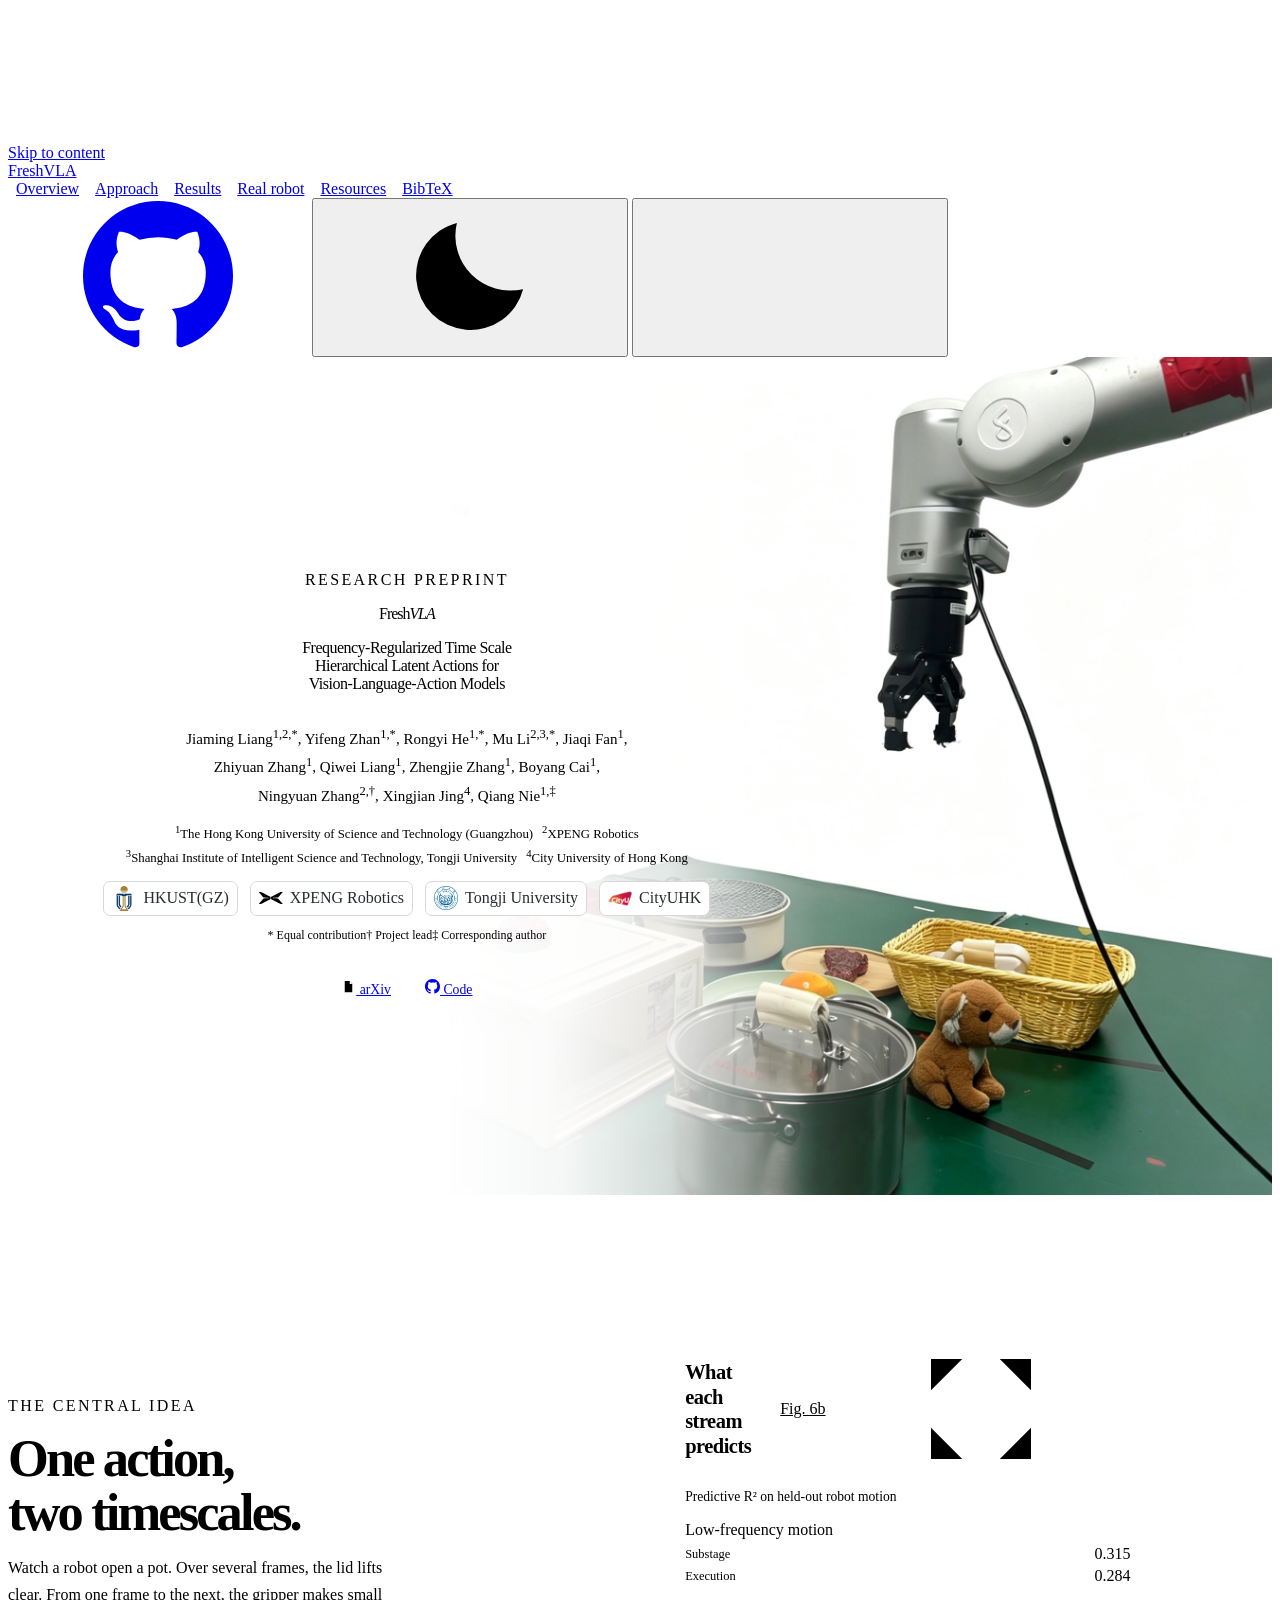
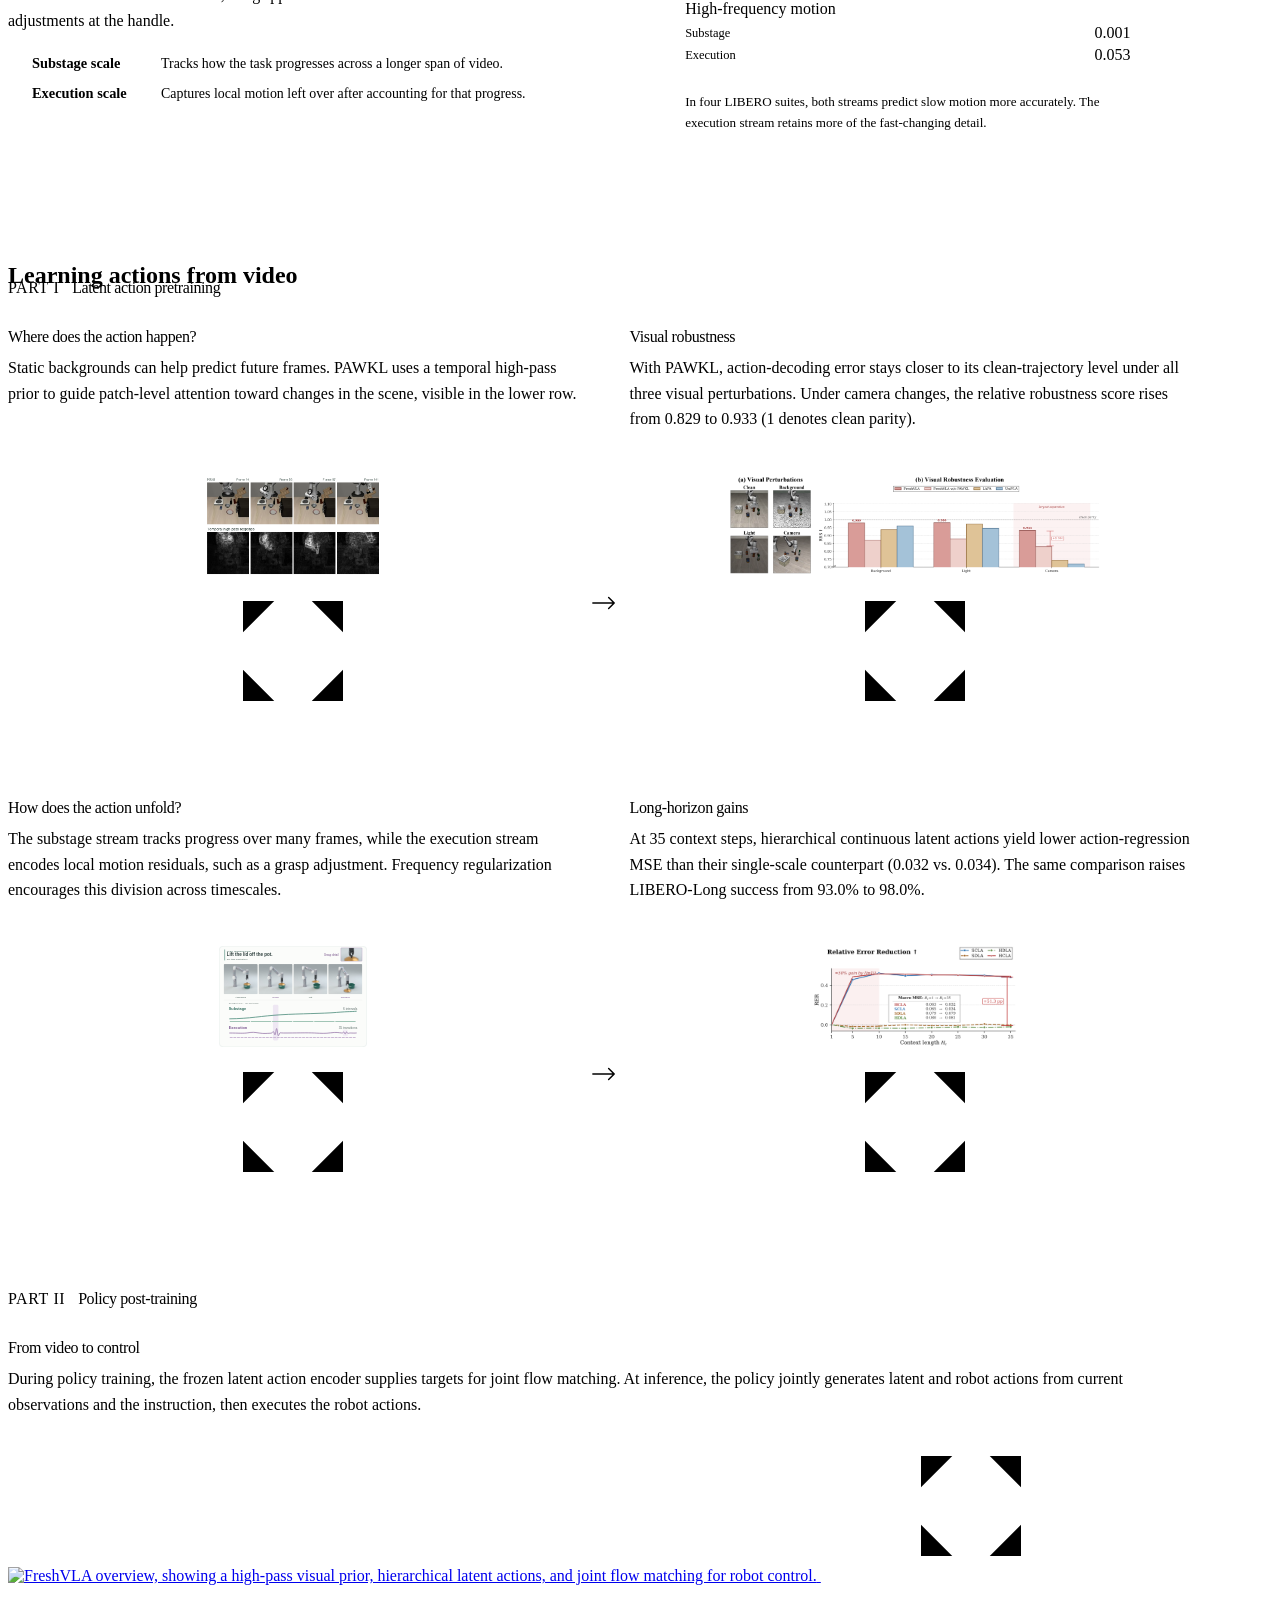
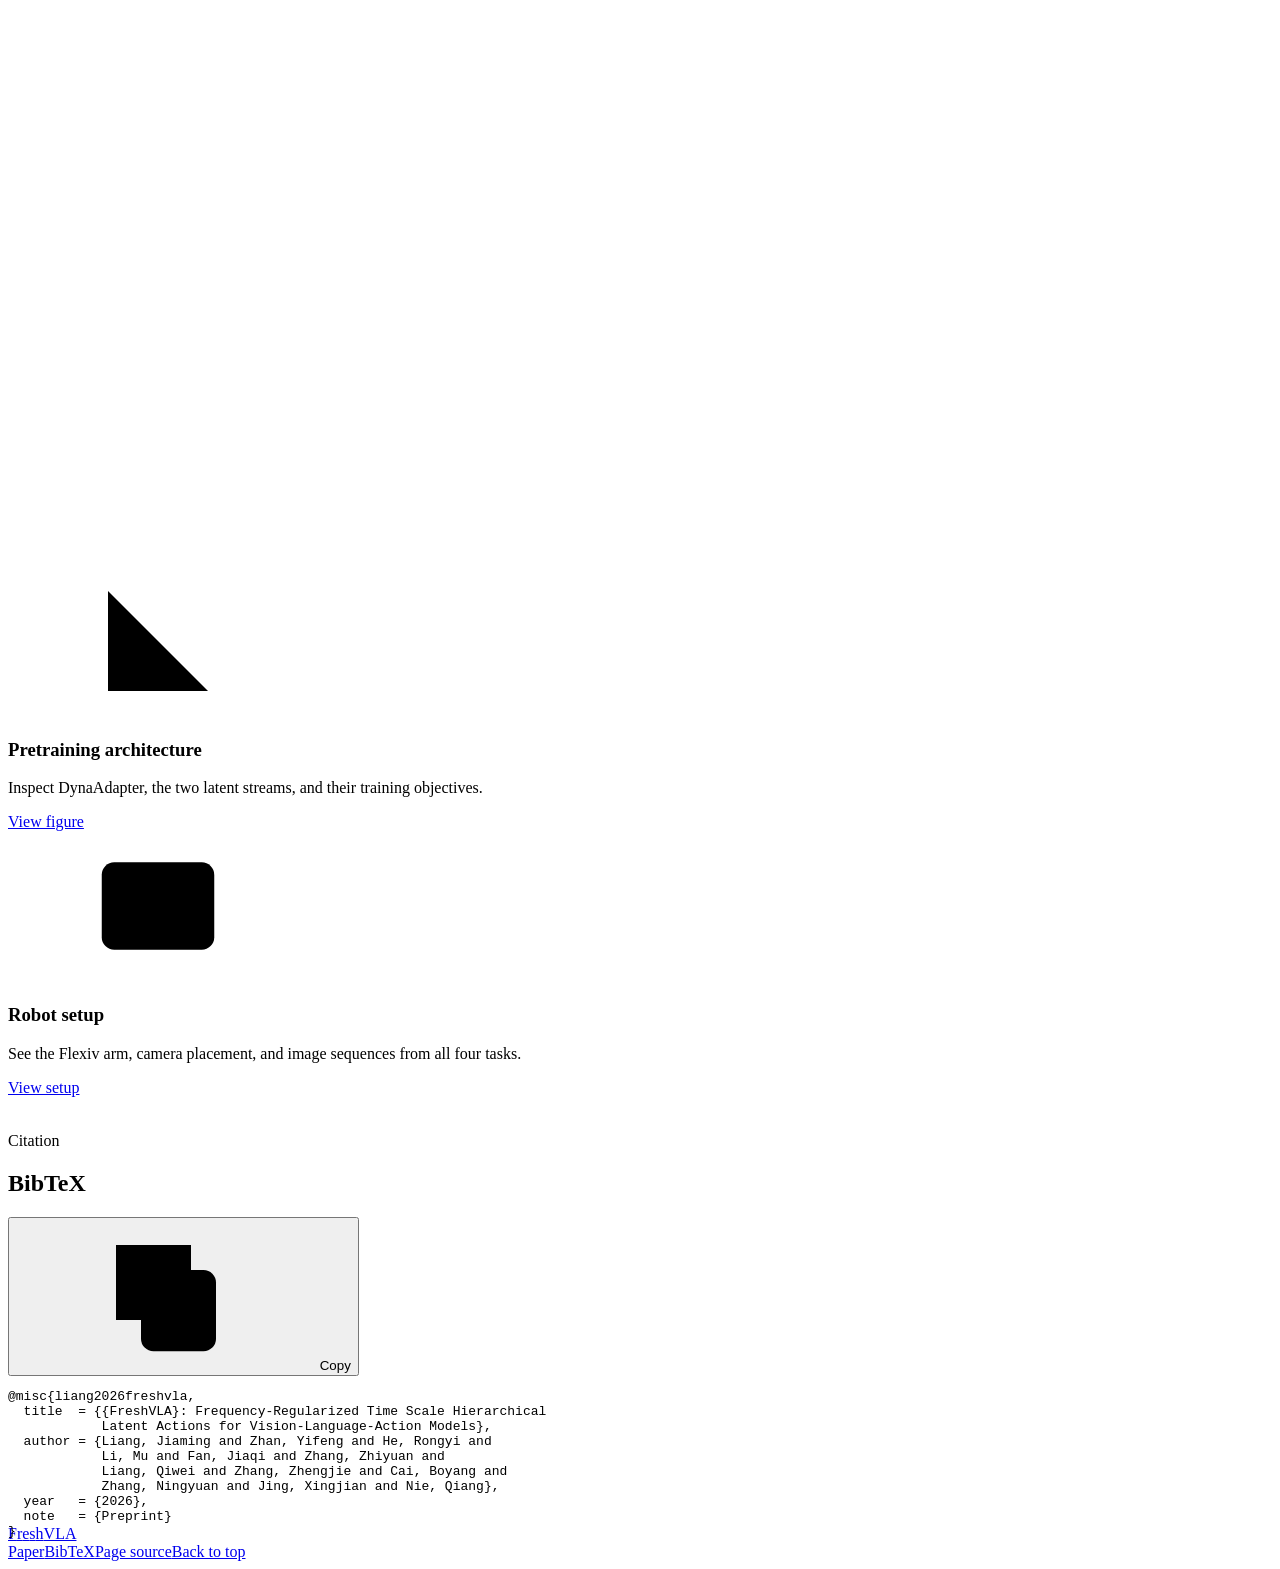
==== index.html @ 81d7b132 "Add affiliation badges and simplify homepage links" ====
<!doctype html>
<html lang="en">
<head>
  <meta charset="utf-8">
  <meta name="viewport" content="width=device-width, initial-scale=1">
  <meta name="description" content="FreshVLA learns task progress and fine-grained robot movements from action-free videos using frequency-regularized hierarchical latent actions.">
  <title>FreshVLA · Frequency-Regularized Time Scale Hierarchical Latent Actions</title>
  <link rel="canonical" href="https://freshvla.github.io/">
  <link rel="icon" href="assets/favicon.svg" type="image/svg+xml">
  <link rel="preload" href="assets/fonts/fraunces.woff2" as="font" type="font/woff2" crossorigin>
  <link rel="preload" href="assets/fonts/inter.woff2" as="font" type="font/woff2" crossorigin>
  <link rel="stylesheet" href="assets/site.css">
  <link rel="stylesheet" href="assets/cover.css?v=643e9294">
  <link rel="stylesheet" href="assets/video-learning.css?v=929f2faa">
  <link rel="stylesheet" href="assets/benchmark-scene.css?v=466861ce">
  <script defer src="assets/site.js"></script>
  <script defer src="assets/benchmark-scene.js?v=2ba63d20"></script>
  <script defer src="assets/cover-motion.js?v=427b3ac6"></script>
  <style>
    .institution-marks {display:flex; flex-wrap:wrap; justify-content:center; gap:8px 12px; margin:12px auto}
    .institution-mark {display:inline-flex; align-items:center; gap:7px; padding:4px 8px; border:1px solid #d8d9d7; border-radius:7px; background:#fff; color:#272b32; font:600 .72rem/1.2 var(--sans); white-space:nowrap}
    .institution-mark img {width:24px; height:25px; object-fit:contain}
    @media (max-width:520px) {
      .institution-marks {display:grid; grid-template-columns:repeat(2,max-content); gap:6px 8px}
    }
  </style>
</head>
<body id="top" class="research-cover">
  <a class="skip" href="#main">Skip to content</a>
  <svg xmlns="http://www.w3.org/2000/svg" class="symbols" aria-hidden="true">
    <symbol id="i-paper" viewBox="0 0 24 24"><path d="M6 3h8l4 4v14H6zM14 3v5h4M9 12h6m-6 4h6"/></symbol>
    <symbol id="i-results" viewBox="0 0 24 24"><path d="M4 4v16h16M8 16v-4m5 4V6m5 10V9"/></symbol>
    <symbol id="i-film" viewBox="0 0 24 24"><rect x="3" y="5" width="18" height="14" rx="2"/><path d="m10 9 5 3-5 3z"/></symbol>
    <symbol id="i-cite" viewBox="0 0 24 24"><path d="M9 4H7c-2 0-2 2-2 4s-1 4-3 4c2 0 3 2 3 4s0 4 2 4h2m6-16h2c2 0 2 2 2 4s1 4 3 4c-2 0-3 2-3 4s0 4-2 4h-2"/></symbol>
    <symbol id="i-code" viewBox="0 0 16 16"><path fill="currentColor" stroke="none" d="M8 0C3.58 0 0 3.58 0 8c0 3.54 2.29 6.53 5.47 7.59.4.07.55-.17.55-.38 0-.19-.01-.82-.01-1.49-2.01.37-2.53-.49-2.69-.94-.09-.23-.48-.94-.82-1.13-.28-.15-.68-.52-.01-.53.63-.01 1.08.58 1.23.82.72 1.21 1.87.87 2.33.66.07-.52.28-.87.51-1.07-1.78-.2-3.64-.89-3.64-3.95 0-.87.31-1.59.82-2.15-.08-.2-.36-1.02.08-2.12 0 0 .67-.21 2.2.82A7.38 7.38 0 0 1 8 3.86c.68 0 1.36.09 2 .27 1.53-1.04 2.2-.82 2.2-.82.44 1.1.16 1.92.08 2.12.51.56.82 1.27.82 2.15 0 3.07-1.87 3.75-3.65 3.95.29.25.54.73.54 1.48 0 1.07-.01 1.93-.01 2.2 0 .21.15.46.55.38A8.01 8.01 0 0 0 16 8c0-4.42-3.58-8-8-8Z"/></symbol>
    <symbol id="i-moon" viewBox="0 0 24 24"><path d="M20.5 14.1A8.8 8.8 0 0 1 9.9 3.5a8.7 8.7 0 1 0 10.6 10.6Z"/></symbol>
    <symbol id="i-sun" viewBox="0 0 24 24"><circle cx="12" cy="12" r="4"/><path d="M12 2v2m0 16v2M2 12h2m16 0h2M5 5l1.4 1.4m11.2 11.2L19 19M5 19l1.4-1.4M17.6 6.4 19 5"/></symbol>
    <symbol id="i-menu" viewBox="0 0 24 24"><path d="M3 6h18M3 12h18M3 18h18"/></symbol>
    <symbol id="i-zoom" viewBox="0 0 24 24"><path d="M9 4H4v5m11-5h5v5M4 15v5h5m11-5v5h-5"/></symbol>
    <symbol id="i-copy" viewBox="0 0 24 24"><rect x="8" y="8" width="12" height="13" rx="2"/><path d="M16 8V4H4v12h4"/></symbol>
  </svg>
  <nav class="nav" aria-label="Main navigation">
    <div class="wrap nav-inner">
      <a class="logo" href="#top" aria-label="FreshVLA home"><span class="c1">F</span><span class="c2">r</span><span class="c3">e</span><span class="c4">s</span><span class="c5">h</span>VLA</a>
      <div class="nav-links" id="nav-links">
        <a href="#timescales">Overview</a><a href="#approach">Approach</a><a href="#results">Results</a><a href="#real-robot">Real robot</a><a href="#resources">Resources</a><a href="#bibtex">BibTeX</a>
      </div>
      <div class="nav-tools">
        <a class="icon-button source" href="https://github.com/FreshVLA/FreshVLA" aria-label="FreshVLA code on GitHub" title="FreshVLA code on GitHub"><svg class="icon" aria-hidden="true"><use href="#i-code"></use></svg></a>
        <button class="icon-button js-only" type="button" id="theme" aria-label="Dark mode" aria-pressed="false" title="Dark mode"><svg class="icon" aria-hidden="true"><use href="#i-moon"></use></svg></button>
        <button class="icon-button menu js-only" type="button" id="menu" aria-label="Navigation menu" aria-expanded="false" aria-controls="nav-links"><svg class="icon" aria-hidden="true"><use href="#i-menu"></use></svg></button>
      </div>
    </div>
  </nav>
  <main id="main">
    <header class="photo-cover">
      <div class="cover-scene">
        <img src="assets/figures/hero-workspace.webp" alt="The FreshVLA robot arm above a green worktable with a lidded pot, a toy dog, a basket and a red bell." width="2359" height="1769" fetchpriority="high" decoding="async">
      </div>
      <div class="cover-layout">
        <div class="paper-details">
          <p class="paper-kind">Research preprint</p>
          <h1 class="cover-signature" aria-label="FreshVLA"><span class="c1">F</span><span class="c2">r</span><span class="c3">e</span><span class="c4">s</span><span class="c5">h</span><em>VLA</em></h1>
          <p class="cover-paper-title">Frequency-Regularized Time Scale Hierarchical Latent Actions for Vision-Language-Action Models</p>
          <p class="authors">
            <span>Jiaming Liang<sup>1,2,*</sup>,</span> <span>Yifeng Zhan<sup>1,*</sup>,</span> <span>Rongyi He<sup>1,*</sup>,</span> <span>Mu Li<sup>2,3,*</sup>,</span> <span>Jiaqi Fan<sup>1</sup>,</span><br class="desktop-break">
            <span>Zhiyuan Zhang<sup>1</sup>,</span> <span>Qiwei Liang<sup>1</sup>,</span> <span>Zhengjie Zhang<sup>1</sup>,</span> <span>Boyang Cai<sup>1</sup>,</span><br class="desktop-break">
            <span>Ningyuan Zhang<sup>2,†</sup>,</span> <span>Xingjian Jing<sup>4</sup>,</span> <span>Qiang Nie<sup>1,‡</sup></span>
          </p>
          <div class="affiliations"><span><sup>1</sup>The Hong Kong University of Science and Technology (Guangzhou)</span><span><sup>2</sup>XPENG Robotics</span><br class="desktop-break"><span><sup>3</sup>Shanghai Institute of Intelligent Science and Technology, Tongji University</span><span><sup>4</sup>City University of Hong Kong</span></div>
          <div class="institution-marks" role="group" aria-label="Author affiliations">
            <!-- https://www.urongda.com/logos/4144016412 -->
            <span class="institution-mark"><img alt="" width="24" height="25" src="[data-uri]">HKUST(GZ)</span>
            <!-- https://www.xiaopeng.com/airobot.html -->
            <span class="institution-mark"><img alt="" width="24" height="25" src="[data-uri]">XPENG Robotics</span>
            <!-- https://www.tongji.edu.cn/xxgk1/xxbs1.htm -->
            <span class="institution-mark"><img alt="" width="24" height="25" src="[data-uri]">Tongji University</span>
            <!-- https://www.cs.cityu.edu.hk/ -->
            <span class="institution-mark"><img alt="" width="24" height="25" src="[data-uri]">CityUHK</span>
          </div>
          <p class="roles"><span>* Equal contribution</span><span>† Project lead</span><span>‡ Corresponding author</span></p>
          <div class="actions">
            <a class="btn primary" href="https://arxiv.org/abs/2611.33635" target="_blank" rel="noopener noreferrer"><svg class="icon" aria-hidden="true"><use href="#i-paper"></use></svg> arXiv</a>
            <a class="btn" href="https://github.com/FreshVLA/FreshVLA" target="_blank" rel="noopener noreferrer"><svg class="icon" aria-hidden="true"><use href="#i-code"></use></svg> Code</a>
          </div>
        </div>
      </div>
    </header>
    <section id="timescales" aria-labelledby="timescales-title">
      <div class="wrap timescale-layout">
        <div class="idea">
          <p class="paper-kind">The central idea</p>
          <h2 id="timescales-title">One action,<br> two timescales.</h2>
          <p class="idea-lede">Watch a robot open a pot. Over several frames, the lid lifts clear. From one frame to the next, the gripper makes small adjustments at the handle.</p>
          <dl class="streams">
            <div><dt><i class="substage-swatch" aria-hidden="true"></i>Substage scale</dt><dd>Tracks how the task progresses across a longer span of video.</dd></div>
            <div><dt><i class="execution-swatch" aria-hidden="true"></i>Execution scale</dt><dd>Captures local motion left over after accounting for that progress.</dd></div>
          </dl>
        </div>
        <figure class="probe" aria-labelledby="probe-title">
          <div class="probe-heading"><h3 id="probe-title">What each stream predicts</h3><a class="figure-source" href="assets/figures/frequency-probe.webp" data-zoom data-caption="Original frequency probe from Figure 6b of the FreshVLA preprint" aria-label="Enlarge original paper figure 6b">Fig. 6b <svg class="icon" aria-hidden="true"><use href="#i-zoom"></use></svg></a></div>
          <p class="probe-subtitle">Predictive R² on held-out robot motion</p>
          <div class="band-group"><h4>Low-frequency motion</h4><div class="probe-measure">
                  <span class="stream-label">Substage</span>
                  <div class="bar-track" aria-hidden="true"><i class="substage-bar" style="width:90.000%"></i></div>
                  <span class="probe-value">0.315</span>
                </div><div class="probe-measure">
                  <span class="stream-label">Execution</span>
                  <div class="bar-track" aria-hidden="true"><i class="execution-bar" style="width:81.143%"></i></div>
                  <span class="probe-value">0.284</span>
                </div></div>
          <div class="band-group"><h4>High-frequency motion</h4><div class="probe-measure">
                  <span class="stream-label">Substage</span>
                  <div class="bar-track" aria-hidden="true"><i class="substage-bar" style="width:0.286%"></i></div>
                  <span class="probe-value">0.001</span>
                </div><div class="probe-measure">
                  <span class="stream-label">Execution</span>
                  <div class="bar-track" aria-hidden="true"><i class="execution-bar" style="width:15.143%"></i></div>
                  <span class="probe-value">0.053</span>
                </div></div>
          <figcaption>In four LIBERO suites, both streams predict slow motion more accurately. The execution stream retains more of the fast-changing detail.</figcaption>
        </figure>
      </div>
    </section>
    <section class="section" id="approach" aria-labelledby="video-learning-title">
      <div class="wrap">
        <div class="section-head" id="abstract">
          <h2 id="video-learning-title">Learning actions from video</h2>
        </div>
        <section class="training-stage" id="analysis" aria-labelledby="pretrain-title">
          <h3 class="stage-title" id="pretrain-title"><span>Part I</span> Latent action pretraining</h3>
          <div class="approach-pair">
            <article class="approach-panel">
              <header>
                <h4>Where does the action happen?</h4>
                <p>Static backgrounds can help predict future frames. PAWKL uses a temporal high-pass prior to guide patch-level attention toward changes in the scene, visible in the lower row.</p>
              </header>
              <figure>
              <a class="figure-link" href="assets/figures/high-pass-frames.png" data-zoom>
                <img src="assets/figures/high-pass-frames.png" width="1262" height="727" loading="lazy" alt="RGB frames 14, 53, 97, and 141 above their temporal high-pass responses. Bright regions follow the moving arm and gripper across a largely static tabletop.">
                <span class="zoom-icon"><svg class="icon" aria-hidden="true"><use href="#i-zoom"></use></svg></span>
              </a>
            </figure>
            </article>
            <svg class="approach-arrow" viewBox="0 0 28 16" aria-hidden="true" focusable="false"><path d="M2 8h23m-6-6 6 6-6 6"/></svg>
            <article class="approach-panel">
              <header>
                <h4>Visual robustness</h4>
                <p>With PAWKL, action-decoding error stays closer to its clean-trajectory level under all three visual perturbations. Under camera changes, the relative robustness score rises from 0.829 to 0.933 (1 denotes clean parity).</p>
              </header>
              <figure>
              <a class="figure-link" href="assets/figures/visual-robustness.png" data-zoom>
                <img src="assets/figures/visual-robustness.png" width="2300" height="623" loading="lazy" alt="Visual perturbation examples alongside measured relative robustness under background, lighting, and camera perturbations. FreshVLA scores 0.980, 0.980, and 0.933 with PAWKL, compared with 0.870, 0.877, and 0.829 without it.">
                <span class="zoom-icon"><svg class="icon" aria-hidden="true"><use href="#i-zoom"></use></svg></span>
              </a>
            </figure>
            </article>
          </div>
          <div class="approach-pair">
            <article class="approach-panel">
              <header>
                <h4>How does the action unfold?</h4>
                <p>The substage stream tracks progress over many frames, while the execution stream encodes local motion residuals, such as a grasp adjustment. Frequency regularization encourages this division across timescales.</p>
              </header>
              <figure>
              <a class="figure-link" href="assets/figures/two-timescales.svg" data-zoom>
                <img src="assets/figures/two-timescales.svg" width="760" height="520" loading="lazy" alt="Illustrative 3D rendering of a seven-axis Flexiv Rizon 4 with a Grav gripper. Four poses show the gripper approaching the pot, grasping the knob, lifting the lid, and releasing it beside the pot. The traces below illustrate gradual task progress, a brief grasp adjustment, and a smaller fluctuation at release.">
                <span class="zoom-icon"><svg class="icon" aria-hidden="true"><use href="#i-zoom"></use></svg></span>
              </a>
            </figure>
            </article>
            <svg class="approach-arrow" viewBox="0 0 28 16" aria-hidden="true" focusable="false"><path d="M2 8h23m-6-6 6 6-6 6"/></svg>
            <article class="approach-panel">
              <header>
                <h4>Long-horizon gains</h4>
                <p>At 35 context steps, hierarchical continuous latent actions yield lower action-regression MSE than their single-scale counterpart (0.032 vs. 0.034). The same comparison raises LIBERO-Long success from 93.0% to 98.0%.</p>
              </header>
              <figure>
              <a class="figure-link" href="assets/figures/action-regression.webp" data-zoom>
                <img src="assets/figures/action-regression.webp" width="1080" height="537" loading="lazy" alt="Relative error reduction from each variant’s one-step baseline. Both continuous variants gain about 50% by ten steps, while the discrete variants stay near zero.">
                <span class="zoom-icon"><svg class="icon" aria-hidden="true"><use href="#i-zoom"></use></svg></span>
              </a>
            </figure>
            </article>
          </div>
        </section>
        <section class="training-stage" id="method" aria-labelledby="posttrain-title">
          <h3 class="stage-title" id="posttrain-title"><span>Part II</span> Policy post-training</h3>
          <article class="policy-transfer">
            <header>
              <h4>From video to control</h4>
              <p>During policy training, the frozen latent action encoder supplies targets for joint flow matching. At inference, the policy jointly generates latent and robot actions from current observations and the instruction, then executes the robot actions.</p>
            </header>
            <figure>
            <a class="figure-link" href="assets/figures/overview.webp" data-zoom>
              <img src="assets/figures/overview.webp" loading="lazy" width="2200" height="1037" alt="FreshVLA overview, showing a high-pass visual prior, hierarchical latent actions, and joint flow matching for robot control.">
              <span class="zoom-icon"><svg class="icon" aria-hidden="true"><use href="#i-zoom"></use></svg></span>
            </a>
          </figure>
          </article>
        </section>
      </div>
    </section>
    <section class="stats-section" aria-label="Benchmark highlights">
      <div class="wrap stats">
        <div><strong>98.2<span>%</span></strong><p>LIBERO average success</p></div>
        <div><strong>80.4<span>%</span></strong><p>Zero-shot LIBERO-PLUS</p></div>
        <div><strong>4.52<span> / 5</span></strong><p>CALVIN mean sequence length</p></div>
        <div><strong>84.2<span>%</span></strong><p>Real-robot average success</p></div>
      </div>
    </section>
    <section class="band section" id="results">
      <div class="wrap"><div class="section-head"><p class="eyebrow">Results</p><h2>Manipulation across benchmarks</h2><p>Select a simulation scene to explore the results.</p></div>
        <div class="results-tabs benchmark-explorer">
          <svg class="benchmark-defs" aria-hidden="true" focusable="false" xmlns="http://www.w3.org/2000/svg">
            <defs>
              <clipPath id="slice-libero" clipPathUnits="objectBoundingBox"><path transform="scale(2.5 1)" d="M0 0H.31C.397 .22 .404 .70 .30 1H0Z"/></clipPath>
              <clipPath id="slice-plus" clipPathUnits="objectBoundingBox"><path transform="scale(2.222222 1) translate(-.29)" d="M.31 0H.65C.737 .22 .744 .70 .64 1H.30C.404 .70 .397 .22 .31 0Z"/></clipPath>
              <clipPath id="slice-calvin" clipPathUnits="objectBoundingBox"><path transform="scale(2.702703 1) translate(-.63)" d="M.65 0H1V1H.64C.744 .70 .737 .22 .65 0Z"/></clipPath>
            </defs>
          </svg>
          <div class="benchmark-gallery" role="group" aria-label="Simulation benchmarks">
            <a class="benchmark-slice libero" data-benchmark href="#sim-results" aria-label="LIBERO results" aria-description="The standard LIBERO tabletop scene.">
              <img src="assets/figures/bench-libero.webp" alt="" loading="lazy" decoding="async">
              <span class="benchmark-label"><small>Four task suites</small><strong>LIBERO</strong></span>
            </a>
            <a class="benchmark-slice libero-plus" data-benchmark href="#plus-results" aria-label="LIBERO-PLUS results" aria-description="The same robot pose with a changed background.">
              <img src="assets/figures/bench-libero-plus.webp" alt="" loading="lazy" decoding="async">
              <span class="benchmark-label"><small>Background shift</small><strong>LIBERO-PLUS</strong></span>
            </a>
            <a class="benchmark-slice calvin" data-benchmark href="#calvin-results" aria-label="CALVIN results" aria-description="A CALVIN robot grasping a red block.">
              <img src="assets/figures/bench-calvin.webp" alt="" loading="lazy" decoding="async">
              <span class="benchmark-label"><small>1–5 subtasks</small><strong>CALVIN</strong></span>
            </a>
            <svg class="benchmark-seams" aria-hidden="true" focusable="false" viewBox="0 0 1000 1000" preserveAspectRatio="none"><path d="M310 0C397 220 404 700 300 1000M650 0C737 220 744 700 640 1000"/></svg>
          </div>
          <div class="benchmark-secondary"><a class="benchmark-robot-trigger" data-benchmark href="#robot-results"><svg class="icon" aria-hidden="true"><use href="#i-results"></use></svg>Real robot results</a></div>
  <div class="benchmark-panel" id="sim-results" role="region" aria-labelledby="bench-libero-title">
    <h3 id="bench-libero-title">LIBERO</h3>
    <div class="table-scroll" tabindex="0" role="region" aria-label="LIBERO results">
      <table>
        <caption>Task success rates (%) across four LIBERO suites.</caption>
        <thead>
          <tr>
            <th scope="col">Method</th>
            <th scope="col">Spatial</th>
            <th scope="col">Object</th>
            <th scope="col">Goal</th>
            <th scope="col">Long</th>
            <th scope="col">LIBERO avg.</th>
          </tr>
        </thead>
        <tbody>
          <tr>
            <th scope="row">OpenVLA-OFT</th>
            <td>96.2</td><td>98.3</td><td>96.2</td><td>90.7</td><td>95.3</td>
          </tr>
          <tr>
            <th scope="row">π<sub>0.5</sub></th>
            <td>98.8</td><td>98.2</td><td>98.0</td><td>92.4</td><td>96.9</td>
          </tr>
          <tr>
            <th scope="row">GR00T-N1.6</th>
            <td>97.7</td><td>98.5</td><td>97.5</td><td>94.4</td><td>97.0</td>
          </tr>
          <tr class="ours">
            <th scope="row">FreshVLA</th>
            <td>98.7</td><td>99.7</td><td>96.3</td><td>98.0</td><td>98.2</td>
          </tr>
        </tbody>
      </table>
    </div>
    <p class="callout">On LIBERO-Long, FreshVLA reaches 98.0% success, 3.6 percentage points above GR00T-N1.6.</p>
  </div>
  <div class="benchmark-panel" id="plus-results" role="region" aria-labelledby="bench-plus-title">
    <h3 id="bench-plus-title">LIBERO-PLUS</h3>
    <div class="table-scroll" tabindex="0" role="region" aria-label="LIBERO-PLUS results">
      <table>
        <caption>Zero-shot success rates (%) across seven perturbation categories.</caption>
        <thead>
          <tr>
            <th scope="col">Method</th>
            <th scope="col">Camera</th>
            <th scope="col">Robot</th>
            <th scope="col">Language</th>
            <th scope="col">Light</th>
            <th scope="col">Background</th>
            <th scope="col">Noise</th>
            <th scope="col">Layout</th>
            <th scope="col">Avg.</th>
          </tr>
        </thead>
        <tbody>
          <tr>
            <th scope="row">OpenVLA-OFT</th>
            <td>56.4</td><td>31.9</td><td>79.5</td><td>88.7</td><td>93.3</td><td>75.8</td><td>74.2</td><td>71.4</td>
          </tr>
          <tr>
            <th scope="row">π<sub>0.5</sub></th>
            <td>53.0</td><td>50.3</td><td>65.7</td><td>83.1</td><td>77.3</td><td>53.2</td><td>72.7</td><td>65.0</td>
          </tr>
          <tr class="ours">
            <th scope="row">FreshVLA</th>
            <td>60.0</td><td>58.9</td><td>88.9</td><td>97.0</td><td>97.1</td><td>84.4</td><td>76.3</td><td>80.4</td>
          </tr>
        </tbody>
      </table>
    </div>
  </div>
  <div class="benchmark-panel" id="calvin-results" role="region" aria-labelledby="bench-calvin-title">
    <h3 id="bench-calvin-title">CALVIN</h3>
    <div class="table-scroll" tabindex="0" role="region" aria-label="CALVIN results">
      <table>
        <caption>Success rates (%) for completing 1–5 consecutive subtasks and mean sequence length (out of 5).</caption>
        <thead><tr><th scope="col">Method</th><th scope="col">1 task</th><th scope="col">2 tasks</th><th scope="col">3 tasks</th><th scope="col">4 tasks</th><th scope="col">5 tasks</th><th scope="col">Mean length</th></tr></thead>
        <tbody>
          <tr><th scope="row">OpenVLA-OFT</th><td>96.3</td><td>89.1</td><td>82.4</td><td>75.8</td><td>66.5</td><td>4.10</td></tr>
          <tr><th scope="row">π<sub>0.5</sub></th><td>94.4</td><td>88.4</td><td>85.3</td><td>80.1</td><td>76.1</td><td>4.26</td></tr>
          <tr><th scope="row">GR00T-N1.6</th><td>96.3</td><td>91.4</td><td>85.3</td><td>79.7</td><td>71.7</td><td>4.24</td></tr>
          <tr class="ours"><th scope="row">FreshVLA</th><td>99.6</td><td>97.9</td><td>92.4</td><td>85.1</td><td>77.5</td><td>4.52</td></tr>
        </tbody>
      </table>
    </div>
  </div>
  <div class="benchmark-panel" id="robot-results" role="region" aria-labelledby="bench-robot-title">
    <h3 id="bench-robot-title">Real robot</h3>
    <div class="table-scroll" tabindex="0" role="region" aria-label="Real robot results">
      <table>
        <caption>Task success rates (%) on the Flexiv tabletop setup.</caption>
        <thead>
          <tr>
            <th scope="col">Method</th>
            <th scope="col">Open Pot</th>
            <th scope="col">Warmup Dinner</th>
            <th scope="col">Organize Bowls</th>
            <th scope="col">Collect Toys</th>
            <th scope="col">Avg.</th>
          </tr>
        </thead>
        <tbody>
          <tr>
            <th scope="row">π<sub>0</sub></th>
            <td>96.7</td><td>63.3</td><td>53.3</td><td>66.7</td><td>70.0</td>
          </tr>
          <tr>
            <th scope="row">QwenGR00T</th>
            <td>93.3</td><td>60.0</td><td>66.7</td><td>60.0</td><td>70.0</td>
          </tr>
          <tr>
            <th scope="row">ACoT-VLA</th>
            <td>96.7</td><td>70.0</td><td>56.7</td><td>66.7</td><td>72.5</td>
          </tr>
          <tr>
            <th scope="row">π<sub>0.5</sub></th>
            <td>96.7</td><td>66.7</td><td>80.0</td><td>63.3</td><td>76.7</td>
          </tr>
          <tr class="ours">
            <th scope="row">FreshVLA</th>
            <td>96.7</td><td>80.0</td><td>86.7</td><td>73.3</td><td>84.2</td>
          </tr>
        </tbody>
      </table>
    </div>
  </div>
</div>
      </div>
    </section>
    <section class="section robot-section" id="real-robot" aria-labelledby="robot-title">
      <div class="wrap">
        <div class="section-head"><p class="eyebrow">Real robot</p><h2 id="robot-title">FreshVLA on the tabletop</h2><p>Four language-conditioned tasks on a 6-DoF Flexiv arm.</p></div>
        <div class="tabs rollouts" data-tabs>
          <div class="tablist steps" aria-label="Robot task"><button type="button" data-tab="task-bowls"><b aria-hidden="true">01</b>Organize Bowls</button>
            <button type="button" data-tab="task-pot"><b aria-hidden="true">02</b>Open Pot</button>
            <button type="button" data-tab="task-dinner"><b aria-hidden="true">03</b>Warmup Dinner</button>
            <button type="button" data-tab="task-toys"><b aria-hidden="true">04</b>Collect Toys</button></div>
          <div class="rollout-card" id="task-bowls">
            <div class="rollout-head"><h3>Stack the bowls in the drawer, then close it.</h3><p><strong>86.7%</strong>Task success</p></div>
            <a class="rollout-image" href="assets/figures/rollout-bowls.webp" data-zoom><img src="assets/figures/rollout-bowls.webp" width="1708" height="311" alt="Four successive camera frames from the Flexiv Organize Bowls task. Stack the bowls in the drawer, then close it."></a>
            <div class="frame-labels" aria-hidden="true"><span>Frame 01</span><span>02</span><span>03</span><span>04</span></div>
          </div>
          <div class="rollout-card" id="task-pot">
            <div class="rollout-head"><h3>Lift the lid off the pot.</h3><p><strong>96.7%</strong>Task success</p></div>
            <a class="rollout-image" href="assets/figures/rollout-pot.webp" data-zoom><img src="assets/figures/rollout-pot.webp" width="1708" height="311" alt="Four successive camera frames from the Flexiv Open Pot task. Lift the lid off the pot."></a>
            <div class="frame-labels" aria-hidden="true"><span>Frame 01</span><span>02</span><span>03</span><span>04</span></div>
          </div>
          <div class="rollout-card" id="task-dinner">
            <div class="rollout-head"><h3>Place the meat on the grill, then ring the bell.</h3><p><strong>80.0%</strong>Task success</p></div>
            <a class="rollout-image" href="assets/figures/rollout-dinner.webp" data-zoom><img src="assets/figures/rollout-dinner.webp" width="1708" height="311" alt="Four successive camera frames from the Flexiv Warmup Dinner task. Place the meat on the grill, then ring the bell."></a>
            <div class="frame-labels" aria-hidden="true"><span>Frame 01</span><span>02</span><span>03</span><span>04</span></div>
          </div>
          <div class="rollout-card" id="task-toys">
            <div class="rollout-head"><h3>Place the doll in the basket, then gather the blocks inside the black line.</h3><p><strong>73.3%</strong>Task success</p></div>
            <a class="rollout-image" href="assets/figures/rollout-toys.webp" data-zoom><img src="assets/figures/rollout-toys.webp" width="1708" height="311" alt="Four successive camera frames from the Flexiv Collect Toys task. Place the doll in the basket, then gather the blocks inside the black line."></a>
            <div class="frame-labels" aria-hidden="true"><span>Frame 01</span><span>02</span><span>03</span><span>04</span></div>
          </div>
        </div>
      </div>
    </section>
    <section class="section" id="resources">
      <div class="wrap"><div class="section-head"><p class="eyebrow">Resources</p><h2>Paper and figures</h2></div>
        <div class="resources">
          <article><div class="res-icon"><svg class="icon" aria-hidden="true"><use href="#i-paper"></use></svg></div><h3>Full paper</h3><p>Read the manuscript, benchmark protocols, and supplementary analyses.</p><a class="btn" href="assets/FreshVLA.pdf">Read PDF</a></article>
          <article><div class="res-icon"><svg class="icon" aria-hidden="true"><use href="#i-results"></use></svg></div><h3>Pretraining architecture</h3><p>Inspect DynaAdapter, the two latent streams, and their training objectives.</p><a class="btn" href="assets/figures/pretraining.webp" data-zoom data-caption="FreshVLA pretraining architecture">View figure</a></article>
          <article><div class="res-icon"><svg class="icon" aria-hidden="true"><use href="#i-film"></use></svg></div><h3>Robot setup</h3><p>See the Flexiv arm, camera placement, and image sequences from all four tasks.</p><a class="btn" href="assets/figures/flexiv.webp" data-zoom data-caption="Flexiv setup and four tabletop tasks">View setup</a></article>
        </div>
      </div>
    </section>
    <section class="band section" id="bibtex">
      <div class="wrap"><div class="section-head"><p class="eyebrow">Citation</p><h2>BibTeX</h2></div>
        <div class="citation"><button type="button" class="copy js-only" id="copy"><svg class="icon" aria-hidden="true"><use href="#i-copy"></use></svg> <span>Copy</span></button><pre><code id="citation">@misc{liang2026freshvla,
  title  = {{FreshVLA}: Frequency-Regularized Time Scale Hierarchical
            Latent Actions for Vision-Language-Action Models},
  author = {Liang, Jiaming and Zhan, Yifeng and He, Rongyi and
            Li, Mu and Fan, Jiaqi and Zhang, Zhiyuan and
            Liang, Qiwei and Zhang, Zhengjie and Cai, Boyang and
            Zhang, Ningyuan and Jing, Xingjian and Nie, Qiang},
  year   = {2026},
  note   = {Preprint}
}</code></pre></div><p role="status" class="sr-only" id="copy-status"></p>
      </div>
    </section>
  </main>
  <footer><div class="wrap footer-inner"><a class="logo" href="#top" aria-label="FreshVLA home"><span class="c1">F</span><span class="c2">r</span><span class="c3">e</span><span class="c4">s</span><span class="c5">h</span>VLA</a><div><a href="assets/FreshVLA.pdf">Paper</a><a href="#bibtex">BibTeX</a><a href="https://github.com/FreshVLA/freshvla.github.io">Page source</a><a href="#top">Back to top</a></div></div></footer>
  <dialog id="lightbox" aria-label="Enlarged figure"><button type="button" class="lightbox-close" aria-label="Close enlarged figure">×</button><img alt=""></dialog>
</body>
</html>
---- assets/cover.css ----
.research-cover {
  --fresh-gradient: linear-gradient(90deg,var(--c1),var(--c2),var(--c3),var(--c4),var(--c5));
  --substage: var(--fresh-gradient);
  --execution: linear-gradient(90deg,var(--c2),var(--c3),var(--c4),var(--c5),var(--c1));
}
.research-cover .logo span {color:inherit}
.research-cover .wrap {max-width:1192px}
.research-cover .nav-links a {padding-inline:8px}
.photo-cover {
  position:relative;
  isolation:isolate;
  display:grid;
  align-items:center;
  min-height:clamp(590px,calc(100svh - 62px),940px);
  background:var(--paper);
}
.cover-scene {
  position:absolute;
  inset:0 0 0 auto;
  z-index:-1;
  height:100%;
  aspect-ratio:2359 / 1769;
  max-width:78%;
  overflow:hidden;
  mask-image:linear-gradient(90deg,transparent 16%,rgb(0 0 0 / .04) 28%,rgb(0 0 0 / .18) 39%,rgb(0 0 0 / .82) 54%,black 66%);
}
.cover-scene img {width:100%;height:100%;object-fit:cover;object-position:right center}
.cover-layout {
  width:min(1560px,100%);
  margin-inline:auto;
  padding:clamp(38px,5vh,70px) clamp(30px,4.5vw,80px);
}
.paper-details {width:54%;max-width:720px;text-align:center}
.paper-kind {
  color:var(--muted);
  font:600 .75rem/1.3 var(--sans);
  letter-spacing:.15em;
  text-transform:uppercase;
}
.cover-signature {
  margin:14px 0 10px;
  color:var(--ink);
  font:500 clamp(5.4rem,7.9vw,7.8rem)/1 var(--serif);
  letter-spacing:-.065em;
}
.cover-paper-title {
  max-width:38ch;
  margin-inline:auto;
  font:500 clamp(1.55rem,2.05vw,2.12rem)/1.22 var(--serif);
  letter-spacing:-.032em;
  text-wrap:balance;
}
.paper-details .authors {max-width:65ch;margin:clamp(22px,3.5vh,38px) auto 0;font-size:.94rem;line-height:1.75;text-wrap:balance}
.paper-details .affiliations {margin:12px auto 0;font-size:.8rem;line-height:1.6;text-wrap:balance}
.paper-details .affiliations span {margin:0 .35em}
.paper-details .roles {gap:3px 14px;margin-top:8px;font-size:.75rem}
.paper-details .actions {margin:clamp(22px,4vh,42px) 0 0;gap:8px}
.paper-details .btn {font-size:.86rem;padding:9px 15px;gap:6px}
.paper-details .btn .icon {width:15px;height:15px}
#timescales {background:var(--band);border-block:1px solid var(--line)}
.timescale-layout {
  display:grid;
  grid-template-columns:minmax(0,.94fr) minmax(0,1.06fr);
  align-items:center;
  gap:clamp(32px,7vw,94px);
  padding-block:clamp(44px,5vw,72px);
}
.idea h2 {margin:12px 0 14px;font-size:clamp(2.5rem,4.1vw,3.65rem);letter-spacing:-.055em;line-height:1.03}
.idea-lede {font-size:1rem;color:var(--soft);line-height:1.65;max-width:47ch}
.streams {margin:19px 0 0;display:grid;gap:10px}
.streams div {display:grid;grid-template-columns:141px minmax(0,1fr);gap:12px;align-items:baseline}
.streams dt {font-size:.9rem;font-weight:650;white-space:nowrap}
.streams dd {margin:0;color:var(--soft);font-size:.87rem;line-height:1.5}
.streams i {display:inline-block;width:17px;height:7px;margin:0 7px 1px 0;border-radius:2px}
.substage-swatch,.substage-bar {background:var(--substage)}
.execution-swatch,.execution-bar {background:var(--execution)}
.probe {
  padding:clamp(19px,2.3vw,30px);
  border:1px solid var(--line);
  border-radius:12px;
  background:var(--surface);
}
.probe-heading {display:flex;justify-content:space-between;align-items:center;gap:12px}
.probe-heading h3 {font-size:clamp(1.25rem,1.6vw,1.55rem);letter-spacing:-.025em;line-height:1.2}
.figure-source {display:inline-flex;align-items:center;gap:5px;white-space:nowrap;color:var(--muted);font:.72rem var(--mono)}
.figure-source:hover {text-decoration:underline;color:var(--ink)}
.probe-subtitle {margin:5px 0 16px;color:var(--muted);font-size:.85rem}
.band-group+.band-group {margin-top:13px}
.band-group h4 {margin:0 0 4px;font:650 .85rem/1.45 var(--sans)}
.probe-measure {display:grid;grid-template-columns:67px 1fr 4.8ch;align-items:center;gap:10px;padding:2px 0}
.stream-label {font-size:.78rem;color:var(--soft)}
.bar-track {height:8px;background:var(--band);border-radius:1px}
.bar-track i {display:block;height:100%;min-width:1px;border-radius:inherit;background-size:max(32px,100%) 100%;background-repeat:no-repeat}
.probe-value {font:400 .78rem var(--mono);text-align:right}
.probe figcaption {margin-top:15px;padding-top:11px;border-top:1px solid var(--line);text-align:left;color:var(--muted);font-size:.82rem;line-height:1.55}
.research-cover .robot-section {padding-block:clamp(3.5rem,8vw,6rem)}
.research-cover .eyebrow::before,
.research-cover .idea>.paper-kind::before {
  content:"";
  display:block;
  width:56px;
  height:3px;
  margin-bottom:16px;
  border-radius:2px;
  background:var(--fresh-gradient);
}
.research-cover .results-tabs .tablist {gap:6px}
.research-cover .tabs .tablist button {
  position:relative;
  border:1px solid var(--line);
  border-radius:999px;
  color:var(--soft);
  background:var(--paper);
}
.research-cover .tabs .tablist button:hover:not([aria-selected="true"]) {
  color:var(--ink);
  background:var(--band);
}
.research-cover .tabs .tablist button[aria-selected="true"] {
  color:var(--ink);
  background:color-mix(in srgb,var(--band) 95%,var(--ink));
  border-color:color-mix(in srgb,var(--line) 80%,var(--muted));
}
.research-cover .tabs .tablist button[aria-selected="true"]::after {
  content:"";
  position:absolute;
  inset:auto 0 3px;
  margin-inline:auto;
  width:min(32px,44%);
  height:2px;
  border-radius:2px;
  background:var(--fresh-gradient);
  opacity:.8;
  pointer-events:none;
}
.research-cover .tabs .tablist button:focus-visible {outline:2px solid var(--ink);outline-offset:3px}
@media(forced-colors:active) {
  .research-cover .tabs .tablist button,
  .research-cover .tabs .tablist button:hover:not([aria-selected="true"]) {
    forced-color-adjust:none;
    color:ButtonText;
    background:ButtonFace;
    border-color:ButtonText;
  }
  .research-cover .tabs .tablist button[aria-selected="true"] {
    background:Highlight;
    color:HighlightText;
    border-color:Highlight;
  }
  .research-cover .tabs .tablist button[aria-selected="true"]::after {background:HighlightText;opacity:1}
  .research-cover .tabs .tablist button:focus-visible {outline-color:Highlight}
  .research-cover .eyebrow::before,
  .research-cover .idea>.paper-kind::before {background:CanvasText;forced-color-adjust:none}
}
@media screen and (prefers-reduced-motion:no-preference) {
  [data-scroll-fade] {
    opacity:1;
    translate:0 0;
    transition:opacity .78s cubic-bezier(.25,.6,.32,1),translate .78s cubic-bezier(.2,.7,.3,1);
  }
  [data-scroll-fade="above"],[data-scroll-fade="below"] {
    opacity:0;
    transition-duration:.44s;
    transition-timing-function:ease-in-out;
  }
  [data-scroll-fade="above"] {translate:0 -30px}
  [data-scroll-fade="below"] {translate:0 30px}
  [data-scroll-fade]:focus-visible,[data-scroll-fade]:has(:focus-visible) {
    opacity:1;
    translate:0 0;
    transition:none;
  }
}
@media(min-width:769px) and (max-width:920px) {
  .research-cover .nav-links a {padding-inline:5px;font-size:.82rem}
}
@media(max-width:1000px) {
  .photo-cover {min-height:0}
  .cover-layout {grid-area:1 / 1;padding:40px 24px 14px}
  .paper-details {width:min(100%,700px);margin:auto}
  .cover-scene {
    grid-area:2 / 1;
    position:relative;
    inset:auto;
    height:auto;
    width:min(100%,740px);
    max-width:none;
    margin:0 auto;
    mask-image:linear-gradient(180deg,transparent,black 16%);
  }
  .paper-details .desktop-break {display:none}
  .cover-signature {font-size:clamp(3.9rem,13vw,6.7rem)}
  .paper-details .authors {margin-top:18px}
  .paper-details .actions {margin-top:20px}
}
@media(max-width:900px) {
  .timescale-layout {gap:28px}
  .streams div {display:block}
  .streams dd {margin:3px 0 0 15px}
}
@media(max-width:768px) {
  .timescale-layout {grid-template-columns:1fr;gap:22px}
  .idea h2 br {display:none}
  .idea-lede {max-width:62ch}
  .streams div {display:grid}
  .streams dd {margin:0}
}
@media(max-width:600px) {
  .cover-layout {padding:24px 16px 6px}
  .cover-signature {margin:10px 0}
  .cover-paper-title {font-size:clamp(1.31rem,5vw,1.6rem)}
  .paper-details .authors {margin-top:14px;font-size:.86rem;line-height:1.6}
  .paper-details .affiliations {margin-top:8px;font-size:.76rem;line-height:1.42}
  .paper-details .roles {gap:2px 8px;font-size:.7rem}
  .paper-details .actions {gap:6px;margin-top:16px}
  .paper-details .btn {font-size:.78rem;padding:8px;gap:4px}
  .streams div {grid-template-columns:122px minmax(0,1fr);gap:8px}
  .streams dt {font-size:.82rem}
}
@media(max-width:440px) {
  .paper-details .actions {max-width:290px;margin-inline:auto}
}
@media(max-width:360px) {
  .probe {padding:14px}
  .probe-measure {grid-template-columns:60px 1fr 4.8ch;gap:7px}
}
---- assets/video-learning.css ----
.training-stage + .training-stage { margin-top: clamp(42px, 5vw, 64px); }
.stage-title {
  display: flex;
  align-items: center;
  gap: .8rem;
  margin: 0 0 clamp(22px, 2.4vw, 32px);
  font: 600 clamp(1.12rem, 2vw, 1.45rem)/1.3 var(--sans);
  letter-spacing: -.025em;
}
.stage-title::after {
  content: "";
  flex: 1;
  border-top: 1px solid var(--line);
}
.stage-title span {
  flex: none;
  color: var(--muted);
  font: 500 .76rem/1 var(--mono);
  letter-spacing: .04em;
  text-transform: uppercase;
}
.approach-pair {
  display: grid;
  grid-template-columns: minmax(0,1fr) clamp(32px,4vw,52px) minmax(0,1fr);
  grid-template-rows: auto auto;
  row-gap: 18px;
}
.approach-pair + .approach-pair { margin-top: clamp(28px, 3.5vw, 44px); }
.approach-panel {
  display: grid;
  grid-row: 1 / 3;
  grid-template-rows: subgrid;
  min-width: 0;
}
.approach-panel:first-child { grid-column: 1; }
.approach-panel:last-child { grid-column: 3; }
.approach-arrow {
  grid-column: 2;
  grid-row: 2;
  place-self: center;
  width: 26px;
  height: 16px;
  color: var(--muted);
  fill: none;
  stroke: currentColor;
  stroke-linecap: round;
  stroke-linejoin: round;
  stroke-width: 1.6;
}
.training-stage h4 {
  margin: 0;
  font: 500 clamp(1.35rem, 2.3vw, 1.85rem)/1.15 var(--serif);
  letter-spacing: -.025em;
  text-wrap: balance;
}
.training-stage p { margin: 9px 0 0; color: var(--soft); line-height: 1.6; text-wrap: pretty; }
.training-stage .figure-link { border-radius: 12px; box-shadow: none; }
.approach-panel .figure-link {
  display: grid;
  place-items: center;
  aspect-ratio: 1.85;
  padding: 9px;
}
.approach-panel img { width: 100%; height: 100%; min-height: 0; object-fit: contain; }
.policy-transfer figure { margin: 14px 0 0; }
@media (max-width: 760px) {
  .stage-title { gap: .65rem; }
  .approach-pair { display: flex; flex-direction: column; gap: 16px; }
  .approach-panel { display: grid; grid-template-rows: auto auto; gap: 12px; }
  .approach-arrow { align-self: center; transform: rotate(90deg); }
  .approach-panel .figure-link { aspect-ratio: auto; padding: 6px; }
  .approach-panel img { height: auto; }
}
---- assets/benchmark-scene.css ----
.benchmark-gallery {
  position:relative;
  isolation:isolate;
  overflow:hidden;
  height:clamp(220px,24vw,300px);
  border-radius:20px;
  background:#28383b;
}
.benchmark-defs {position:absolute;width:0;height:0;pointer-events:none}
.benchmark-slice {
  position:absolute;
  inset:0 auto 0 var(--slice-left);
  width:var(--slice-width);
  color:#fff;
  isolation:isolate;
  -webkit-tap-highlight-color:transparent;
}
.benchmark-slice.libero {--slice-left:0%;--slice-width:40%;--label-left:7%;clip-path:url(#slice-libero)}
.benchmark-slice.libero-plus {--slice-left:29%;--slice-width:45%;--label-left:19%;clip-path:url(#slice-plus)}
.benchmark-slice.calvin {--slice-left:63%;--slice-width:37%;--label-left:23%;clip-path:url(#slice-calvin)}
.benchmark-slice img {
  position:absolute;
  inset:0;
  width:100%;
  height:100%;
  object-fit:cover;
  filter:saturate(.38);
  opacity:.57;
  transition:opacity .36s ease,filter .36s ease,transform .5s ease;
}
.benchmark-slice::after {
  content:"";
  position:absolute;
  inset:0;
  background:linear-gradient(180deg,transparent 36%,rgb(12 22 25 / .24) 62%,rgb(9 17 20 / .83));
  pointer-events:none;
}
.benchmark-slice:hover img,.benchmark-slice:focus-visible img {opacity:.75;filter:saturate(.72)}
.benchmark-slice[aria-expanded="true"] img {opacity:1;filter:none;transform:scale(1.045)}
.benchmark-slice:focus-visible {outline:none}
.benchmark-label {
  position:absolute;
  z-index:1;
  bottom:clamp(16px,2.5vw,28px);
  left:var(--label-left);
  display:grid;
  gap:4px;
  line-height:1.1;
}
.benchmark-label small {font:550 .74rem/1.35 var(--sans);color:#e5ebea}
.benchmark-label strong {
  width:fit-content;
  color:white;
  font:500 clamp(1.5rem,3.1vw,2.75rem)/1 var(--serif);
  letter-spacing:-.045em;
}
.benchmark-slice:focus-visible .benchmark-label {outline:2px solid white;outline-offset:5px;border-radius:2px}
.benchmark-slice[aria-expanded="true"] .benchmark-label strong {text-decoration:underline;text-decoration-thickness:2px;text-underline-offset:.18em}
.benchmark-seams {position:absolute;inset:0;width:100%;height:100%;pointer-events:none;overflow:visible}
.benchmark-seams path {fill:none;stroke:rgb(255 255 255 / .72);stroke-width:2;vector-effect:non-scaling-stroke}
.benchmark-secondary {display:flex;justify-content:flex-end;margin-top:10px}
.benchmark-robot-trigger {display:inline-flex;align-items:center;gap:7px;padding:7px 4px;color:var(--soft);font-size:.86rem}
.benchmark-robot-trigger:hover,.benchmark-robot-trigger[aria-expanded="true"] {color:var(--ink);text-decoration:underline;text-underline-offset:4px}
.benchmark-panel {margin-top:18px;scroll-margin-block-start:80px}
.benchmark-panel h3 {margin:0 0 8px;color:var(--ink);font-size:1.4rem;line-height:1.25}
.benchmark-panel .table-scroll {border-radius:12px}
.benchmark-panel .callout {margin-top:16px}
@media(max-width:650px) {
  .benchmark-gallery {height:clamp(174px,42vw,238px);border-radius:14px}
  .benchmark-label {bottom:13px}
  .benchmark-label strong {font-size:clamp(.99rem,3.85vw,1.55rem)}
  .benchmark-label small {font-size:clamp(.59rem,2vw,.73rem)}
  .benchmark-seams path {stroke-width:1.25}
}
@media(prefers-reduced-motion:reduce) {
  .benchmark-slice img {transition:none}
  .benchmark-slice[aria-expanded="true"] img {transform:none}
}
@media(forced-colors:active) {
  .benchmark-slice .benchmark-label {background:Canvas;color:LinkText;padding:3px}
  .benchmark-slice:focus-visible .benchmark-label {outline-color:Highlight}
  .benchmark-slice[aria-expanded="true"] .benchmark-label {border:2px solid Highlight}
}
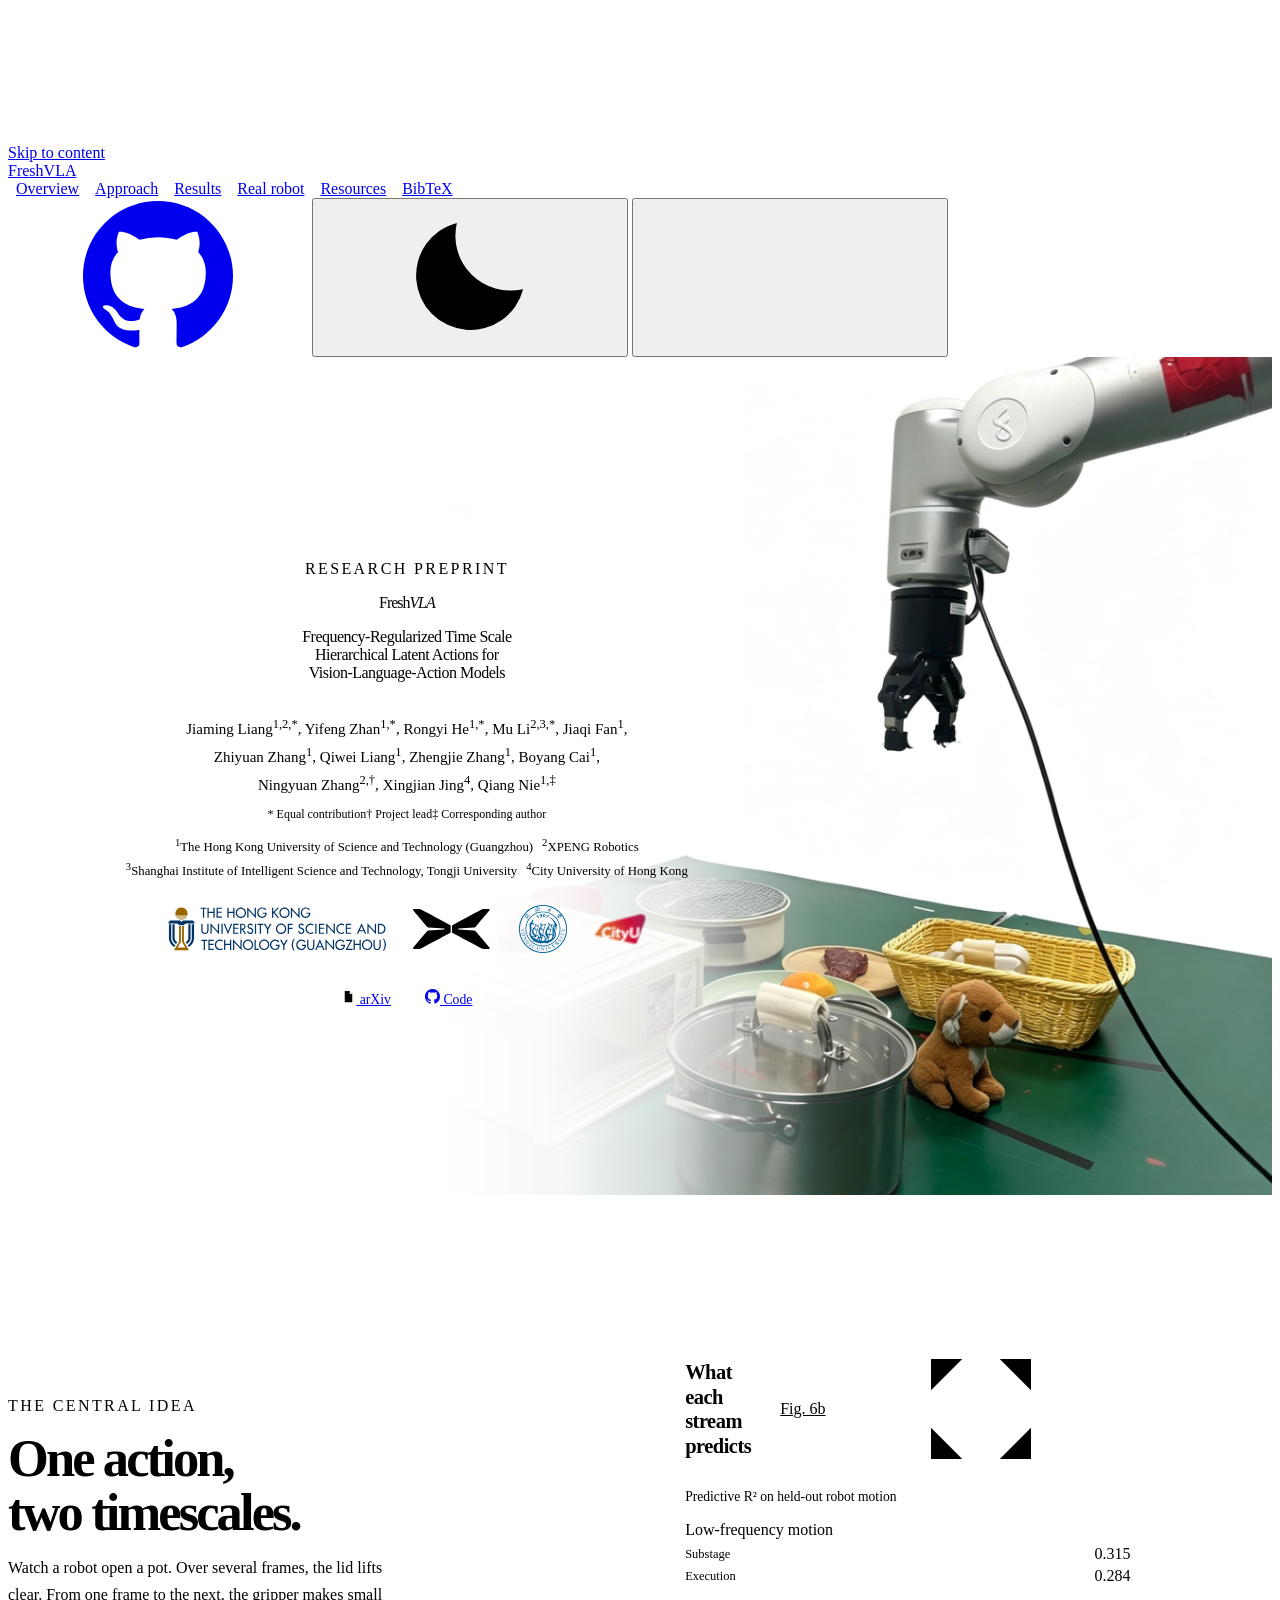
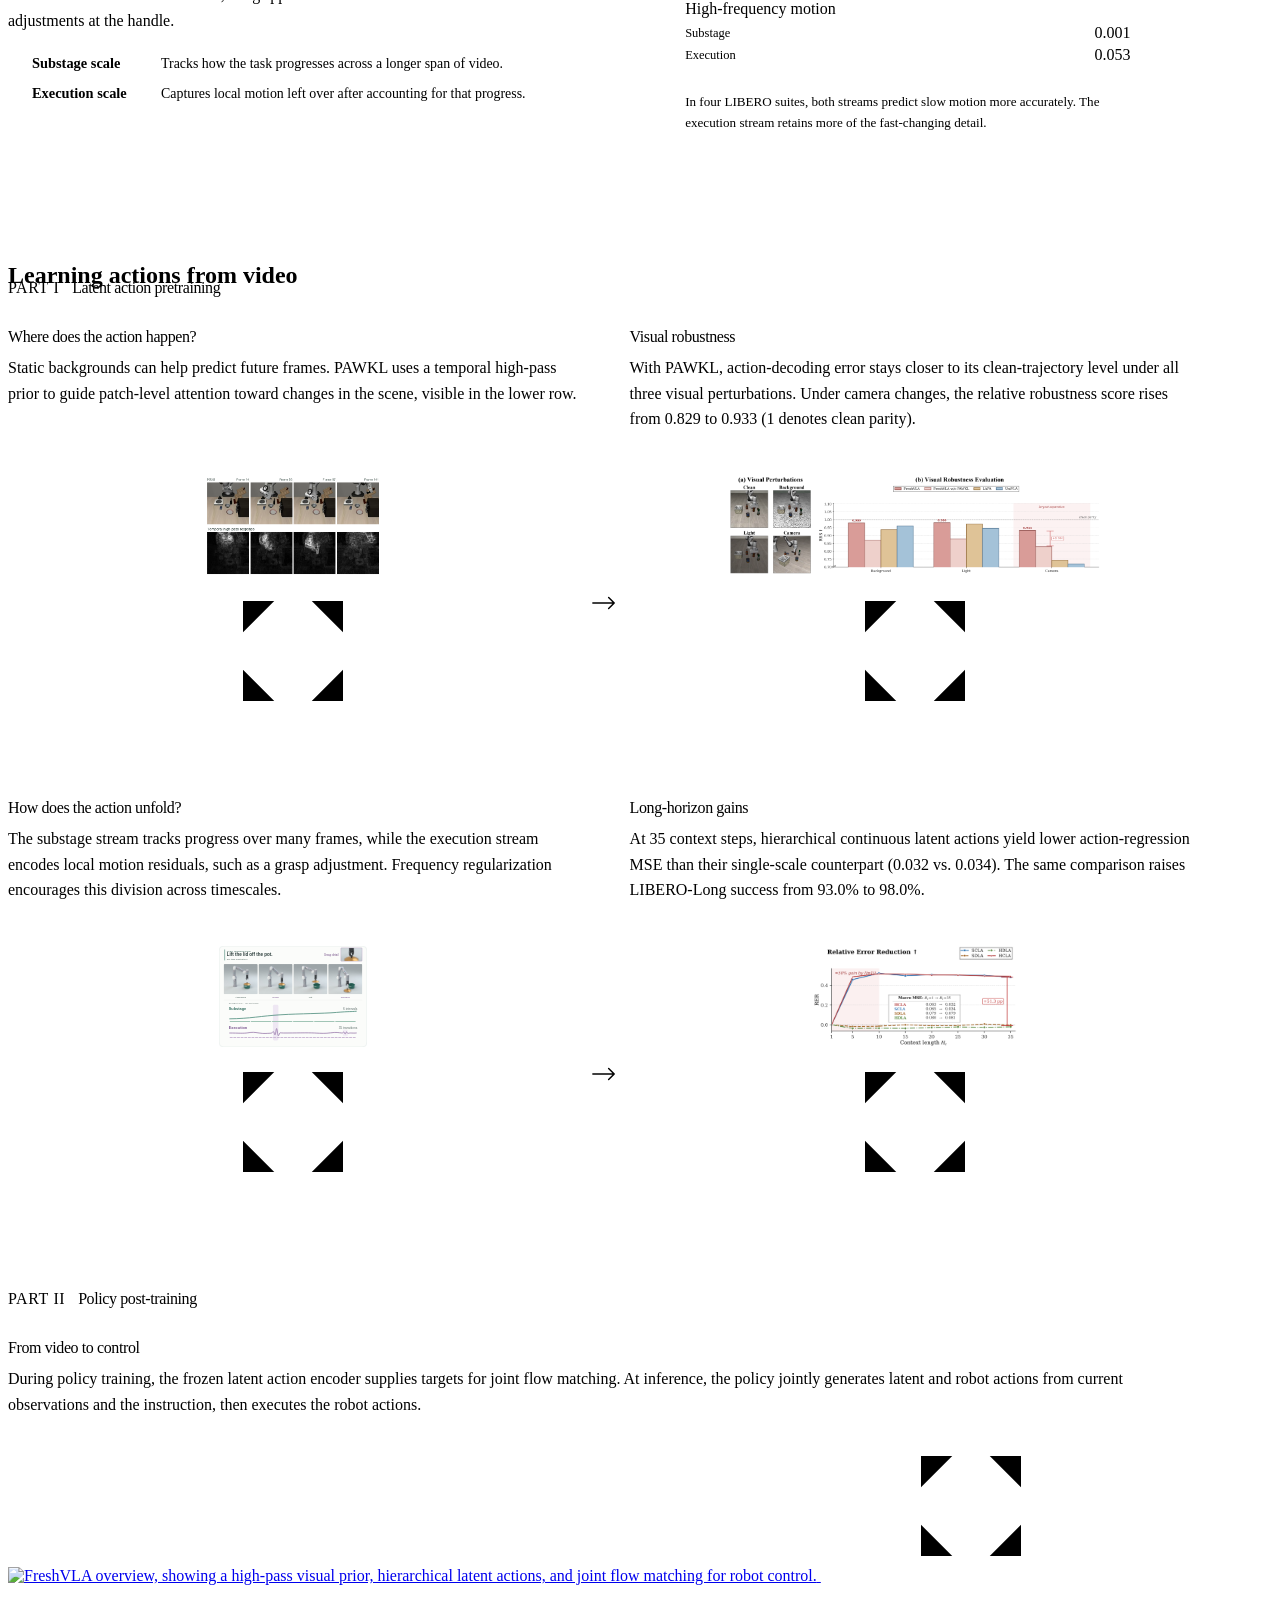
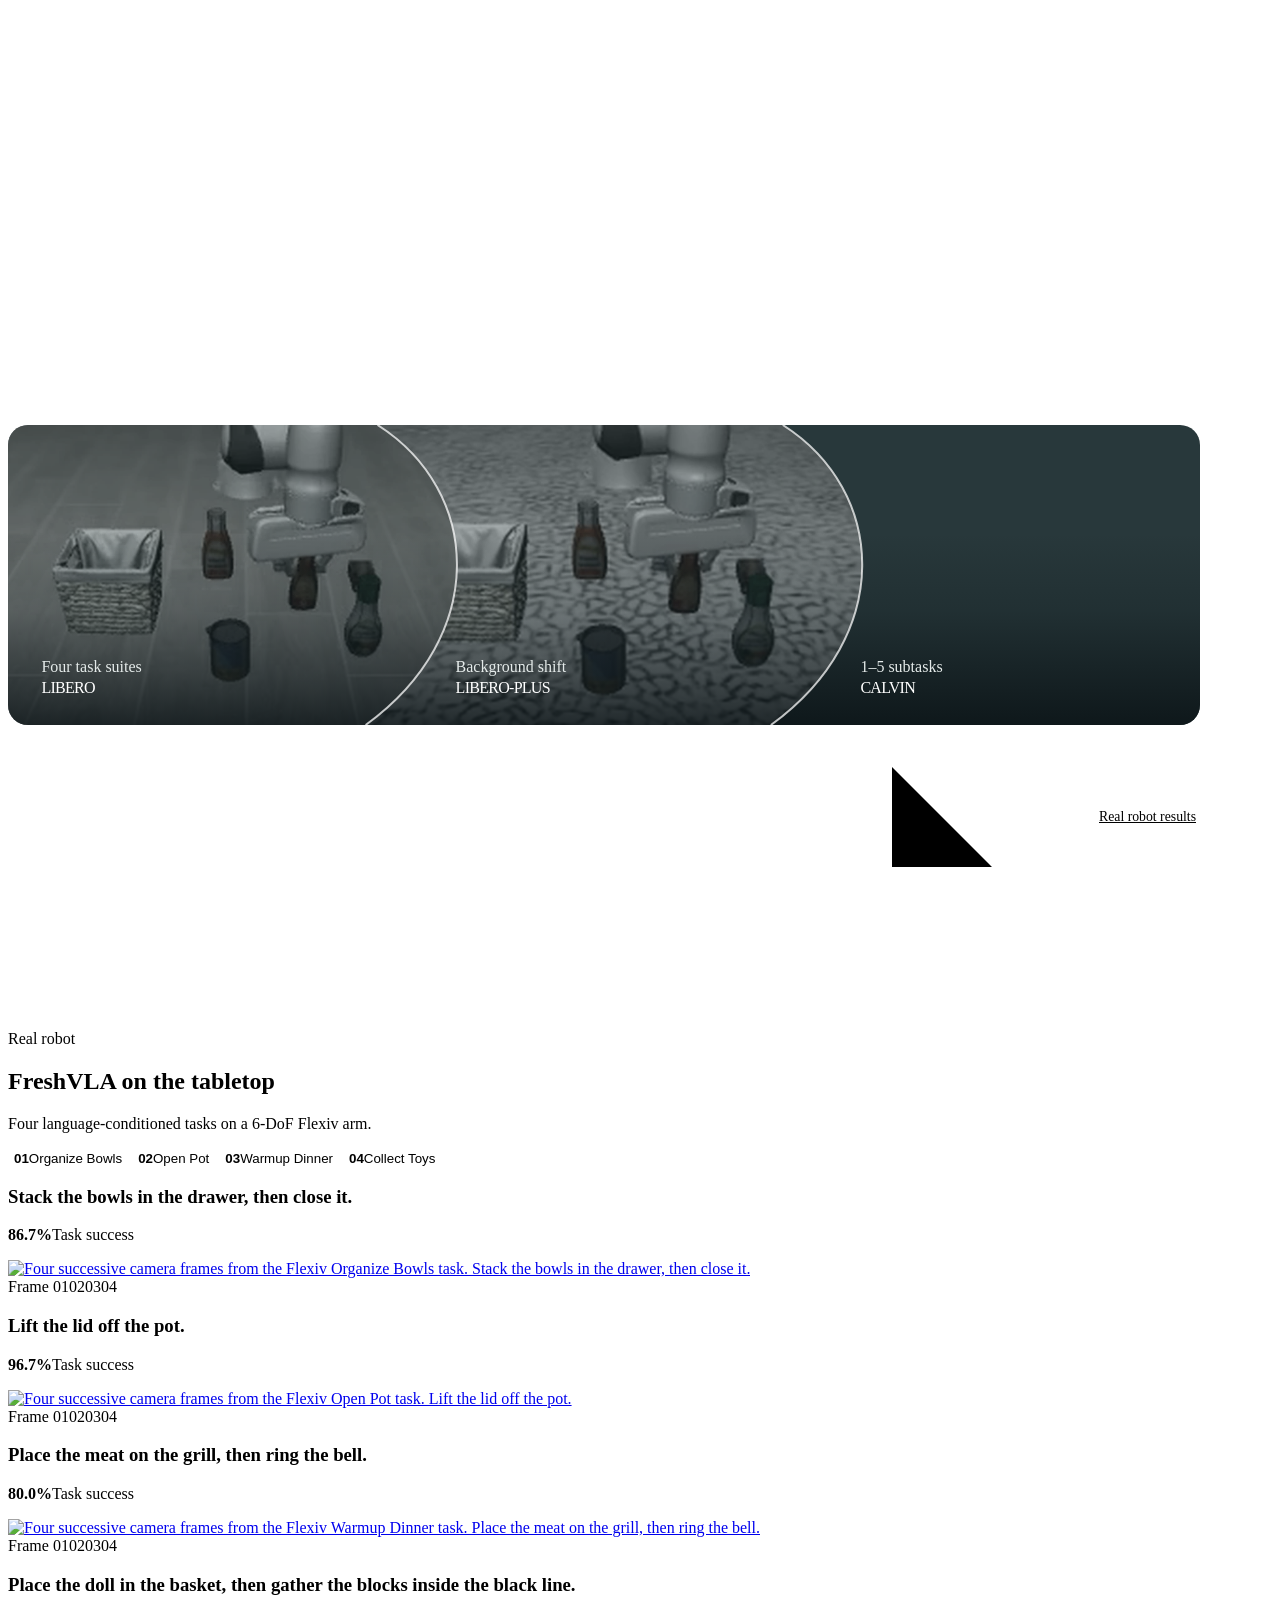
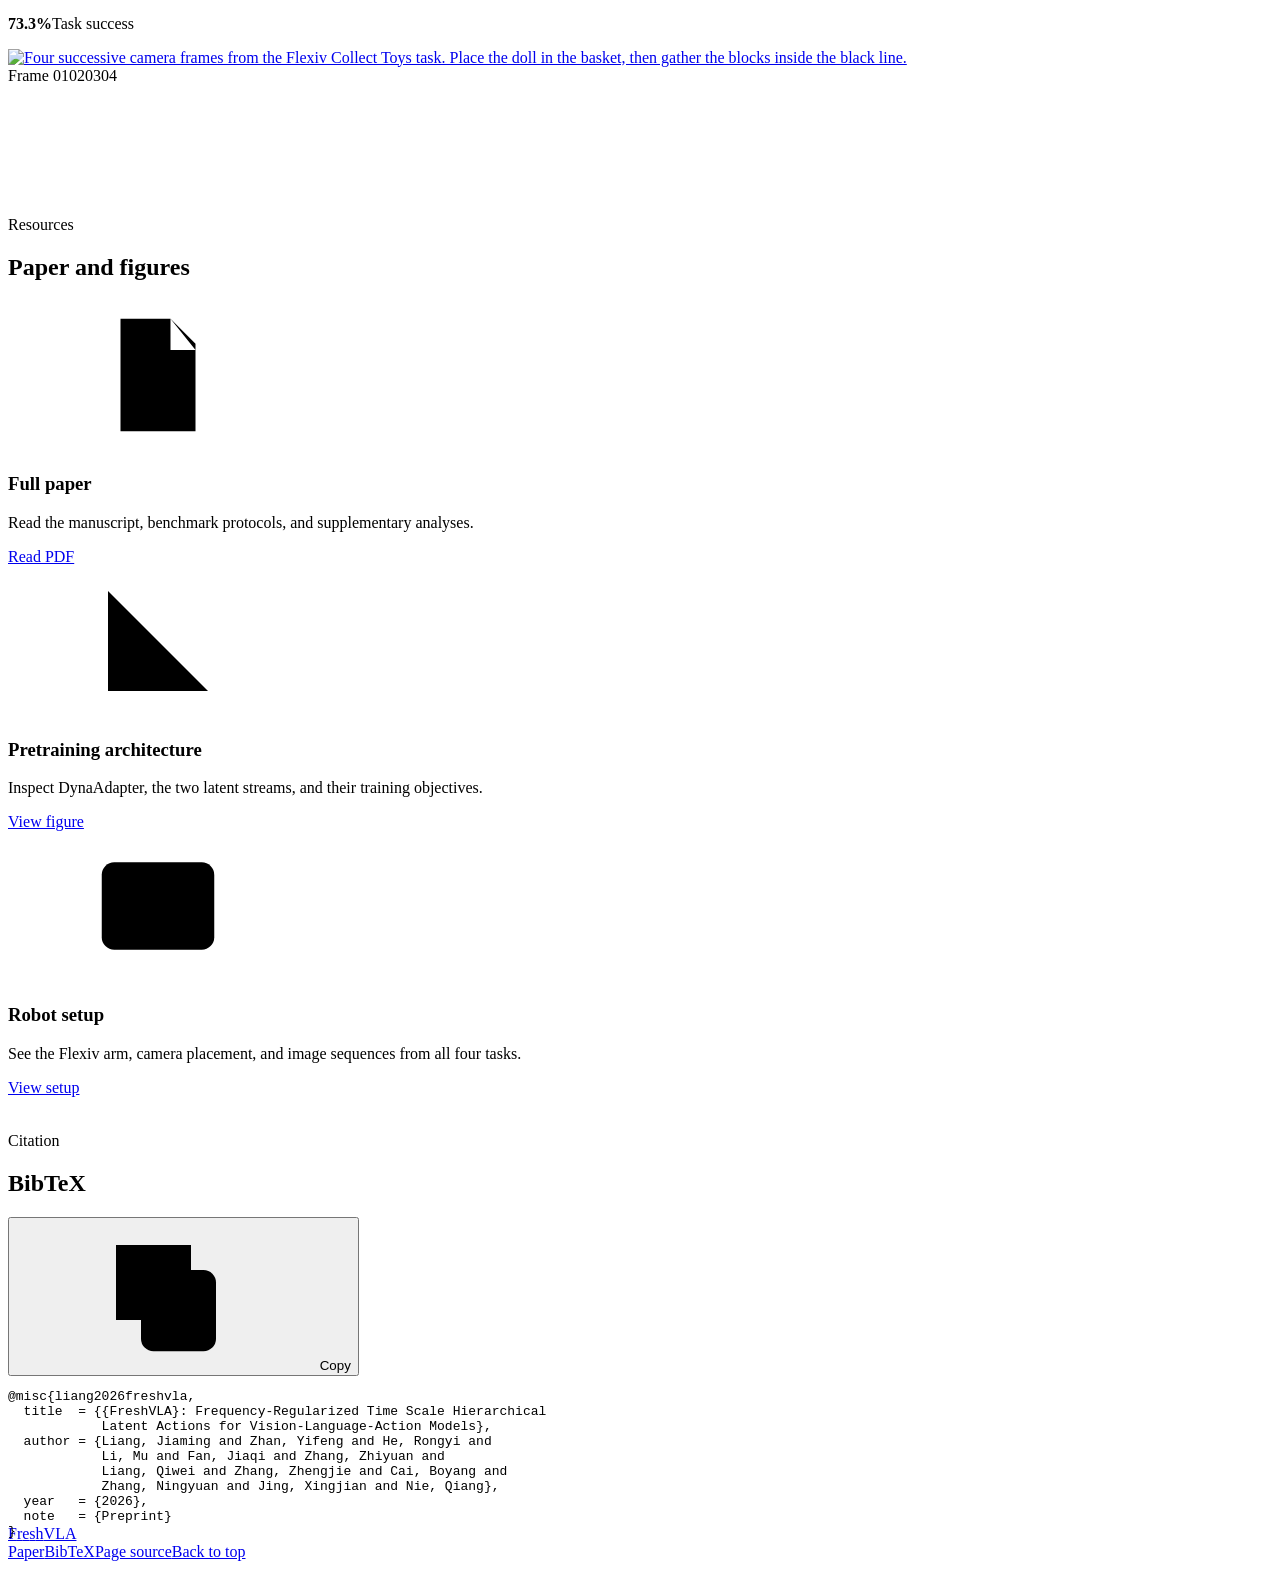
==== commit 62e9a0c9: "Update affiliation logos and move contribution notes below authors" ====
--- a/index.html
+++ b/index.html
@@ -17,11 +17,20 @@
   <script defer src="assets/benchmark-scene.js?v=2ba63d20"></script>
   <script defer src="assets/cover-motion.js?v=427b3ac6"></script>
   <style>
-    .institution-marks {display:flex; flex-wrap:wrap; justify-content:center; gap:8px 12px; margin:12px auto}
-    .institution-mark {display:inline-flex; align-items:center; gap:7px; padding:4px 8px; border:1px solid #d8d9d7; border-radius:7px; background:#fff; color:#272b32; font:600 .72rem/1.2 var(--sans); white-space:nowrap}
-    .institution-mark img {width:24px; height:25px; object-fit:contain}
-    @media (max-width:520px) {
-      .institution-marks {display:grid; grid-template-columns:repeat(2,max-content); gap:6px 8px}
+    .institution-marks {
+      display: grid;
+      grid-template-columns: minmax(0, 220px) minmax(0, 78px) repeat(2, minmax(0, 52px));
+      align-items: center;
+      justify-content: center;
+      gap: clamp(16px, 2vw, 32px);
+      margin: 24px auto 0;
+    }
+    .institution-marks img {display: block; width: 100%; height: 48px; object-fit: contain}
+    :root[data-mode="dark"] .institution-marks .xpeng {filter: invert(1)}
+    :root[data-mode="dark"] .institution-marks .university {filter: brightness(0) invert(.93)}
+    @media (max-width: 600px) {
+      .institution-marks {grid-template-columns: minmax(0, 174px) minmax(0, 84px); gap: 18px 24px; margin-top: 20px}
+      .institution-marks img {height: 40px}
     }
   </style>
 </head>
@@ -67,18 +76,18 @@
             <span>Zhiyuan Zhang<sup>1</sup>,</span> <span>Qiwei Liang<sup>1</sup>,</span> <span>Zhengjie Zhang<sup>1</sup>,</span> <span>Boyang Cai<sup>1</sup>,</span><br class="desktop-break">
             <span>Ningyuan Zhang<sup>2,†</sup>,</span> <span>Xingjian Jing<sup>4</sup>,</span> <span>Qiang Nie<sup>1,‡</sup></span>
           </p>
+          <p class="roles"><span>* Equal contribution</span><span>† Project lead</span><span>‡ Corresponding author</span></p>
           <div class="affiliations"><span><sup>1</sup>The Hong Kong University of Science and Technology (Guangzhou)</span><span><sup>2</sup>XPENG Robotics</span><br class="desktop-break"><span><sup>3</sup>Shanghai Institute of Intelligent Science and Technology, Tongji University</span><span><sup>4</sup>City University of Hong Kong</span></div>
           <div class="institution-marks" role="group" aria-label="Author affiliations">
-            <!-- https://www.urongda.com/logos/4144016412 -->
-            <span class="institution-mark"><img alt="" width="24" height="25" src="[data-uri]">HKUST(GZ)</span>
+            <!-- https://mm-abc.github.io/assets/logos/hkust-gz.svg -->
+            <img class="university" alt="The Hong Kong University of Science and Technology (Guangzhou)" src="[data-uri]">
             <!-- https://www.xiaopeng.com/airobot.html -->
-            <span class="institution-mark"><img alt="" width="24" height="25" src="[data-uri]">XPENG Robotics</span>
+            <img class="xpeng" alt="XPENG Robotics" src="[data-uri]">
             <!-- https://www.tongji.edu.cn/xxgk1/xxbs1.htm -->
-            <span class="institution-mark"><img alt="" width="24" height="25" src="[data-uri]">Tongji University</span>
+            <img class="university" alt="Tongji University" src="[data-uri]">
             <!-- https://www.cs.cityu.edu.hk/ -->
-            <span class="institution-mark"><img alt="" width="24" height="25" src="[data-uri]">CityUHK</span>
-          </div>
-          <p class="roles"><span>* Equal contribution</span><span>† Project lead</span><span>‡ Corresponding author</span></p>
+            <img class="cityu" alt="City University of Hong Kong" src="[data-uri]">
+          </div>
           <div class="actions">
             <a class="btn primary" href="https://arxiv.org/abs/2611.33635" target="_blank" rel="noopener noreferrer"><svg class="icon" aria-hidden="true"><use href="#i-paper"></use></svg> arXiv</a>
             <a class="btn" href="https://github.com/FreshVLA/FreshVLA" target="_blank" rel="noopener noreferrer"><svg class="icon" aria-hidden="true"><use href="#i-code"></use></svg> Code</a>
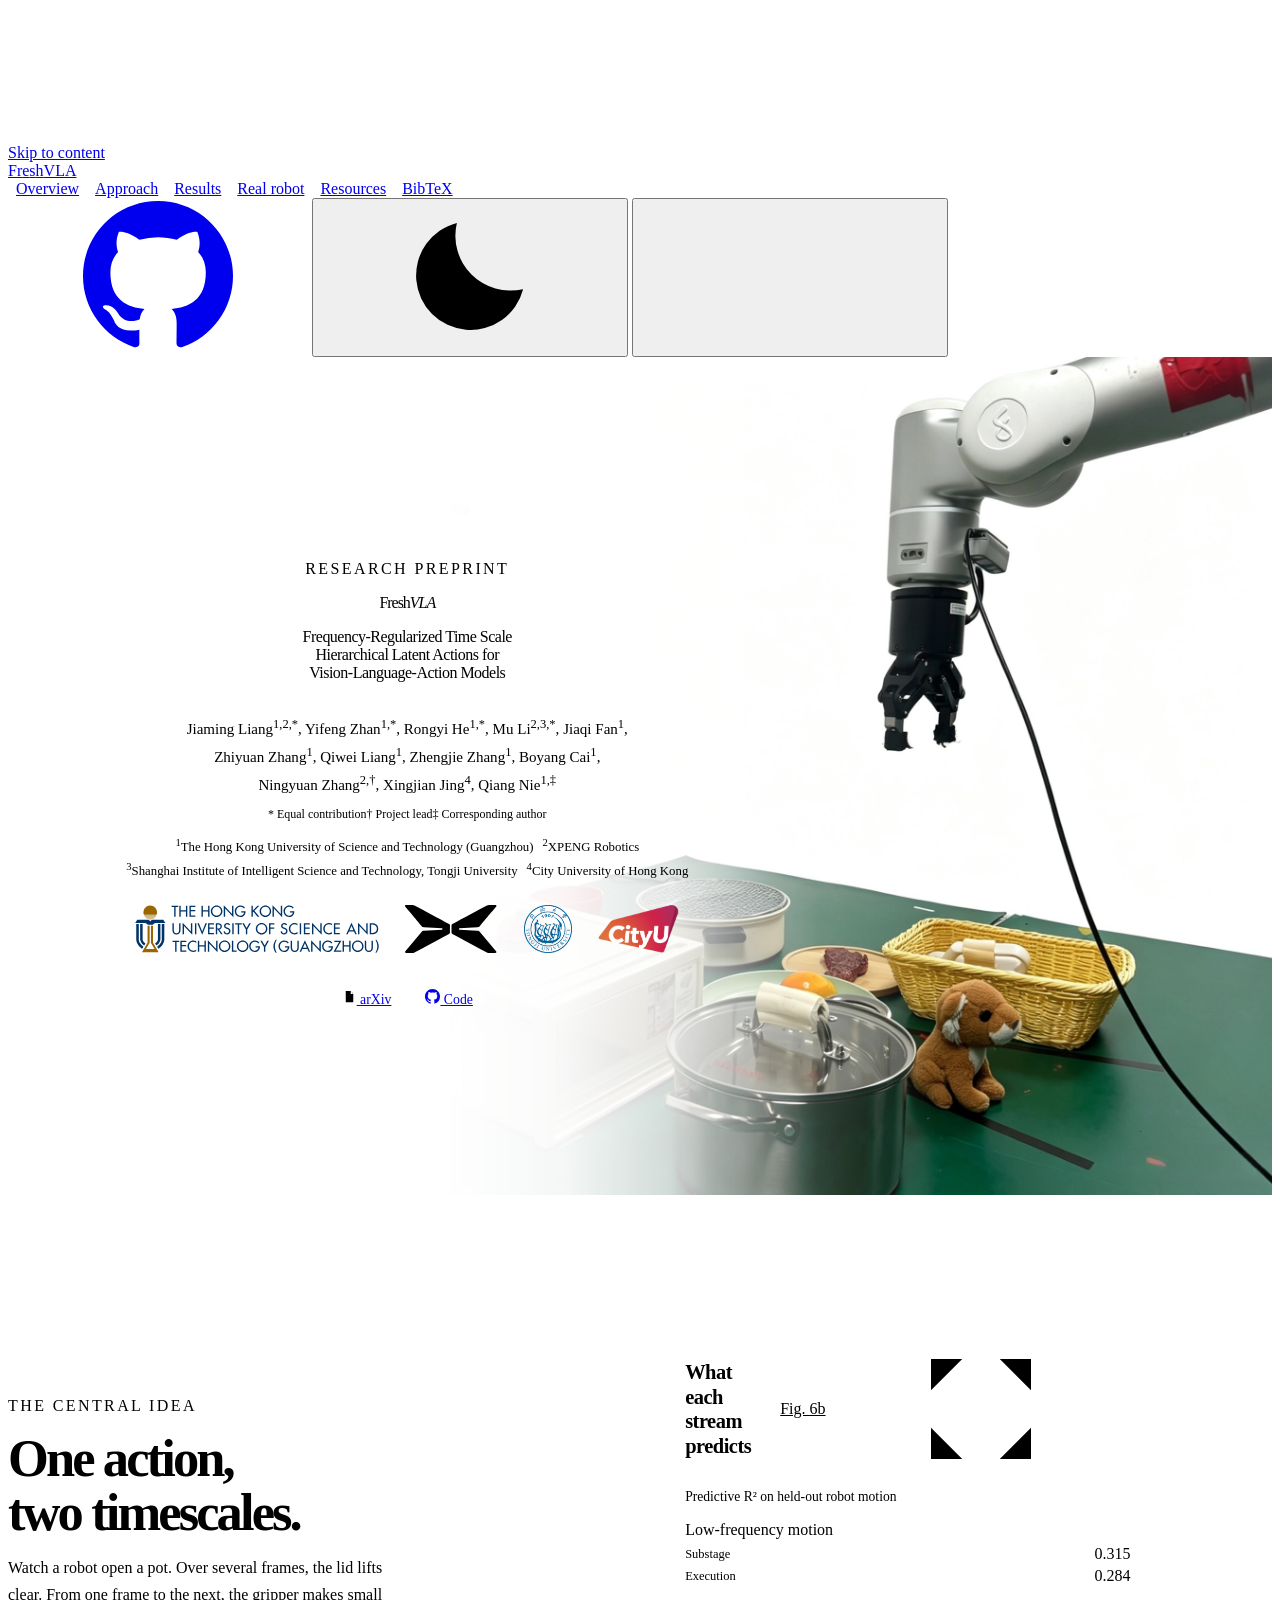
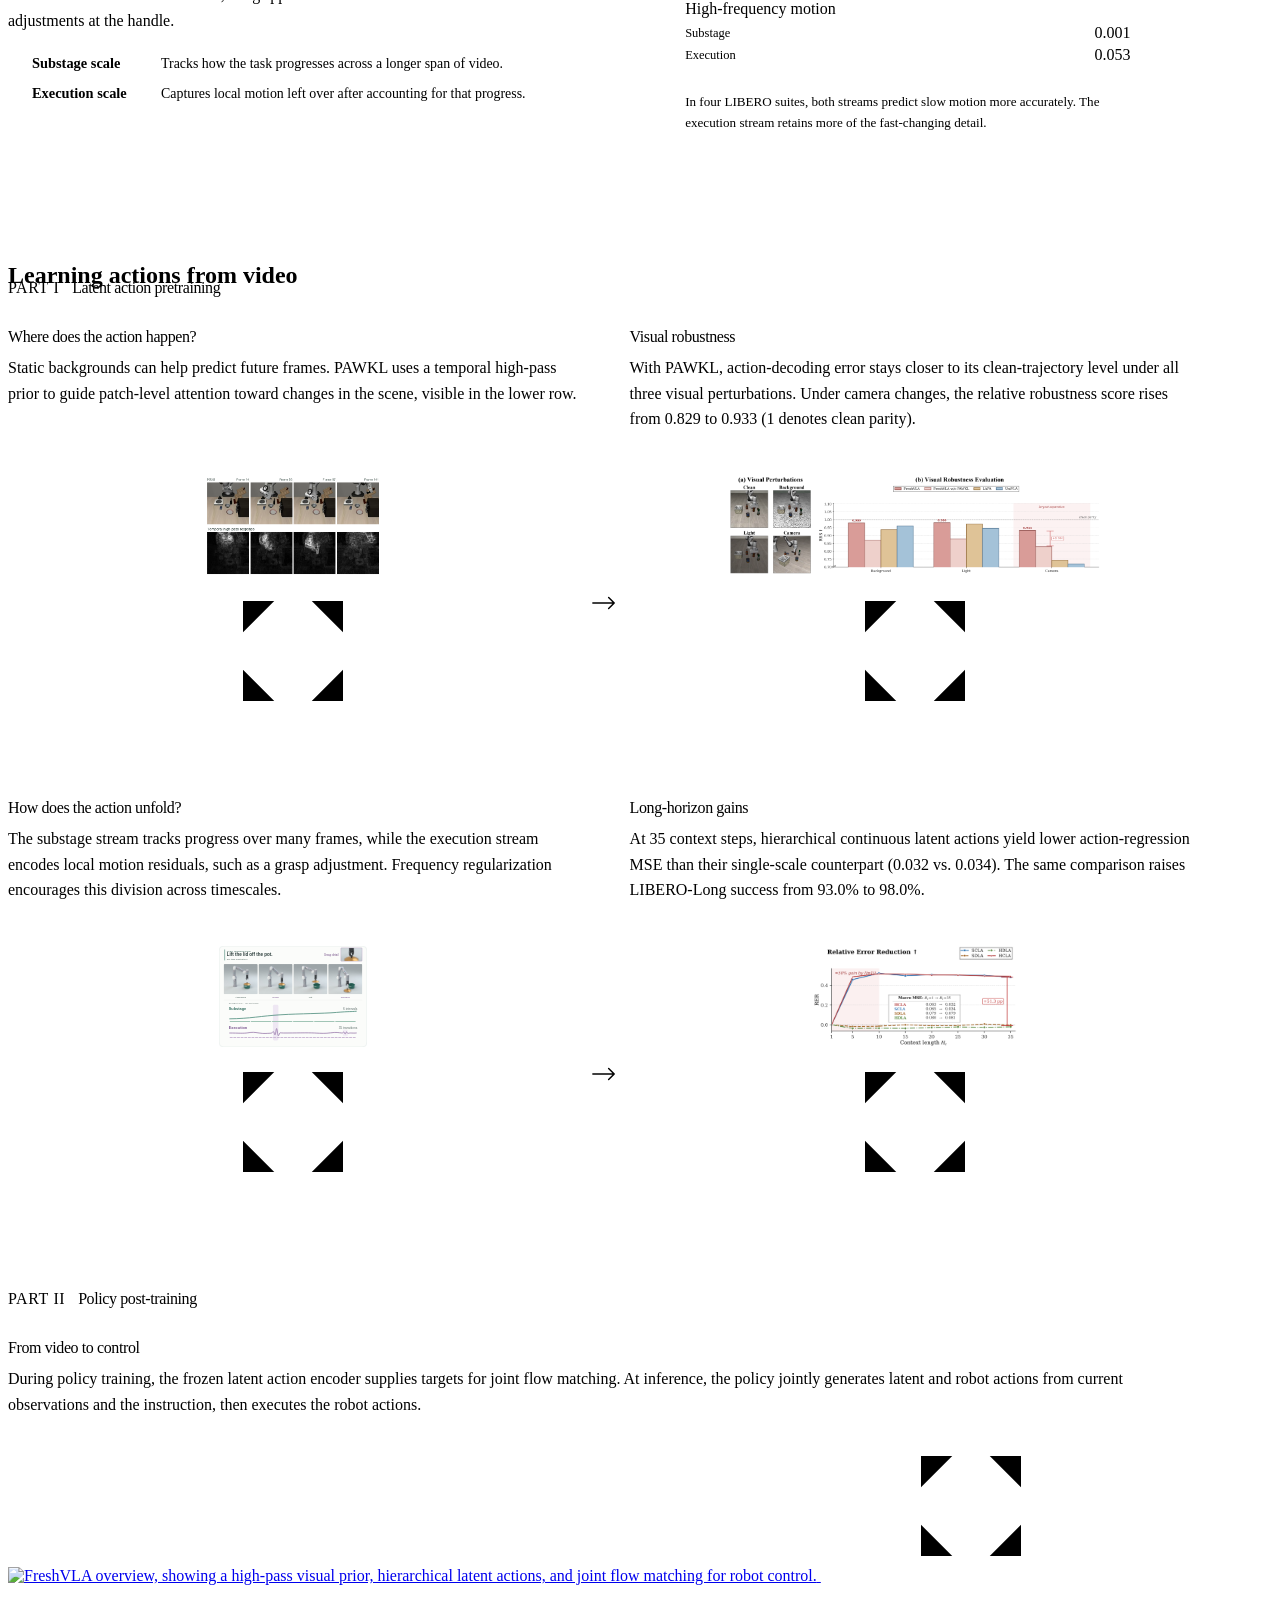
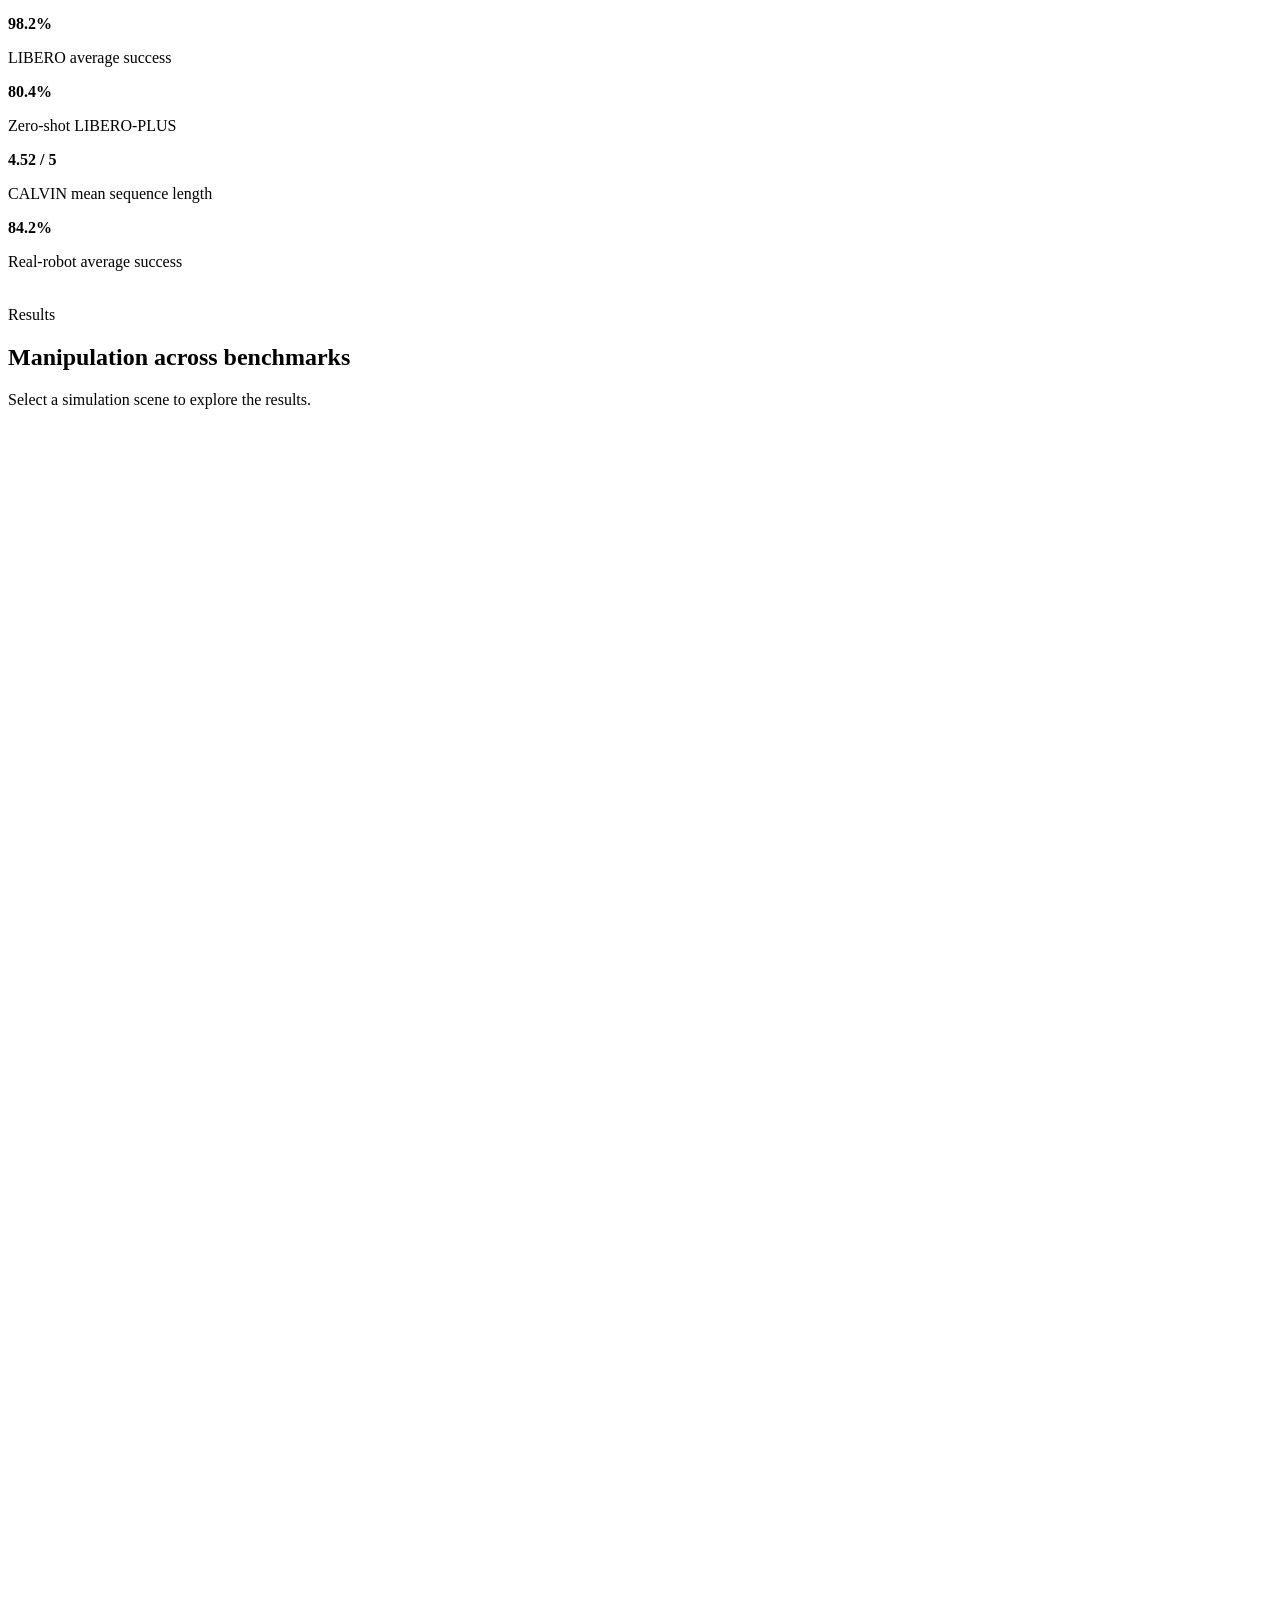
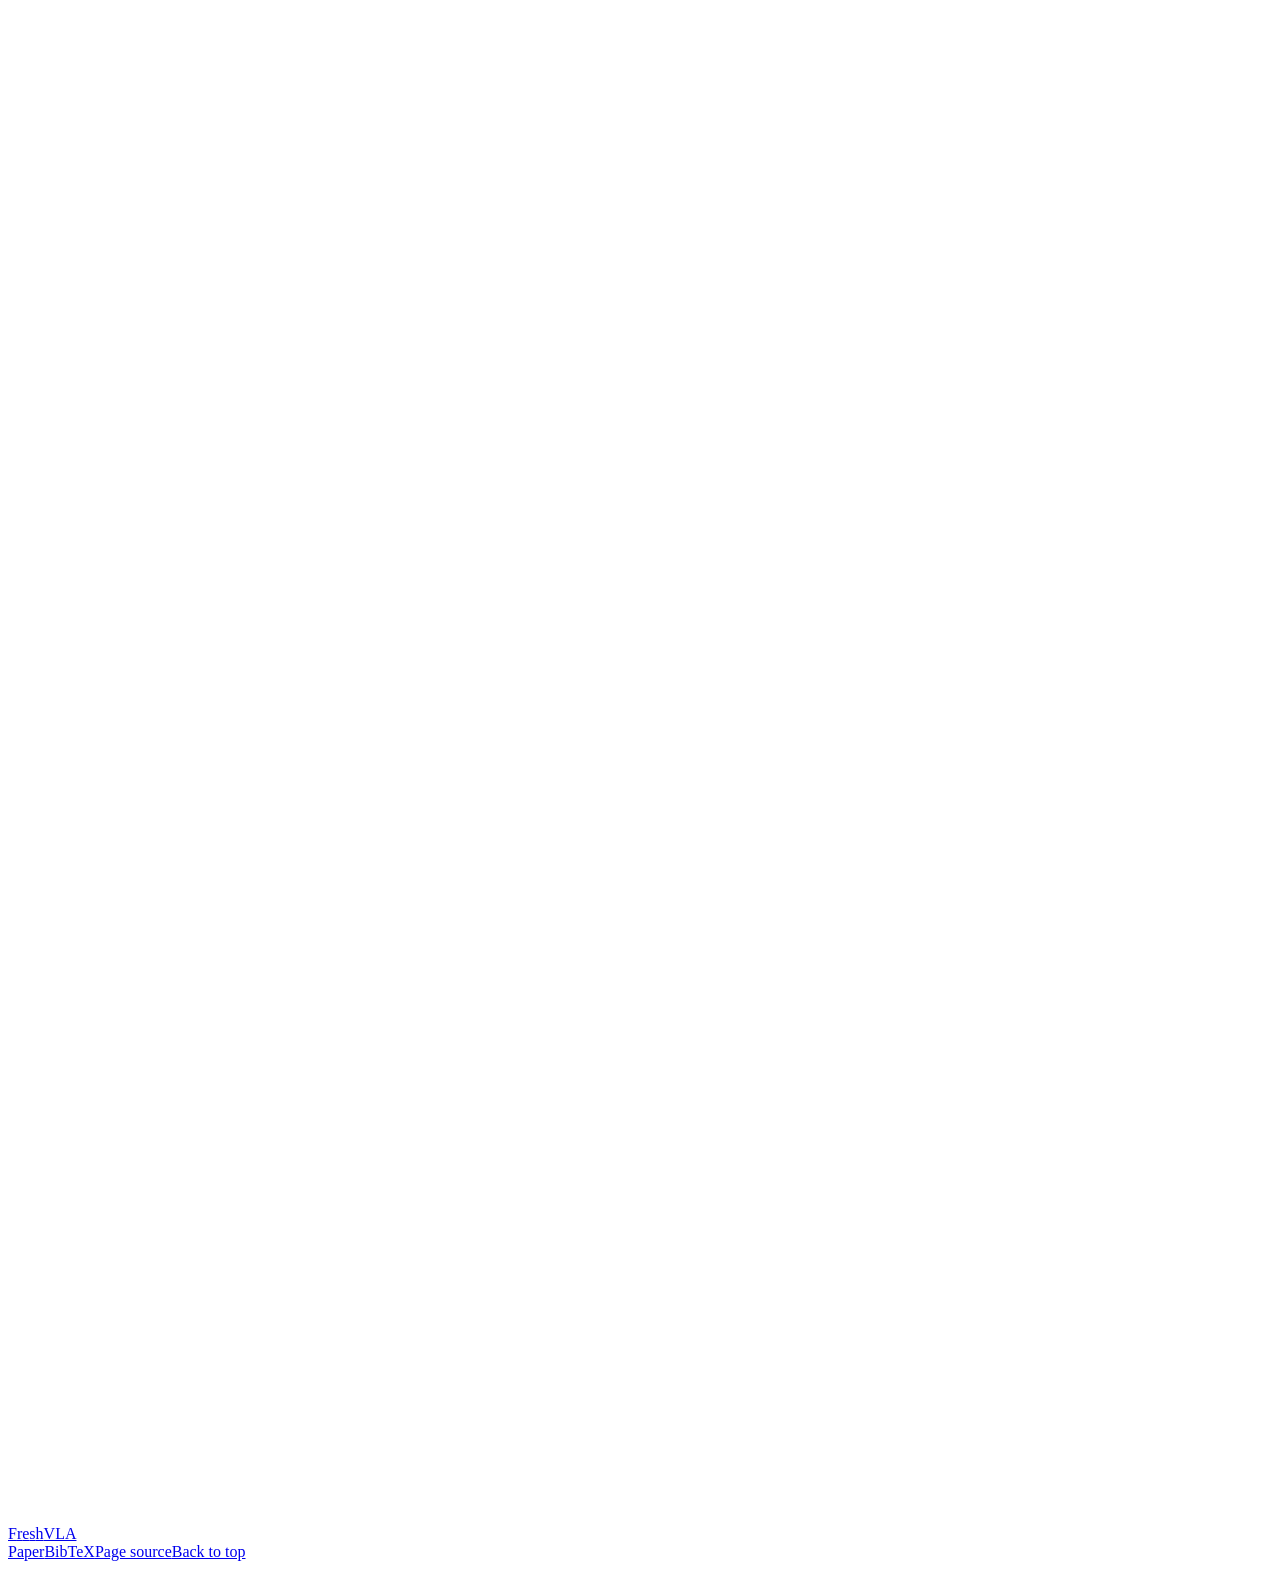
==== commit 9ba288e4: "Use the CityUHK main-campus mark and balance affiliation logo spacing" ====
--- a/index.html
+++ b/index.html
@@ -17,20 +17,34 @@
   <script defer src="assets/benchmark-scene.js?v=2ba63d20"></script>
   <script defer src="assets/cover-motion.js?v=427b3ac6"></script>
   <style>
+    .paper-details {container-type: inline-size}
     .institution-marks {
-      display: grid;
-      grid-template-columns: minmax(0, 220px) minmax(0, 78px) repeat(2, minmax(0, 52px));
+      --mark-height: clamp(30px, 8cqi, 48px);
+      --mark-gap: clamp(14px, 3.8cqi, 28px);
+      display: flex;
       align-items: center;
       justify-content: center;
-      gap: clamp(16px, 2vw, 32px);
+      gap: var(--mark-gap);
       margin: 24px auto 0;
     }
-    .institution-marks img {display: block; width: 100%; height: 48px; object-fit: contain}
+    .institution-pair {display: contents}
+    .institution-marks img {
+      display: block;
+      width: auto;
+      height: var(--mark-height);
+      max-width: none;
+      flex: none;
+    }
     :root[data-mode="dark"] .institution-marks .xpeng {filter: invert(1)}
     :root[data-mode="dark"] .institution-marks .university {filter: brightness(0) invert(.93)}
-    @media (max-width: 600px) {
-      .institution-marks {grid-template-columns: minmax(0, 174px) minmax(0, 84px); gap: 18px 24px; margin-top: 20px}
-      .institution-marks img {height: 40px}
+    @container (max-width: 365px) {
+      .institution-marks {
+        --mark-height: clamp(32px, 10cqi, 40px);
+        flex-direction: column;
+        gap: 18px;
+        margin-top: 20px;
+      }
+      .institution-pair {display: flex; align-items: center; gap: 24px}
     }
   </style>
 </head>
@@ -79,14 +93,18 @@
           <p class="roles"><span>* Equal contribution</span><span>† Project lead</span><span>‡ Corresponding author</span></p>
           <div class="affiliations"><span><sup>1</sup>The Hong Kong University of Science and Technology (Guangzhou)</span><span><sup>2</sup>XPENG Robotics</span><br class="desktop-break"><span><sup>3</sup>Shanghai Institute of Intelligent Science and Technology, Tongji University</span><span><sup>4</sup>City University of Hong Kong</span></div>
           <div class="institution-marks" role="group" aria-label="Author affiliations">
-            <!-- https://mm-abc.github.io/assets/logos/hkust-gz.svg -->
-            <img class="university" alt="The Hong Kong University of Science and Technology (Guangzhou)" src="[data-uri]">
-            <!-- https://www.xiaopeng.com/airobot.html -->
-            <img class="xpeng" alt="XPENG Robotics" src="[data-uri]">
-            <!-- https://www.tongji.edu.cn/xxgk1/xxbs1.htm -->
-            <img class="university" alt="Tongji University" src="[data-uri]">
-            <!-- https://www.cs.cityu.edu.hk/ -->
-            <img class="cityu" alt="City University of Hong Kong" src="[data-uri]">
+            <span class="institution-pair">
+              <!-- https://mm-abc.github.io/assets/logos/hkust-gz.svg -->
+              <img class="university" alt="The Hong Kong University of Science and Technology (Guangzhou)" src="[data-uri]">
+              <!-- https://www.xiaopeng.com/airobot.html -->
+              <img class="xpeng" alt="XPENG Robotics" src="[data-uri]">
+            </span>
+            <span class="institution-pair">
+              <!-- https://www.tongji.edu.cn/xxgk1/xxbs1.htm -->
+              <img class="university" alt="Tongji University" src="[data-uri]">
+              <!-- https://www.jupas.edu.hk/f/institutions/71/CityUHK2025.png -->
+              <img class="cityu" alt="City University of Hong Kong" src="[data-uri]">
+            </span>
           </div>
           <div class="actions">
             <a class="btn primary" href="https://arxiv.org/abs/2611.33635" target="_blank" rel="noopener noreferrer"><svg class="icon" aria-hidden="true"><use href="#i-paper"></use></svg> arXiv</a>
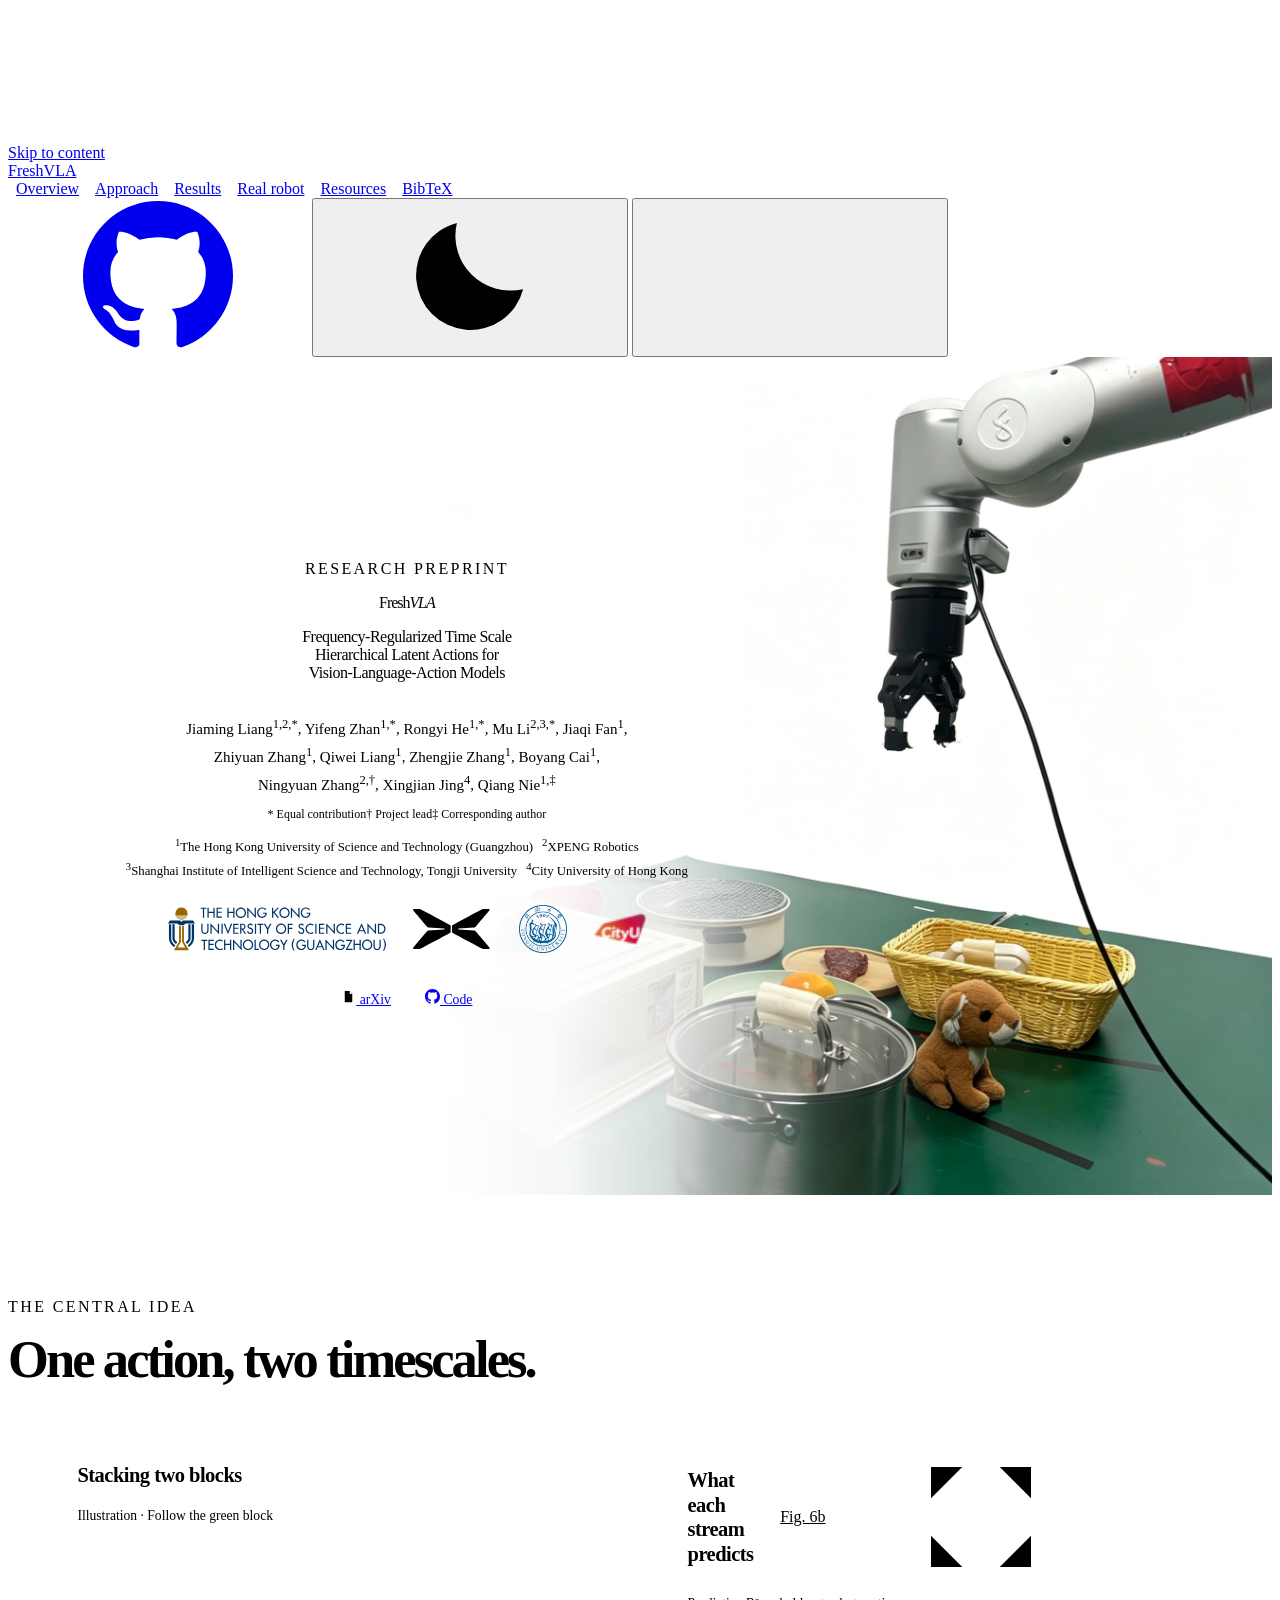
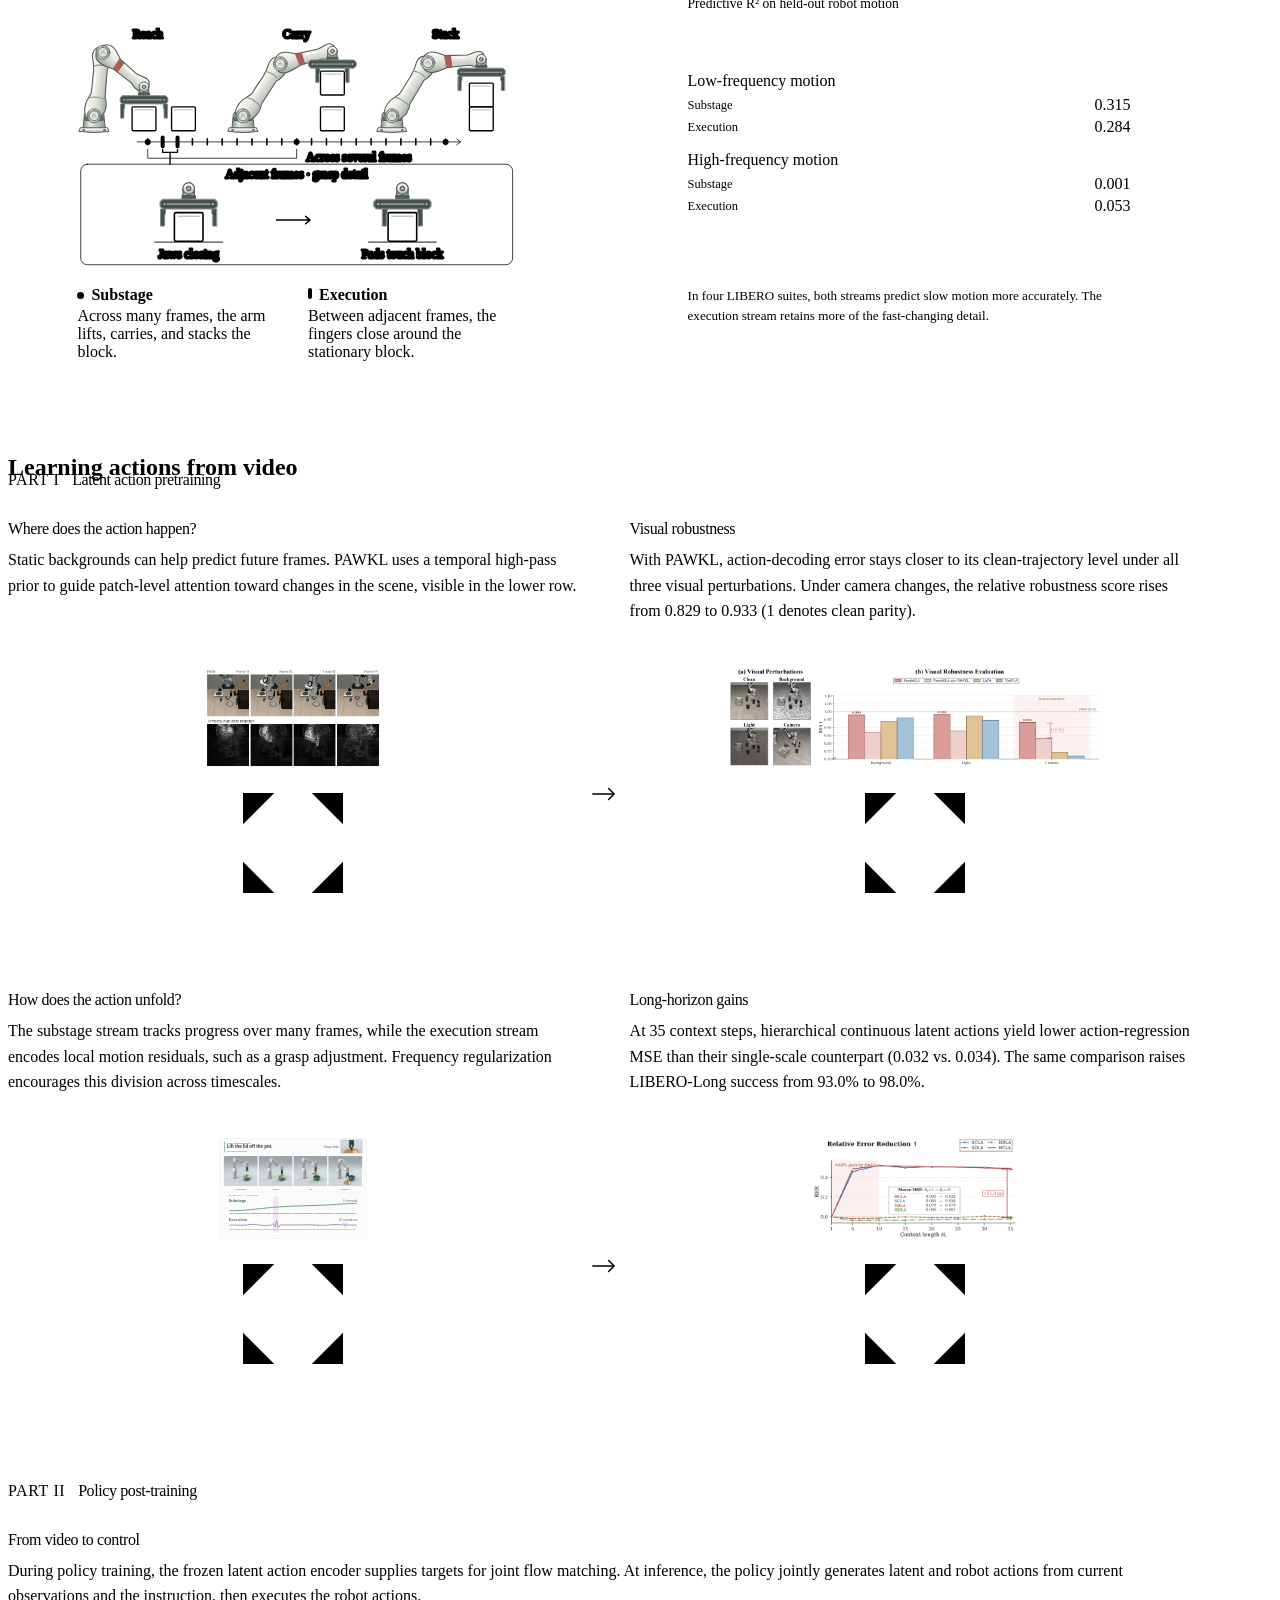
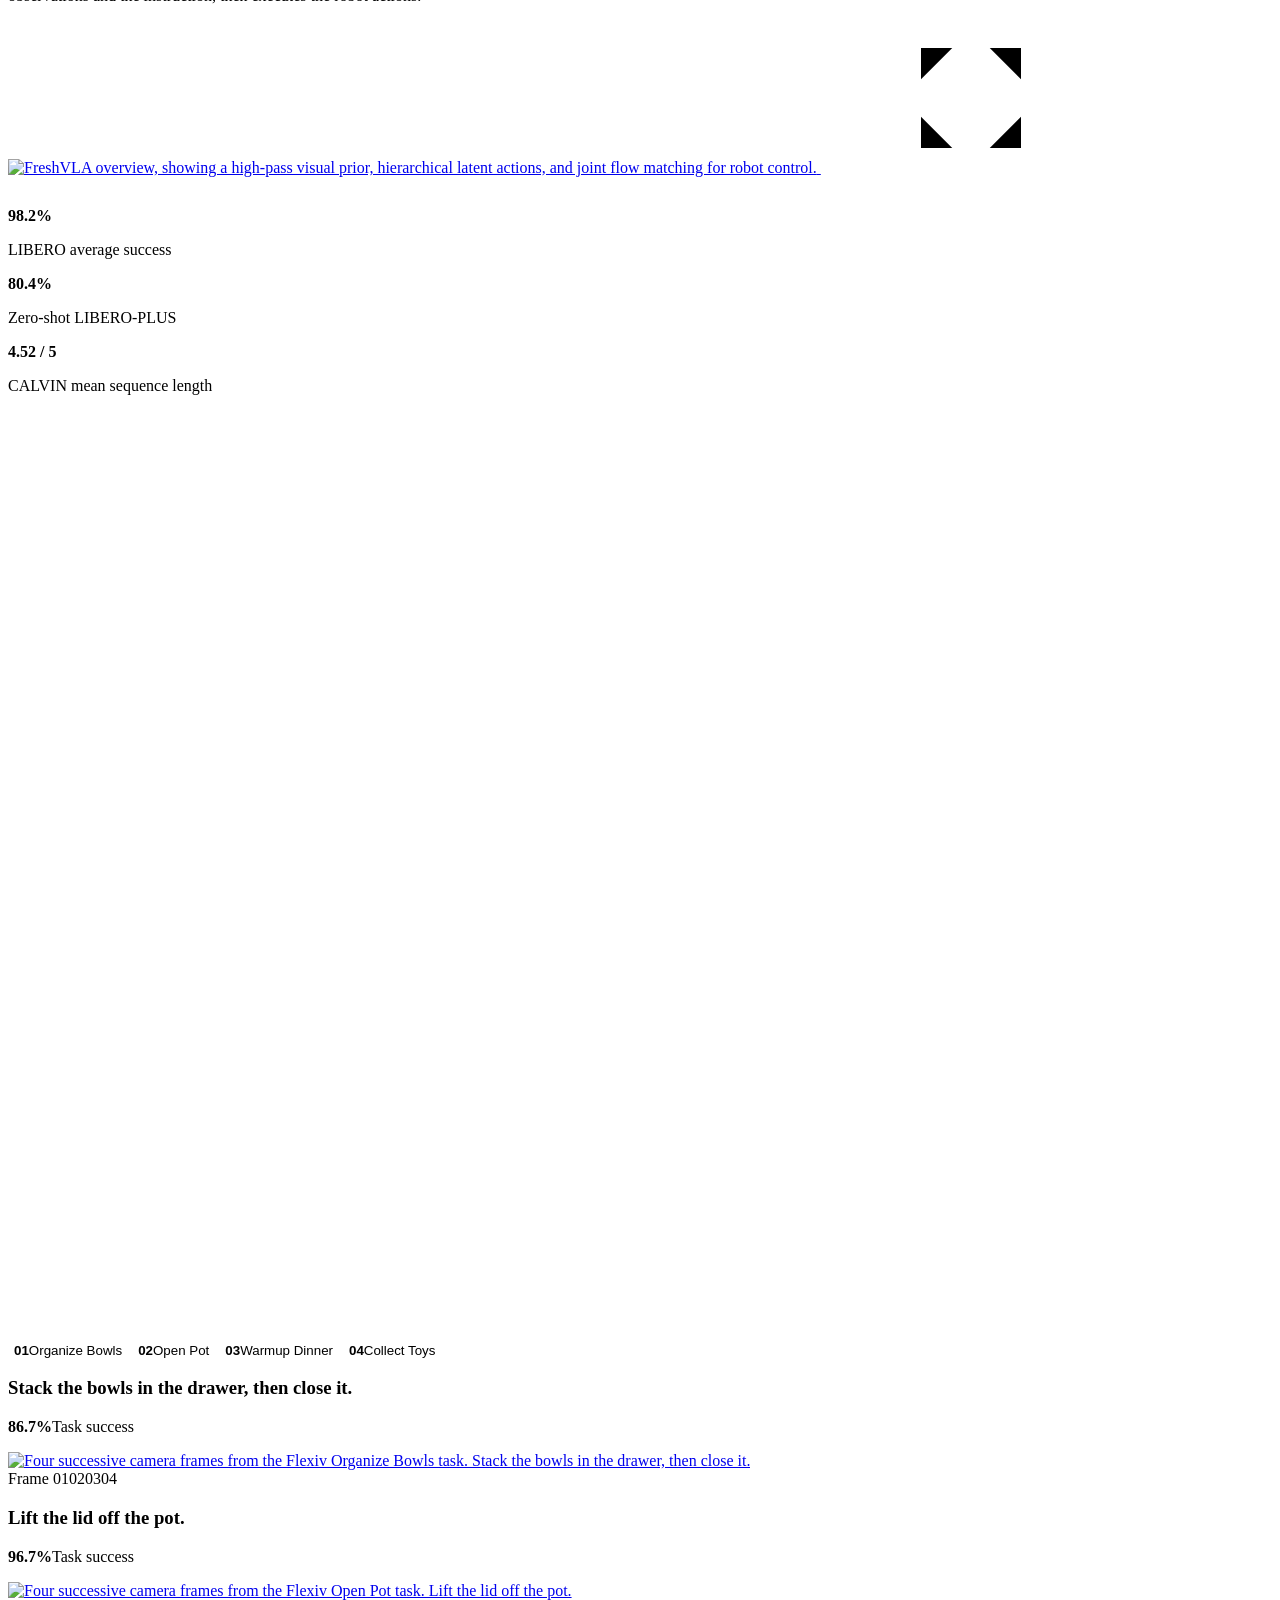
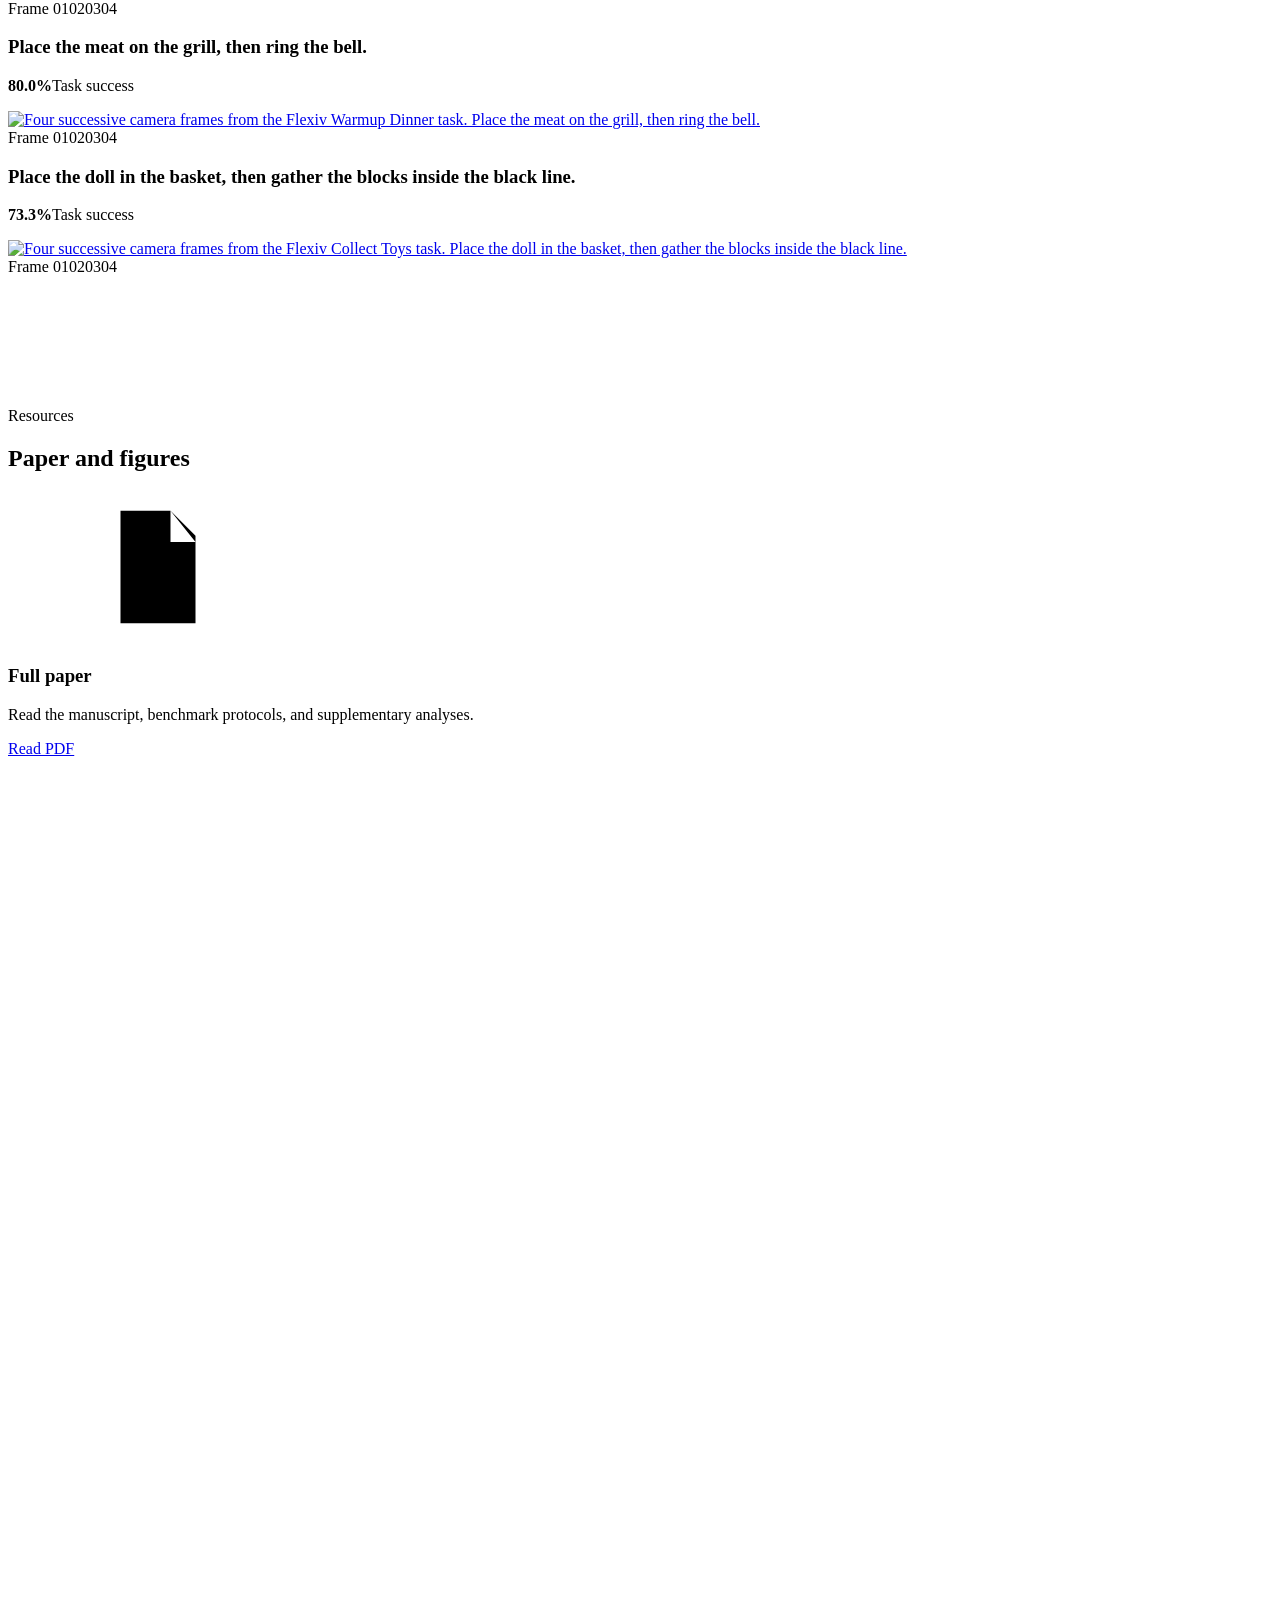
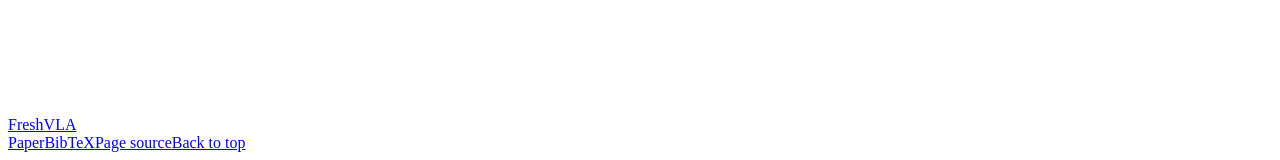
==== commit 67e51f95: "Illustrate the two action timescales with a block-stacking sequence" ====
--- a/index.html
+++ b/index.html
@@ -10,41 +10,27 @@
   <link rel="preload" href="assets/fonts/fraunces.woff2" as="font" type="font/woff2" crossorigin>
   <link rel="preload" href="assets/fonts/inter.woff2" as="font" type="font/woff2" crossorigin>
   <link rel="stylesheet" href="assets/site.css">
-  <link rel="stylesheet" href="assets/cover.css?v=643e9294">
+  <link rel="stylesheet" href="assets/cover.css?v=b7ca4d1c">
   <link rel="stylesheet" href="assets/video-learning.css?v=929f2faa">
   <link rel="stylesheet" href="assets/benchmark-scene.css?v=466861ce">
   <script defer src="assets/site.js"></script>
   <script defer src="assets/benchmark-scene.js?v=2ba63d20"></script>
   <script defer src="assets/cover-motion.js?v=427b3ac6"></script>
   <style>
-    .paper-details {container-type: inline-size}
     .institution-marks {
-      --mark-height: clamp(30px, 8cqi, 48px);
-      --mark-gap: clamp(14px, 3.8cqi, 28px);
-      display: flex;
+      display: grid;
+      grid-template-columns: minmax(0, 220px) minmax(0, 78px) repeat(2, minmax(0, 52px));
       align-items: center;
       justify-content: center;
-      gap: var(--mark-gap);
+      gap: clamp(16px, 2vw, 32px);
       margin: 24px auto 0;
     }
-    .institution-pair {display: contents}
-    .institution-marks img {
-      display: block;
-      width: auto;
-      height: var(--mark-height);
-      max-width: none;
-      flex: none;
-    }
+    .institution-marks img {display: block; width: 100%; height: 48px; object-fit: contain}
     :root[data-mode="dark"] .institution-marks .xpeng {filter: invert(1)}
     :root[data-mode="dark"] .institution-marks .university {filter: brightness(0) invert(.93)}
-    @container (max-width: 365px) {
-      .institution-marks {
-        --mark-height: clamp(32px, 10cqi, 40px);
-        flex-direction: column;
-        gap: 18px;
-        margin-top: 20px;
-      }
-      .institution-pair {display: flex; align-items: center; gap: 24px}
+    @media (max-width: 600px) {
+      .institution-marks {grid-template-columns: minmax(0, 174px) minmax(0, 84px); gap: 18px 24px; margin-top: 20px}
+      .institution-marks img {height: 40px}
     }
   </style>
 </head>
@@ -93,18 +79,14 @@
           <p class="roles"><span>* Equal contribution</span><span>† Project lead</span><span>‡ Corresponding author</span></p>
           <div class="affiliations"><span><sup>1</sup>The Hong Kong University of Science and Technology (Guangzhou)</span><span><sup>2</sup>XPENG Robotics</span><br class="desktop-break"><span><sup>3</sup>Shanghai Institute of Intelligent Science and Technology, Tongji University</span><span><sup>4</sup>City University of Hong Kong</span></div>
           <div class="institution-marks" role="group" aria-label="Author affiliations">
-            <span class="institution-pair">
-              <!-- https://mm-abc.github.io/assets/logos/hkust-gz.svg -->
-              <img class="university" alt="The Hong Kong University of Science and Technology (Guangzhou)" src="[data-uri]">
-              <!-- https://www.xiaopeng.com/airobot.html -->
-              <img class="xpeng" alt="XPENG Robotics" src="[data-uri]">
-            </span>
-            <span class="institution-pair">
-              <!-- https://www.tongji.edu.cn/xxgk1/xxbs1.htm -->
-              <img class="university" alt="Tongji University" src="[data-uri]">
-              <!-- https://www.jupas.edu.hk/f/institutions/71/CityUHK2025.png -->
-              <img class="cityu" alt="City University of Hong Kong" src="[data-uri]">
-            </span>
+            <!-- https://mm-abc.github.io/assets/logos/hkust-gz.svg -->
+            <img class="university" alt="The Hong Kong University of Science and Technology (Guangzhou)" src="[data-uri]">
+            <!-- https://www.xiaopeng.com/airobot.html -->
+            <img class="xpeng" alt="XPENG Robotics" src="[data-uri]">
+            <!-- https://www.tongji.edu.cn/xxgk1/xxbs1.htm -->
+            <img class="university" alt="Tongji University" src="[data-uri]">
+            <!-- https://www.cs.cityu.edu.hk/ -->
+            <img class="cityu" alt="City University of Hong Kong" src="[data-uri]">
           </div>
           <div class="actions">
             <a class="btn primary" href="https://arxiv.org/abs/2611.33635" target="_blank" rel="noopener noreferrer"><svg class="icon" aria-hidden="true"><use href="#i-paper"></use></svg> arXiv</a>
@@ -115,36 +97,174 @@
     </header>
     <section id="timescales" aria-labelledby="timescales-title">
       <div class="wrap timescale-layout">
-        <div class="idea">
+        <header class="idea">
           <p class="paper-kind">The central idea</p>
-          <h2 id="timescales-title">One action,<br> two timescales.</h2>
-          <p class="idea-lede">Watch a robot open a pot. Over several frames, the lid lifts clear. From one frame to the next, the gripper makes small adjustments at the handle.</p>
-          <dl class="streams">
-            <div><dt><i class="substage-swatch" aria-hidden="true"></i>Substage scale</dt><dd>Tracks how the task progresses across a longer span of video.</dd></div>
-            <div><dt><i class="execution-swatch" aria-hidden="true"></i>Execution scale</dt><dd>Captures local motion left over after accounting for that progress.</dd></div>
-          </dl>
-        </div>
+          <h2 id="timescales-title">One action, two timescales.</h2>
+        </header>
+        <figure class="task-study" aria-labelledby="blocks-heading">
+          <header>
+            <h3 id="blocks-heading">Stacking two blocks</h3>
+            <p class="probe-subtitle">Illustration · Follow the green block</p>
+          </header>
+          <svg viewBox="-30 -50 595 330" role="img" aria-labelledby="task-study-title" aria-describedby="task-study-desc" fill="none" stroke="currentColor" stroke-linecap="round" stroke-linejoin="round">
+            <title id="task-study-title">Stacking two blocks at two temporal scales</title>
+            <desc id="task-study-desc">The arm reaches for the green block, carries it over the base block, and releases it onto the stack. Black dots mark substage anchors on a shared timeline. Green ticks mark individual frames across both intervals. The two bold ticks select one execution step. The enlarged views show the parallel jaws moving inward until their pads meet the sides of the block.</desc>
+            <defs>
+              <g id="study-cube" stroke-width="1.8">
+                <rect x="-16" y="-32" width="32" height="32" rx="1.6" fill="color-mix(in srgb,currentColor 15%,var(--surface))"/>
+                <path d="M-12-28h24" opacity=".38" stroke-width="1"/>
+              </g>
+              <linearGradient id="arm-shell" x2="0" y2="1" gradientUnits="objectBoundingBox">
+                <stop stop-color="#fdfbf4"/><stop offset=".42" stop-color="#e8e9e1"/>
+                <stop offset=".75" stop-color="#c6cbc3"/><stop offset="1" stop-color="#9ba49e"/>
+              </linearGradient>
+              <linearGradient id="arm-metal">
+                <stop stop-color="#838c89"/><stop offset=".3" stop-color="#e5e8df"/>
+                <stop offset=".64" stop-color="#c0c7c1"/><stop offset="1" stop-color="#8f9995"/>
+              </linearGradient>
+              <g id="arm-pedestal" stroke="#515b57" stroke-width="1.3">
+                <path d="M-15-1l2-20q1-5 13-5t13 5l2 20Z" fill="url(#arm-metal)"/>
+                <path d="M-12-17q12 3 24 0v4q-12 3-24 0Z" fill="#65726b"/>
+                <path d="M-18-3h36l2 5q-20 3-40 0Z" fill="url(#arm-shell)"/>
+                <path d="M-15 0h2m26 0h2" stroke-width="2"/>
+              </g>
+              <g id="arm-upper" stroke="#515b57" stroke-width="1.4">
+                <path d="M-5-9Q3-16 17-13l13 5 30-1q9-1 18-4 12-2 15 9 3 13-9 16-11 2-20-3l-37 2q-12 6-23 1-11-4-9-12Z" fill="url(#arm-shell)"/>
+                <path d="M23-10q4 9 1 20m42-20q4 8 2 17" fill="none" stroke="#89928b"/>
+                <path d="M32-5l24-1" fill="none" stroke="#fffef9" stroke-width="2.3"/>
+              </g>
+              <g id="arm-fore" stroke="#515b57" stroke-width="1.4">
+                <path d="M-6-7q6-10 18-6l12 5 29 1q5-1 11-3 12-3 13 9 1 8-8 10-6 1-13-2L26 8l-12 4Q-4 17-7 4Z" fill="url(#arm-shell)"/>
+                <path d="m23-8 8 1 1 15-7 .3Z" fill="#ad5c51" stroke="#8c5149" stroke-width=".8"/>
+                <path d="M37-4h13" stroke="#fffef9" stroke-width="2.2"/>
+              </g>
+              <g id="arm-bearing" stroke="#66706a" stroke-width="1.2">
+                <circle r="9.4" fill="url(#arm-metal)"/><circle r="6.7" fill="#dce0d7"/>
+                <path d="M-2.6 1.8 0-2.2l2.6 4" stroke="#9ba69e" fill="none"/>
+                <circle cy="-8" r=".8" fill="#535f58" stroke="none"/>
+              </g>
+              <g id="study-palm" stroke="#525d58" stroke-width="1.3">
+                <rect x="-6.4" y="-16" width="12.8" height="17" rx="4.5" fill="url(#arm-metal)"/>
+                <circle cy="-12" r="6.5" fill="url(#arm-shell)"/><circle cy="-12" r="2.4" fill="#afbab3"/>
+                <rect x="-7.5" y="-4" width="15" height="4" rx="1" fill="#515d59"/>
+                <path d="M-29 0h58l3 3v5l-3 3h-58l-3-3V3Z" fill="#47514e" stroke="#87918b"/>
+                <path d="M-24 5.5h48" stroke="#abb4ad"/>
+                <circle cx="-27" cy="5.5" r="1.1" fill="#ced4cc" stroke="none"/>
+                <circle cx="27" cy="5.5" r="1.1" fill="#ced4cc" stroke="none"/>
+              </g>
+              <g id="study-finger" stroke="#758179" stroke-width="1.1">
+                <path d="M-6 11h5v5l-1 2v12h-4Z" fill="#474f4d"/>
+                <path d="M-2 20h2v10h-2Z" fill="var(--detail-ink)" stroke="none"/>
+              </g>
+              <g id="study-grip-open">
+                <use href="#study-palm"/>
+                <use href="#study-finger" x="-25"/><use href="#study-finger" transform="translate(25) scale(-1 1)"/>
+              </g>
+              <g id="study-grip-closed">
+                <use href="#study-palm"/>
+                <use href="#study-finger" x="-16"/><use href="#study-finger" transform="translate(16) scale(-1 1)"/>
+              </g>
+            </defs>
+            <g transform="translate(65)">
+              <text class="span-label" y="-28" text-anchor="middle">Reach</text>
+              <use href="#arm-pedestal" x="-72" y="95"/>
+              <use href="#arm-upper" transform="translate(-72 76) rotate(-82.11)"/>
+              <use href="#arm-fore" transform="translate(-60.2 -9.2) rotate(39.93)"/>
+              <use href="#arm-bearing" x="-72" y="76"/>
+              <use href="#arm-bearing" x="-60.2" y="-9.2"/>
+              <use href="#study-cube" x="48" y="96"/>
+              <use href="#study-cube" x="-5" y="96" class="study-inbetweens"/>
+              <g transform="translate(-5 49)">
+                <use href="#study-grip-open"/>
+              </g>
+            </g>
+            <g transform="translate(265)">
+              <text class="span-label" y="-28" text-anchor="middle">Carry</text>
+              <use href="#arm-pedestal" x="-72" y="95"/>
+              <use href="#arm-upper" transform="translate(-72 76) rotate(-54.37)"/>
+              <use href="#arm-fore" transform="translate(-21.9 6.1) rotate(-13.75)"/>
+              <use href="#arm-bearing" x="-72" y="76"/>
+              <use href="#arm-bearing" x="-21.9" y="6.1"/>
+              <use href="#study-cube" x="48" y="96"/>
+              <use href="#study-cube" x="48" y="48" class="study-inbetweens"/>
+              <g transform="translate(48 1)">
+                <use href="#study-grip-closed"/>
+              </g>
+            </g>
+            <g transform="translate(465)">
+              <text class="span-label" y="-28" text-anchor="middle">Stack</text>
+              <use href="#arm-pedestal" x="-72" y="95"/>
+              <use href="#arm-upper" transform="translate(-72 76) rotate(-55.94)"/>
+              <use href="#arm-fore" transform="translate(-23.8 4.7) rotate(-3.75)"/>
+              <use href="#arm-bearing" x="-72" y="76"/>
+              <use href="#arm-bearing" x="-23.8" y="4.7"/>
+              <use href="#study-cube" x="48" y="96"/>
+              <use href="#study-cube" x="48" y="64" class="study-inbetweens"/>
+              <g transform="translate(48 12)">
+                <use href="#study-grip-open"/>
+              </g>
+            </g>
+            <path class="study-guide" d="M51 111h434m-5-4 5 4-5 4"/>
+            <g class="study-inbetweens" stroke-width="1.8">
+              <defs>
+                <path id="execution-ticks" stroke-width="1.6" vector-effect="non-scaling-stroke" d="M65 107v8 m20-8v8 m20-8v8 m20-8v8 m20-8v8 m20-8v8 m20-8v8 m20-8v8 m20-8v8 m20-8v8"/>
+              </defs>
+              <use href="#execution-ticks"/><use href="#execution-ticks" x="200"/>
+              <path d="M465 107v8"/>
+              <path d="M85 105v12 M105 105v12" stroke-width="4" vector-effect="non-scaling-stroke"/>
+              <path d="M85 121v4h20v-4 M95 125v16"/>
+            </g>
+            <g fill="currentColor" stroke="none">
+              <circle cx="65" cy="111" r="4"/><circle cx="265" cy="111" r="4"/><circle cx="465" cy="111" r="4"/>
+            </g>
+            <path class="study-guide" d="M65 121v12h200v-12"/>
+            <text x="278" y="137" class="span-label">Across several frames</text>
+            <rect x="-25" y="141" width="580" height="135" rx="9" fill="var(--band)" stroke="var(--line)"/>
+            <g text-anchor="middle" style="--surface:var(--band)">
+              <text x="265" y="160" class="span-label">Adjacent frames · grasp detail</text>
+              <g transform="translate(120 188) scale(1.2)">
+                <use href="#study-cube" y="47" class="study-inbetweens"/><use href="#study-grip-open"/>
+                <path d="M-38 48h76" class="study-guide"/>
+              </g>
+              <text x="120" y="267" class="span-label">Jaws closing</text>
+              <g transform="translate(407 188) scale(1.2)">
+                <use href="#study-cube" y="47" class="study-inbetweens"/><use href="#study-grip-closed"/>
+                <path d="M-38 48h76" class="study-guide"/>
+              </g>
+              <text x="407" y="267" class="span-label">Pads touch block</text>
+              <path class="study-guide" d="M238 216h45m-6-5 6 5-6 5" stroke-width="2"/>
+            </g>
+          </svg>
+          <figcaption class="study-key">
+            <span><strong>Substage</strong>Across many frames, the arm lifts, carries, and stacks the block.</span>
+            <span><strong>Execution</strong>Between adjacent frames, the fingers close around the stationary block.</span>
+          </figcaption>
+        </figure>
         <figure class="probe" aria-labelledby="probe-title">
-          <div class="probe-heading"><h3 id="probe-title">What each stream predicts</h3><a class="figure-source" href="assets/figures/frequency-probe.webp" data-zoom data-caption="Original frequency probe from Figure 6b of the FreshVLA preprint" aria-label="Enlarge original paper figure 6b">Fig. 6b <svg class="icon" aria-hidden="true"><use href="#i-zoom"></use></svg></a></div>
-          <p class="probe-subtitle">Predictive R² on held-out robot motion</p>
-          <div class="band-group"><h4>Low-frequency motion</h4><div class="probe-measure">
-                  <span class="stream-label">Substage</span>
-                  <div class="bar-track" aria-hidden="true"><i class="substage-bar" style="width:90.000%"></i></div>
-                  <span class="probe-value">0.315</span>
-                </div><div class="probe-measure">
-                  <span class="stream-label">Execution</span>
-                  <div class="bar-track" aria-hidden="true"><i class="execution-bar" style="width:81.143%"></i></div>
-                  <span class="probe-value">0.284</span>
-                </div></div>
-          <div class="band-group"><h4>High-frequency motion</h4><div class="probe-measure">
-                  <span class="stream-label">Substage</span>
-                  <div class="bar-track" aria-hidden="true"><i class="substage-bar" style="width:0.286%"></i></div>
-                  <span class="probe-value">0.001</span>
-                </div><div class="probe-measure">
-                  <span class="stream-label">Execution</span>
-                  <div class="bar-track" aria-hidden="true"><i class="execution-bar" style="width:15.143%"></i></div>
-                  <span class="probe-value">0.053</span>
-                </div></div>
+          <header>
+            <div class="probe-heading"><h3 id="probe-title">What each stream predicts</h3><a class="figure-source" href="assets/figures/frequency-probe.webp" data-zoom data-caption="Original frequency probe from Figure 6b of the FreshVLA preprint" aria-label="Enlarge original paper figure 6b">Fig. 6b <svg class="icon" aria-hidden="true"><use href="#i-zoom"></use></svg></a></div>
+            <p class="probe-subtitle">Predictive R² on held-out robot motion</p>
+          </header>
+          <div class="probe-bands">
+            <div class="band-group"><h4>Low-frequency motion</h4><div class="probe-measure">
+                    <span class="stream-label">Substage</span>
+                    <div class="bar-track" aria-hidden="true"><i class="substage-bar" style="width:90.000%"></i></div>
+                    <span class="probe-value">0.315</span>
+                  </div><div class="probe-measure">
+                    <span class="stream-label">Execution</span>
+                    <div class="bar-track" aria-hidden="true"><i class="execution-bar" style="width:81.143%"></i></div>
+                    <span class="probe-value">0.284</span>
+                  </div></div>
+            <div class="band-group"><h4>High-frequency motion</h4><div class="probe-measure">
+                    <span class="stream-label">Substage</span>
+                    <div class="bar-track" aria-hidden="true"><i class="substage-bar" style="width:0.286%"></i></div>
+                    <span class="probe-value">0.001</span>
+                  </div><div class="probe-measure">
+                    <span class="stream-label">Execution</span>
+                    <div class="bar-track" aria-hidden="true"><i class="execution-bar" style="width:15.143%"></i></div>
+                    <span class="probe-value">0.053</span>
+                  </div></div>
+          </div>
           <figcaption>In four LIBERO suites, both streams predict slow motion more accurately. The execution stream retains more of the fast-changing detail.</figcaption>
         </figure>
       </div>
--- a/assets/cover.css
+++ b/assets/cover.css
@@ -60,31 +60,41 @@
 #timescales {background:var(--band);border-block:1px solid var(--line)}
 .timescale-layout {
   display:grid;
-  grid-template-columns:minmax(0,.94fr) minmax(0,1.06fr);
-  align-items:center;
-  gap:clamp(32px,7vw,94px);
-  padding-block:clamp(44px,5vw,72px);
-}
-.idea h2 {margin:12px 0 14px;font-size:clamp(2.5rem,4.1vw,3.65rem);letter-spacing:-.055em;line-height:1.03}
-.idea-lede {font-size:1rem;color:var(--soft);line-height:1.65;max-width:47ch}
-.streams {margin:19px 0 0;display:grid;gap:10px}
-.streams div {display:grid;grid-template-columns:141px minmax(0,1fr);gap:12px;align-items:baseline}
-.streams dt {font-size:.9rem;font-weight:650;white-space:nowrap}
-.streams dd {margin:0;color:var(--soft);font-size:.87rem;line-height:1.5}
-.streams i {display:inline-block;width:17px;height:7px;margin:0 7px 1px 0;border-radius:2px}
-.substage-swatch,.substage-bar {background:var(--substage)}
-.execution-swatch,.execution-bar {background:var(--execution)}
-.probe {
-  padding:clamp(19px,2.3vw,30px);
+  grid-template-columns:repeat(2,minmax(0,1fr));
+  column-gap:clamp(16px,2.2vw,30px);
+  padding-block:clamp(26px,3vw,44px);
+}
+.timescale-layout > .idea {grid-column:1 / -1;margin-bottom:clamp(14px,1.6vw,22px)}
+.idea h2 {margin:10px 0 0;text-wrap:balance;font-size:clamp(2.5rem,4.1vw,3.65rem);letter-spacing:-.055em;line-height:1.03}
+.task-study {--detail-ink:color-mix(in srgb,var(--c3) 60%,var(--ink))}
+.task-study svg {display:block;width:100%;height:auto;color:var(--ink)}
+.study-guide {color:color-mix(in srgb,var(--muted) 65%,var(--band))}
+.study-inbetweens {color:var(--detail-ink)}
+.task-study .span-label {fill:currentColor;stroke:var(--surface);stroke-width:4;paint-order:stroke;font:500 16px var(--sans)}
+@media(max-width:600px) {
+  .task-study .span-label {font-size:20px}
+}
+.study-key {display:grid;grid-template-columns:repeat(2,minmax(0,1fr));gap:18px;font:.86rem/1.5 var(--sans);color:var(--soft)}
+.study-key strong {display:block;margin-bottom:3px;font-size:1rem;color:var(--ink)}
+.study-key strong::before {content:"";display:inline-block;width:7px;height:7px;margin:0 7px 1px 0;border-radius:50%;background:currentColor}
+.study-key span + span strong {color:var(--detail-ink)}
+.study-key span + span strong::before {width:4px;height:11px;border-radius:2px}
+.substage-bar {background:var(--substage)}
+.execution-bar {background:var(--execution)}
+.timescale-layout > figure {
+  display:grid;
+  grid-row:span 3;
+  grid-template-rows:subgrid;
+  padding:clamp(14px,1.5vw,20px) clamp(19px,2.3vw,30px);
   border:1px solid var(--line);
   border-radius:12px;
   background:var(--surface);
 }
 .probe-heading {display:flex;justify-content:space-between;align-items:center;gap:12px}
-.probe-heading h3 {font-size:clamp(1.25rem,1.6vw,1.55rem);letter-spacing:-.025em;line-height:1.2}
+.timescale-layout figure h3 {font-size:clamp(1.25rem,1.6vw,1.55rem);letter-spacing:-.025em;line-height:1.2}
 .figure-source {display:inline-flex;align-items:center;gap:5px;white-space:nowrap;color:var(--muted);font:.72rem var(--mono)}
 .figure-source:hover {text-decoration:underline;color:var(--ink)}
-.probe-subtitle {margin:5px 0 16px;color:var(--muted);font-size:.85rem}
+.probe-subtitle {margin:4px 0 10px;color:var(--muted);font-size:.85rem}
 .band-group+.band-group {margin-top:13px}
 .band-group h4 {margin:0 0 4px;font:650 .85rem/1.45 var(--sans)}
 .probe-measure {display:grid;grid-template-columns:67px 1fr 4.8ch;align-items:center;gap:10px;padding:2px 0}
@@ -92,7 +102,9 @@
 .bar-track {height:8px;background:var(--band);border-radius:1px}
 .bar-track i {display:block;height:100%;min-width:1px;border-radius:inherit;background-size:max(32px,100%) 100%;background-repeat:no-repeat}
 .probe-value {font:400 .78rem var(--mono);text-align:right}
-.probe figcaption {margin-top:15px;padding-top:11px;border-top:1px solid var(--line);text-align:left;color:var(--muted);font-size:.82rem;line-height:1.55}
+.timescale-layout figure > figcaption {margin-top:10px;padding-top:8px;border-top:1px solid var(--line);text-align:left}
+.probe figcaption {color:var(--muted);font-size:.82rem;line-height:1.55}
+.task-study svg,.probe-bands {align-self:center}
 .research-cover .robot-section {padding-block:clamp(3.5rem,8vw,6rem)}
 .research-cover .eyebrow::before,
 .research-cover .idea>.paper-kind::before {
@@ -193,17 +205,10 @@
   .paper-details .authors {margin-top:18px}
   .paper-details .actions {margin-top:20px}
 }
-@media(max-width:900px) {
-  .timescale-layout {gap:28px}
-  .streams div {display:block}
-  .streams dd {margin:3px 0 0 15px}
-}
-@media(max-width:768px) {
-  .timescale-layout {grid-template-columns:1fr;gap:22px}
-  .idea h2 br {display:none}
-  .idea-lede {max-width:62ch}
-  .streams div {display:grid}
-  .streams dd {margin:0}
+@media(max-width:850px) {
+  .timescale-layout {grid-template-columns:1fr;row-gap:16px}
+  .timescale-layout > .idea {margin-bottom:0}
+  .timescale-layout > figure {display:block;grid-row:auto}
 }
 @media(max-width:600px) {
   .cover-layout {padding:24px 16px 6px}
@@ -214,13 +219,11 @@
   .paper-details .roles {gap:2px 8px;font-size:.7rem}
   .paper-details .actions {gap:6px;margin-top:16px}
   .paper-details .btn {font-size:.78rem;padding:8px;gap:4px}
-  .streams div {grid-template-columns:122px minmax(0,1fr);gap:8px}
-  .streams dt {font-size:.82rem}
 }
 @media(max-width:440px) {
   .paper-details .actions {max-width:290px;margin-inline:auto}
 }
 @media(max-width:360px) {
-  .probe {padding:14px}
+  .timescale-layout > figure {padding:14px}
   .probe-measure {grid-template-columns:60px 1fr 4.8ch;gap:7px}
 }
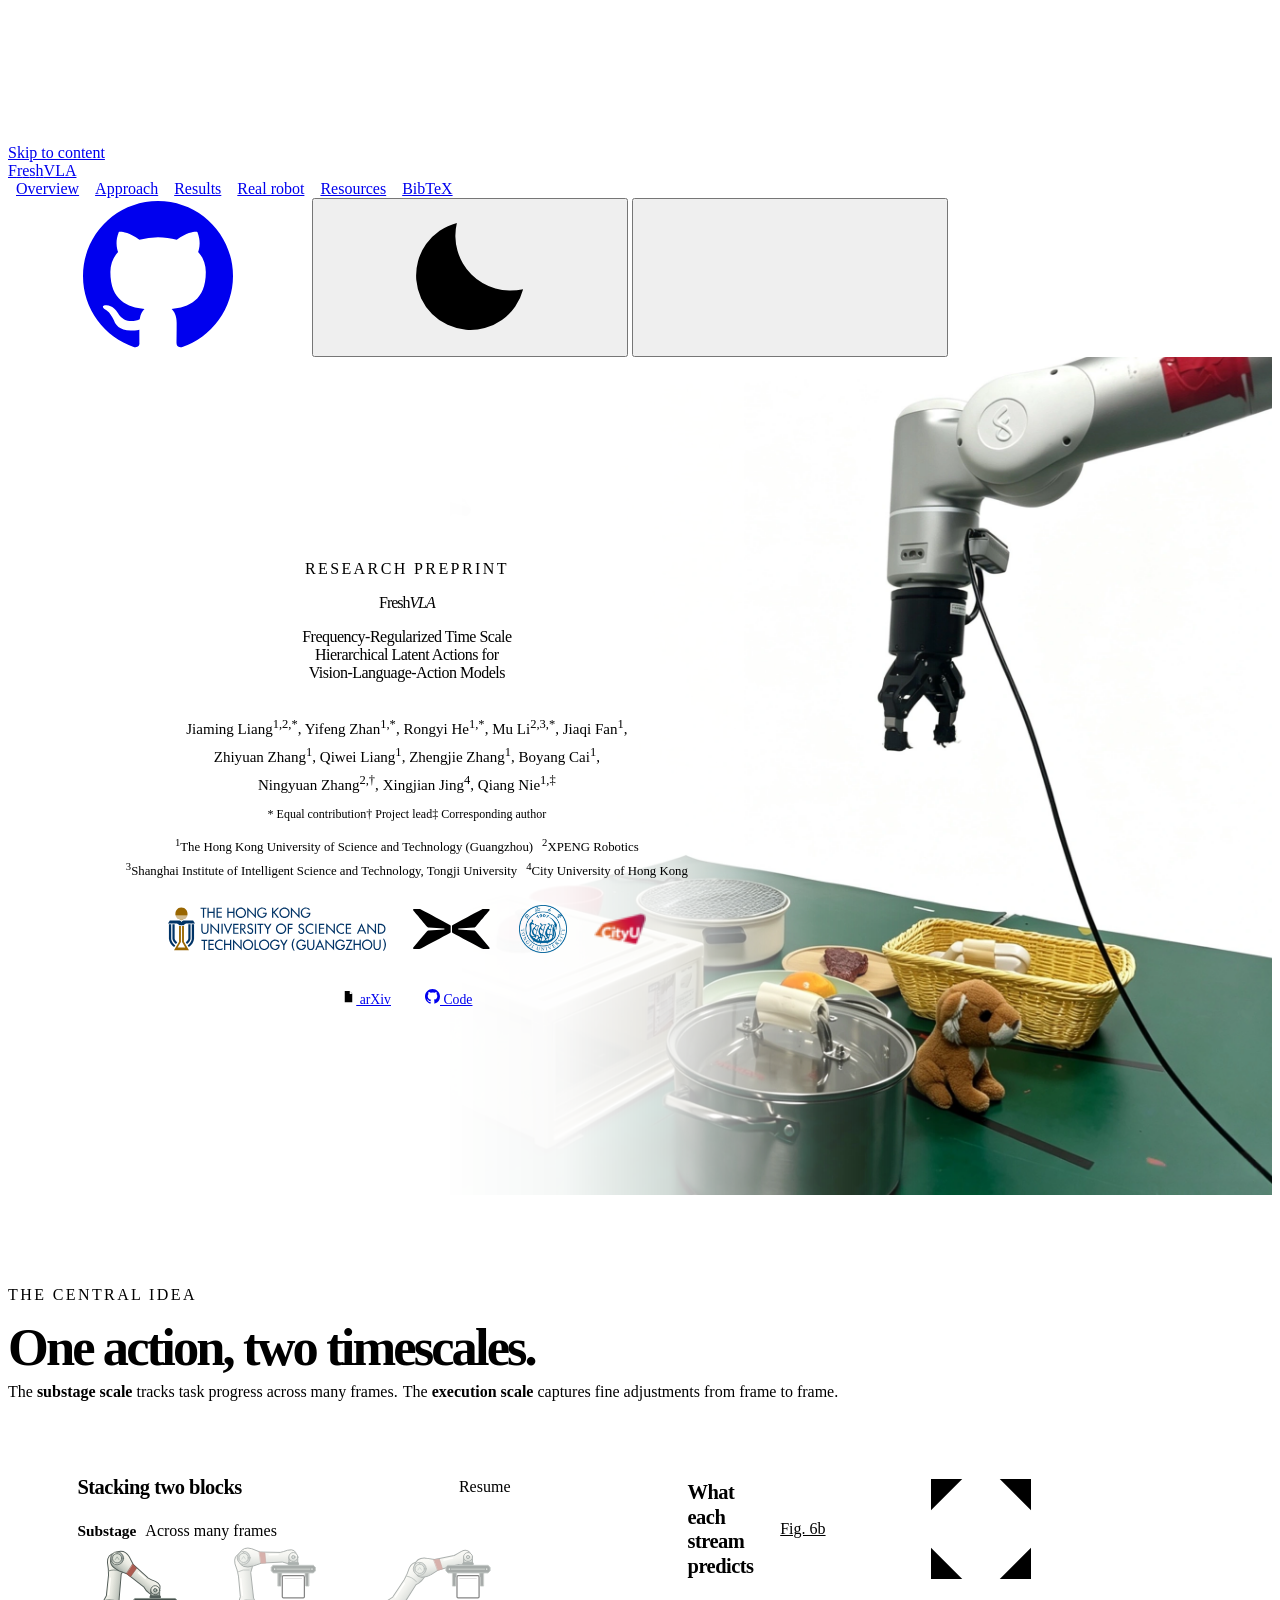
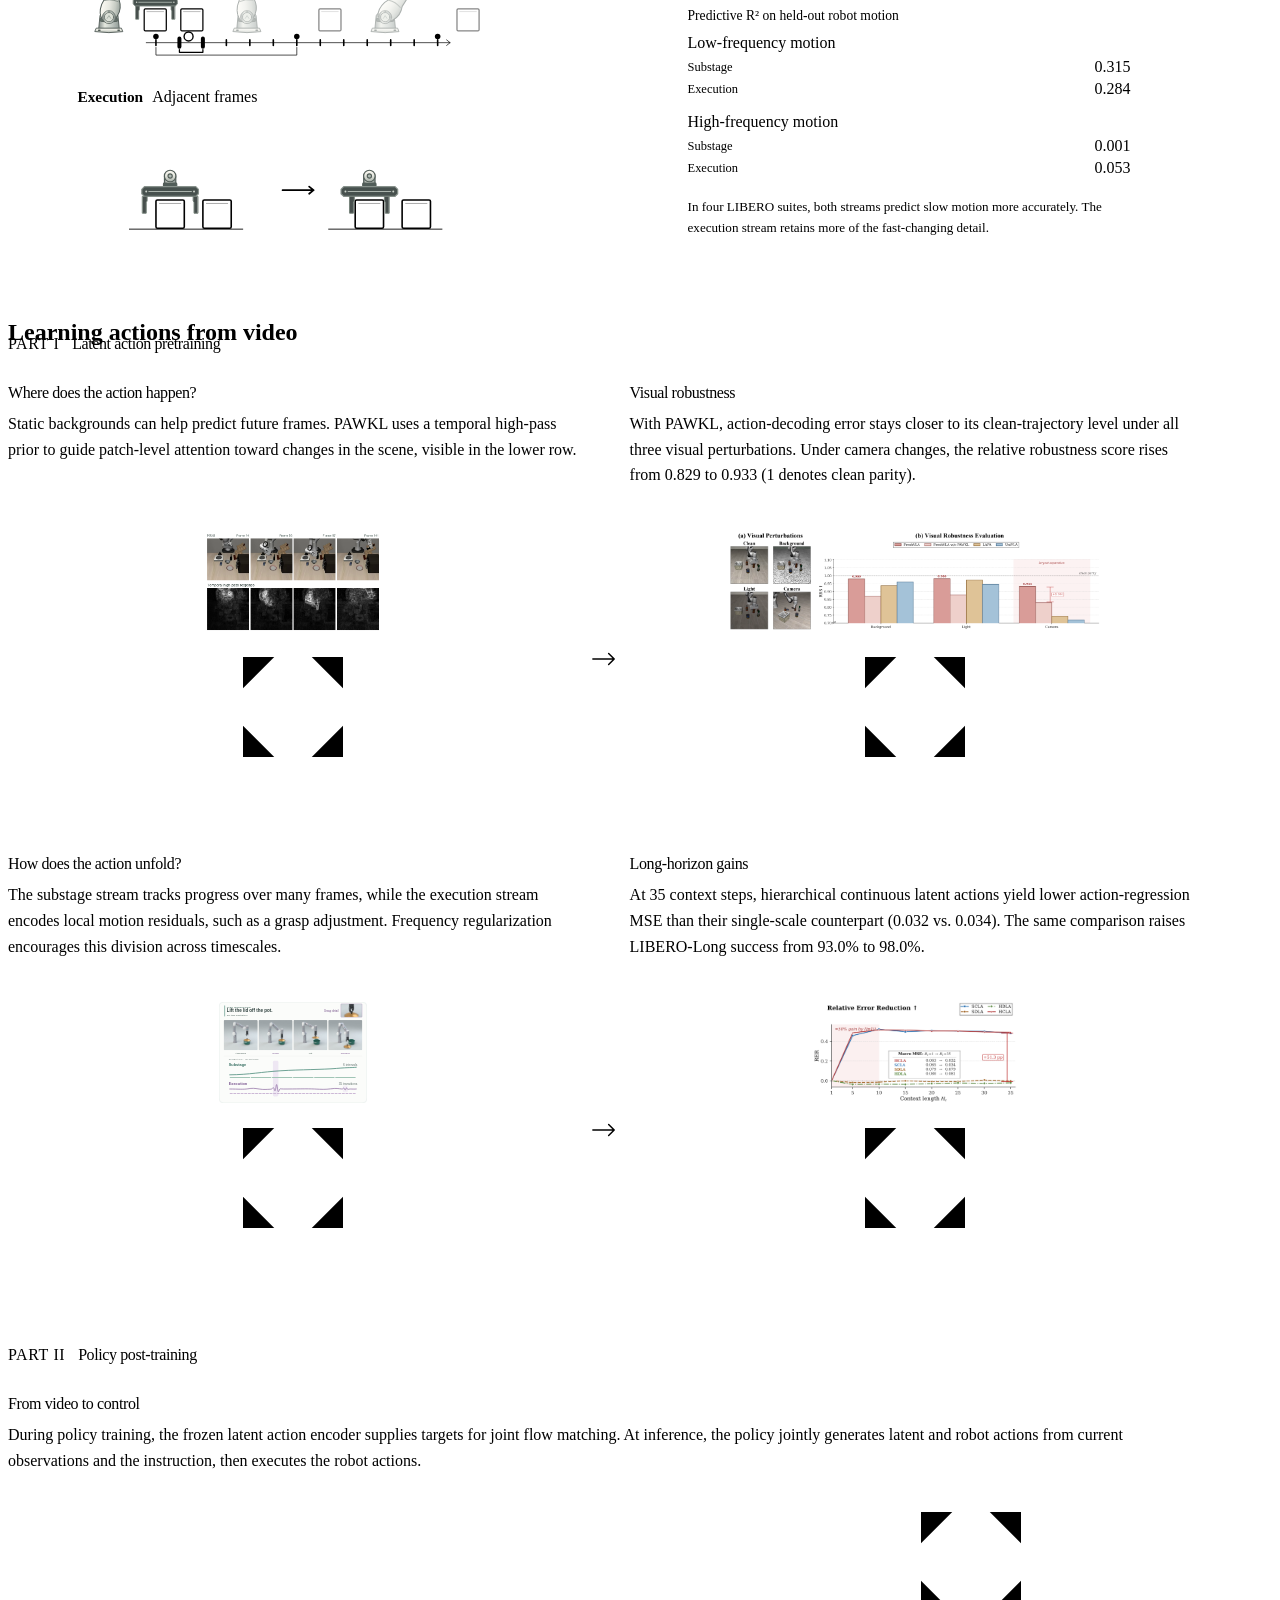
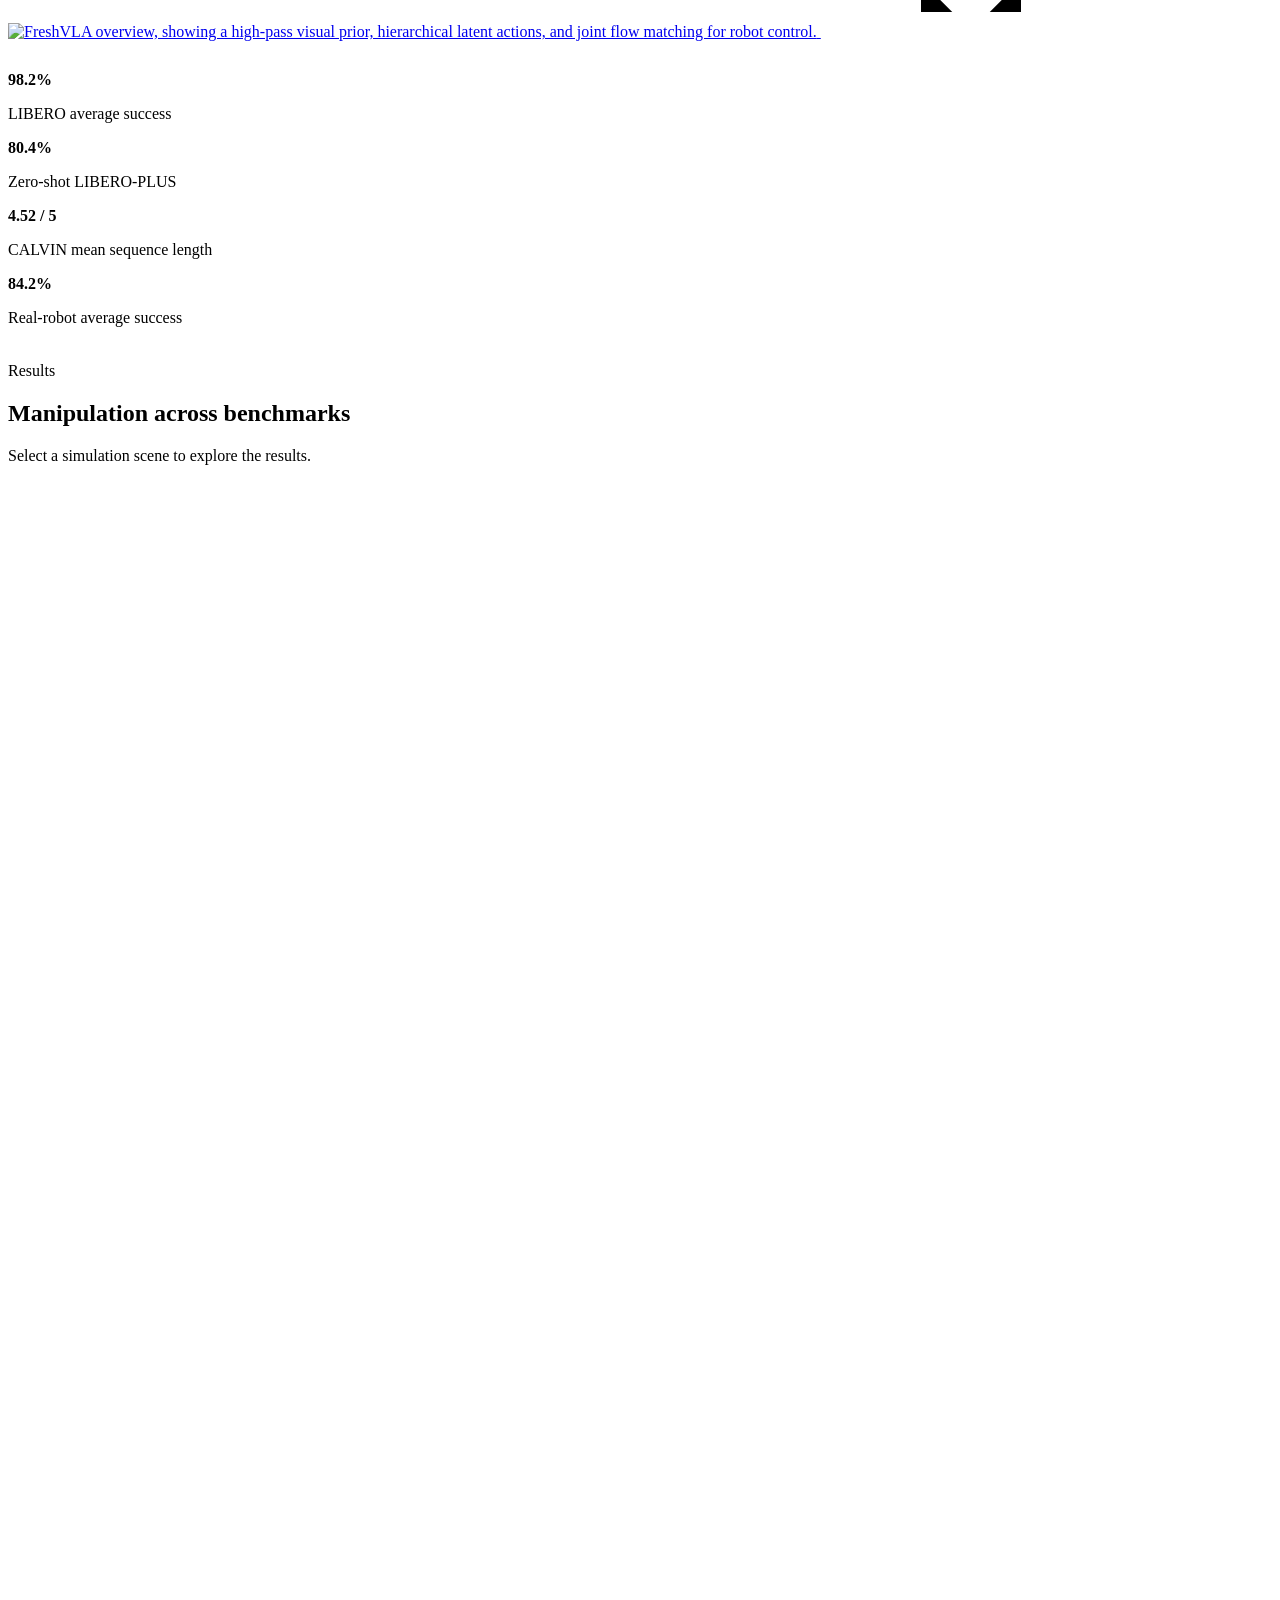
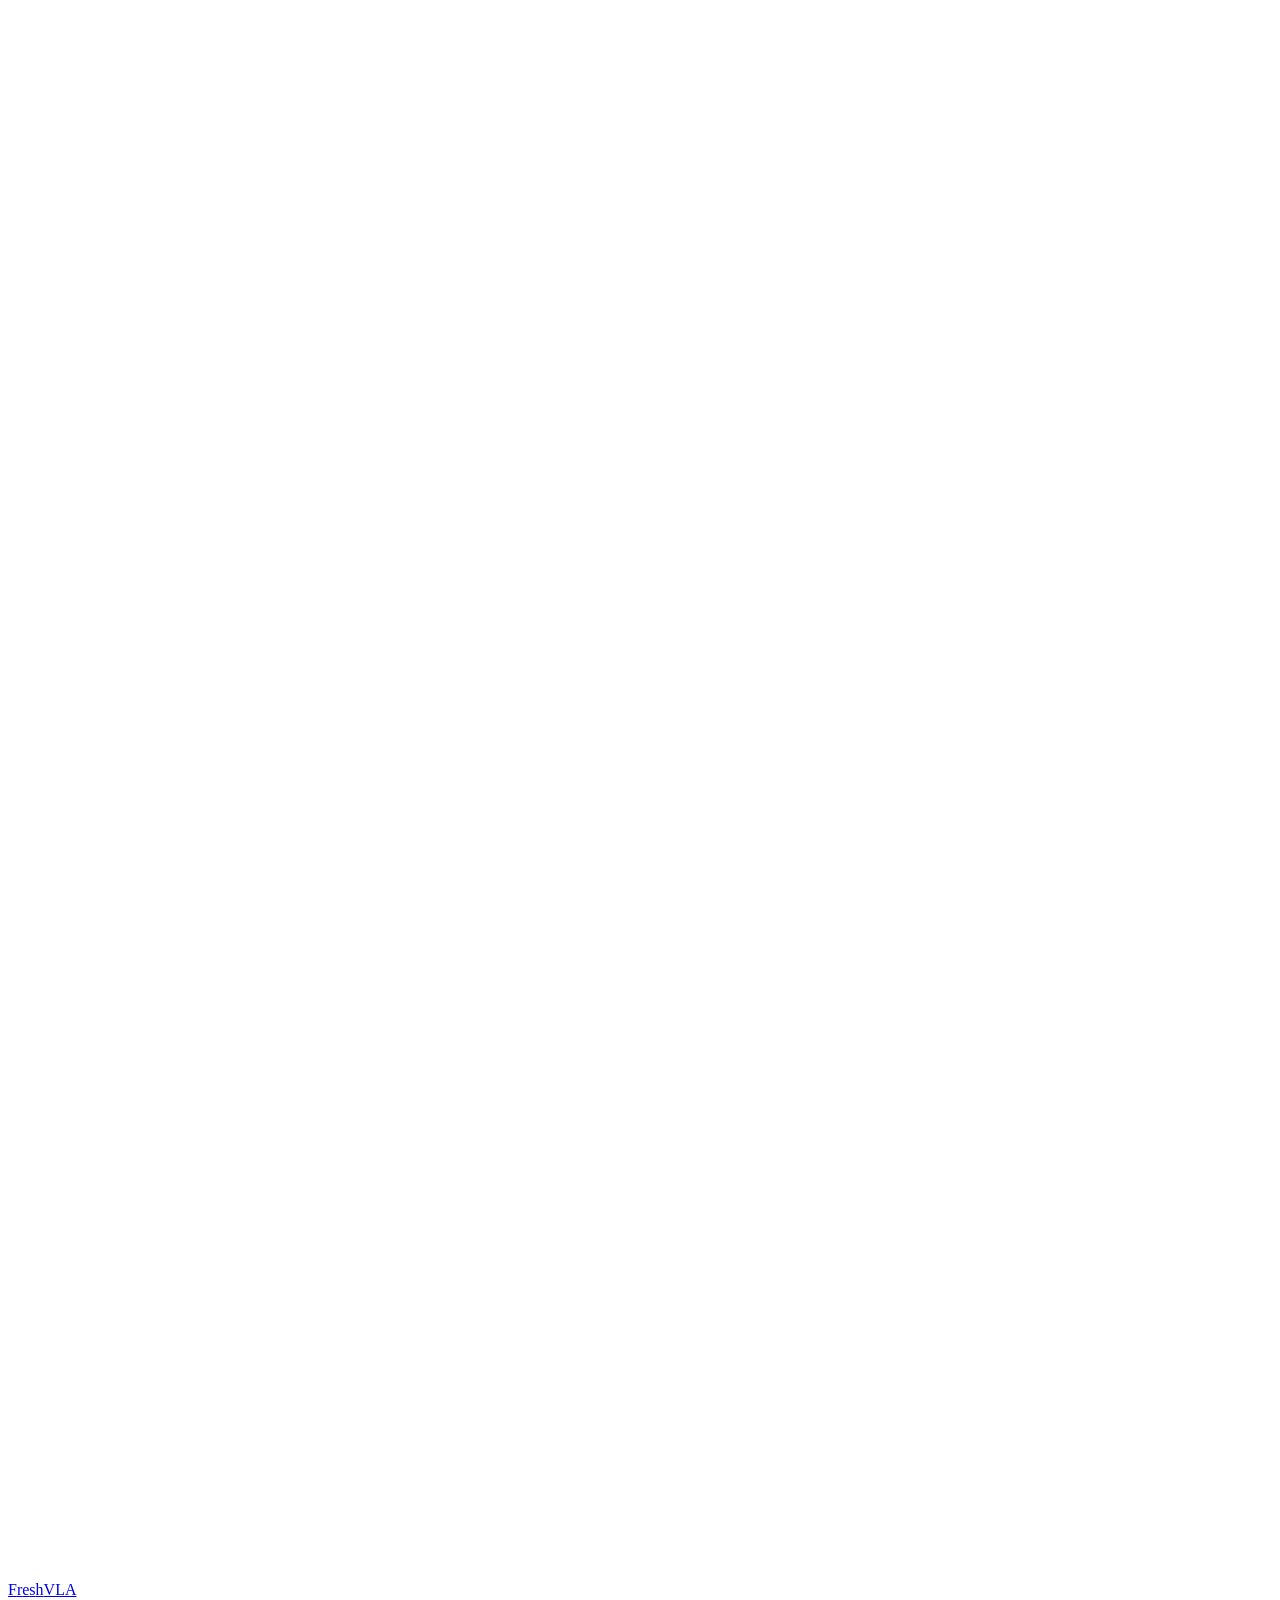
==== commit 7c2f8e53: "Synchronize the execution close-up and compact the timescale layout" ====
--- a/index.html
+++ b/index.html
@@ -10,10 +10,11 @@
   <link rel="preload" href="assets/fonts/fraunces.woff2" as="font" type="font/woff2" crossorigin>
   <link rel="preload" href="assets/fonts/inter.woff2" as="font" type="font/woff2" crossorigin>
   <link rel="stylesheet" href="assets/site.css">
-  <link rel="stylesheet" href="assets/cover.css?v=b7ca4d1c">
+  <link rel="stylesheet" href="assets/cover.css?v=d93c2754">
   <link rel="stylesheet" href="assets/video-learning.css?v=929f2faa">
   <link rel="stylesheet" href="assets/benchmark-scene.css?v=466861ce">
   <script defer src="assets/site.js"></script>
+  <script defer src="assets/stack-motion.js?v=4a51c72f"></script>
   <script defer src="assets/benchmark-scene.js?v=2ba63d20"></script>
   <script defer src="assets/cover-motion.js?v=427b3ac6"></script>
   <style>
@@ -100,15 +101,22 @@
         <header class="idea">
           <p class="paper-kind">The central idea</p>
           <h2 id="timescales-title">One action, two timescales.</h2>
+          <p class="scale-intro">
+            <span>The <strong>substage scale</strong> tracks task progress across many frames.</span>
+            <span>The <strong class="execution-name">execution scale</strong> captures fine adjustments from frame to frame.</span>
+          </p>
         </header>
         <figure class="task-study" aria-labelledby="blocks-heading">
           <header>
-            <h3 id="blocks-heading">Stacking two blocks</h3>
-            <p class="probe-subtitle">Illustration · Follow the green block</p>
+            <div class="stack-heading">
+              <h3 id="blocks-heading">Stacking two blocks</h3>
+              <button type="button" class="stack-playback" aria-controls="stack-sequence stack-detail" hidden>Play motion</button>
+            </div>
+            <p class="scale-label"><strong>Substage</strong>Across many frames</p>
           </header>
-          <svg viewBox="-30 -50 595 330" role="img" aria-labelledby="task-study-title" aria-describedby="task-study-desc" fill="none" stroke="currentColor" stroke-linecap="round" stroke-linejoin="round">
+          <svg id="stack-sequence" viewBox="-30 -27 595 168" role="img" aria-labelledby="task-study-title" aria-describedby="task-study-desc" fill="none" stroke="currentColor" stroke-linecap="round" stroke-linejoin="round">
             <title id="task-study-title">Stacking two blocks at two temporal scales</title>
-            <desc id="task-study-desc">The arm reaches for the green block, carries it over the base block, and releases it onto the stack. Black dots mark substage anchors on a shared timeline. Green ticks mark individual frames across both intervals. The two bold ticks select one execution step. The enlarged views show the parallel jaws moving inward until their pads meet the sides of the block.</desc>
+            <desc id="task-study-desc">Three illustrative poses show the arm stacking a block. Black dots mark substage anchors. Green ticks show the frames between them. The two bold ticks mark the adjacent frames compared below.</desc>
             <defs>
               <g id="study-cube" stroke-width="1.8">
                 <rect x="-16" y="-32" width="32" height="32" rx="1.6" fill="color-mix(in srgb,currentColor 15%,var(--surface))"/>
@@ -156,17 +164,8 @@
                 <path d="M-6 11h5v5l-1 2v12h-4Z" fill="#474f4d"/>
                 <path d="M-2 20h2v10h-2Z" fill="var(--detail-ink)" stroke="none"/>
               </g>
-              <g id="study-grip-open">
-                <use href="#study-palm"/>
-                <use href="#study-finger" x="-25"/><use href="#study-finger" transform="translate(25) scale(-1 1)"/>
-              </g>
-              <g id="study-grip-closed">
-                <use href="#study-palm"/>
-                <use href="#study-finger" x="-16"/><use href="#study-finger" transform="translate(16) scale(-1 1)"/>
-              </g>
             </defs>
-            <g transform="translate(65)">
-              <text class="span-label" y="-28" text-anchor="middle">Reach</text>
+            <g class="stack-pose" transform="translate(65)">
               <use href="#arm-pedestal" x="-72" y="95"/>
               <use href="#arm-upper" transform="translate(-72 76) rotate(-82.11)"/>
               <use href="#arm-fore" transform="translate(-60.2 -9.2) rotate(39.93)"/>
@@ -174,12 +173,12 @@
               <use href="#arm-bearing" x="-60.2" y="-9.2"/>
               <use href="#study-cube" x="48" y="96"/>
               <use href="#study-cube" x="-5" y="96" class="study-inbetweens"/>
-              <g transform="translate(-5 49)">
-                <use href="#study-grip-open"/>
+              <g class="stack-tool" transform="translate(-5 49)">
+                <use href="#study-palm"/>
+                <use href="#study-finger" x="-25"/><use href="#study-finger" transform="translate(25) scale(-1 1)"/>
               </g>
             </g>
-            <g transform="translate(265)">
-              <text class="span-label" y="-28" text-anchor="middle">Carry</text>
+            <g class="stack-pose" transform="translate(265)">
               <use href="#arm-pedestal" x="-72" y="95"/>
               <use href="#arm-upper" transform="translate(-72 76) rotate(-54.37)"/>
               <use href="#arm-fore" transform="translate(-21.9 6.1) rotate(-13.75)"/>
@@ -187,12 +186,12 @@
               <use href="#arm-bearing" x="-21.9" y="6.1"/>
               <use href="#study-cube" x="48" y="96"/>
               <use href="#study-cube" x="48" y="48" class="study-inbetweens"/>
-              <g transform="translate(48 1)">
-                <use href="#study-grip-closed"/>
+              <g class="stack-tool" transform="translate(48 1)">
+                <use href="#study-palm"/>
+                <use href="#study-finger" x="-16"/><use href="#study-finger" transform="translate(16) scale(-1 1)"/>
               </g>
             </g>
-            <g transform="translate(465)">
-              <text class="span-label" y="-28" text-anchor="middle">Stack</text>
+            <g class="stack-pose" transform="translate(465)">
               <use href="#arm-pedestal" x="-72" y="95"/>
               <use href="#arm-upper" transform="translate(-72 76) rotate(-55.94)"/>
               <use href="#arm-fore" transform="translate(-23.8 4.7) rotate(-3.75)"/>
@@ -200,44 +199,53 @@
               <use href="#arm-bearing" x="-23.8" y="4.7"/>
               <use href="#study-cube" x="48" y="96"/>
               <use href="#study-cube" x="48" y="64" class="study-inbetweens"/>
-              <g transform="translate(48 12)">
-                <use href="#study-grip-open"/>
+              <g class="stack-tool" transform="translate(48 12)">
+                <use href="#study-palm"/>
+                <use href="#study-finger" x="-25"/><use href="#study-finger" transform="translate(25) scale(-1 1)"/>
               </g>
             </g>
-            <path class="study-guide" d="M51 111h434m-5-4 5 4-5 4"/>
-            <g class="study-inbetweens" stroke-width="1.8">
+            <path class="study-guide" d="M47 113h440m-5-4 5 4-5 4"/>
+            <g class="study-inbetweens">
               <defs>
-                <path id="execution-ticks" stroke-width="1.6" vector-effect="non-scaling-stroke" d="M65 107v8 m20-8v8 m20-8v8 m20-8v8 m20-8v8 m20-8v8 m20-8v8 m20-8v8 m20-8v8 m20-8v8"/>
+                <path id="six-frame-ticks" d="M61 109v8 m34-8v8 m34-8v8 m34-8v8 m34-8v8 m34-8v8" stroke-width="1.6" vector-effect="non-scaling-stroke"/>
               </defs>
-              <use href="#execution-ticks"/><use href="#execution-ticks" x="200"/>
-              <path d="M465 107v8"/>
-              <path d="M85 105v12 M105 105v12" stroke-width="4" vector-effect="non-scaling-stroke"/>
-              <path d="M85 121v4h20v-4 M95 125v16"/>
+              <use href="#six-frame-ticks"/><use href="#six-frame-ticks" x="204"/>
+              <path d="M469 109v8" stroke-width="1.6" vector-effect="non-scaling-stroke"/>
+              <g class="stack-frame-pair" transform="translate(95)">
+                <path d="M0 107v12 M34 107v12" stroke-width="4" vector-effect="non-scaling-stroke"/>
+                <path d="M0 123v4h34v-4" stroke-width="1.8"/>
+              </g>
             </g>
             <g fill="currentColor" stroke="none">
-              <circle cx="65" cy="111" r="4"/><circle cx="265" cy="111" r="4"/><circle cx="465" cy="111" r="4"/>
+              <circle cx="61" cy="104" r="4"/><circle cx="265" cy="104" r="4"/><circle cx="469" cy="104" r="4"/>
             </g>
-            <path class="study-guide" d="M65 121v12h200v-12"/>
-            <text x="278" y="137" class="span-label">Across several frames</text>
-            <rect x="-25" y="141" width="580" height="135" rx="9" fill="var(--band)" stroke="var(--line)"/>
-            <g text-anchor="middle" style="--surface:var(--band)">
-              <text x="265" y="160" class="span-label">Adjacent frames · grasp detail</text>
-              <g transform="translate(120 188) scale(1.2)">
-                <use href="#study-cube" y="47" class="study-inbetweens"/><use href="#study-grip-open"/>
-                <path d="M-38 48h76" class="study-guide"/>
-              </g>
-              <text x="120" y="267" class="span-label">Jaws closing</text>
-              <g transform="translate(407 188) scale(1.2)">
-                <use href="#study-cube" y="47" class="study-inbetweens"/><use href="#study-grip-closed"/>
-                <path d="M-38 48h76" class="study-guide"/>
-              </g>
-              <text x="407" y="267" class="span-label">Pads touch block</text>
-              <path class="study-guide" d="M238 216h45m-6-5 6 5-6 5" stroke-width="2"/>
-            </g>
+            <path class="study-guide" d="M61 120v11h204v-11"/>
+            <circle class="stack-cursor" cx="61" cy="104" r="6.5" stroke="var(--detail-ink)" stroke-width="2" visibility="hidden"/>
           </svg>
-          <figcaption class="study-key">
-            <span><strong>Substage</strong>Across many frames, the arm lifts, carries, and stacks the block.</span>
-            <span><strong>Execution</strong>Between adjacent frames, the fingers close around the stationary block.</span>
+          <figcaption class="grasp-detail">
+            <p class="scale-label"><strong>Execution</strong>Adjacent frames</p>
+            <svg id="stack-detail" viewBox="0 -24 440 131" role="img" aria-labelledby="grasp-title" fill="none" stroke="currentColor" stroke-linecap="round" stroke-linejoin="round">
+              <title id="grasp-title">Gripper and block in two consecutive frames of the stack</title>
+              <g class="stack-detail-frame" transform="translate(80)">
+                <path class="study-guide" d="M-51 97h128"/>
+                <use href="#study-cube" x="48" y="96"/>
+                <use href="#study-cube" x="-5" y="96" class="study-inbetweens"/>
+                <g class="stack-tool" transform="translate(-5 49)">
+                  <use href="#study-palm"/>
+                  <use href="#study-finger" x="-25"/><use href="#study-finger" transform="translate(25) scale(-1 1)"/>
+                </g>
+              </g>
+              <g class="stack-detail-frame" transform="translate(305)">
+                <path class="study-guide" d="M-51 97h128"/>
+                <use href="#study-cube" x="48" y="96"/>
+                <use href="#study-cube" x="-5" y="96" class="study-inbetweens"/>
+                <g class="stack-tool" transform="translate(-5 49)">
+                  <use href="#study-palm"/>
+                  <use href="#study-finger" x="-16"/><use href="#study-finger" transform="translate(16) scale(-1 1)"/>
+                </g>
+              </g>
+              <path class="study-guide" d="M202 53h35m-5-4 5 4-5 4" stroke-width="2"/>
+            </svg>
           </figcaption>
         </figure>
         <figure class="probe" aria-labelledby="probe-title">
--- a/assets/cover.css
+++ b/assets/cover.css
@@ -57,28 +57,29 @@
 .paper-details .actions {margin:clamp(22px,4vh,42px) 0 0;gap:8px}
 .paper-details .btn {font-size:.86rem;padding:9px 15px;gap:6px}
 .paper-details .btn .icon {width:15px;height:15px}
-#timescales {background:var(--band);border-block:1px solid var(--line)}
+#timescales {--detail-ink:color-mix(in srgb,var(--c3) 60%,var(--ink));background:var(--band);border-block:1px solid var(--line)}
 .timescale-layout {
   display:grid;
   grid-template-columns:repeat(2,minmax(0,1fr));
   column-gap:clamp(16px,2.2vw,30px);
-  padding-block:clamp(26px,3vw,44px);
-}
-.timescale-layout > .idea {grid-column:1 / -1;margin-bottom:clamp(14px,1.6vw,22px)}
+  padding-block:clamp(20px,2vw,30px);
+}
+.timescale-layout > .idea {grid-column:1 / -1;margin-bottom:clamp(10px,1.2vw,16px)}
 .idea h2 {margin:10px 0 0;text-wrap:balance;font-size:clamp(2.5rem,4.1vw,3.65rem);letter-spacing:-.055em;line-height:1.03}
-.task-study {--detail-ink:color-mix(in srgb,var(--c3) 60%,var(--ink))}
-.task-study svg {display:block;width:100%;height:auto;color:var(--ink)}
+.scale-intro {display:flex;flex-wrap:wrap;gap:2px .32em;margin:6px 0 0;color:var(--soft);font-size:1rem;line-height:1.5}
+.scale-intro strong {color:var(--ink)}
+.scale-intro .execution-name {color:var(--detail-ink)}
+.task-study svg {display:block;width:100%;height:auto;max-height:clamp(74px,21vw,116px);color:var(--ink)}
 .study-guide {color:color-mix(in srgb,var(--muted) 65%,var(--band))}
 .study-inbetweens {color:var(--detail-ink)}
-.task-study .span-label {fill:currentColor;stroke:var(--surface);stroke-width:4;paint-order:stroke;font:500 16px var(--sans)}
-@media(max-width:600px) {
-  .task-study .span-label {font-size:20px}
-}
-.study-key {display:grid;grid-template-columns:repeat(2,minmax(0,1fr));gap:18px;font:.86rem/1.5 var(--sans);color:var(--soft)}
-.study-key strong {display:block;margin-bottom:3px;font-size:1rem;color:var(--ink)}
-.study-key strong::before {content:"";display:inline-block;width:7px;height:7px;margin:0 7px 1px 0;border-radius:50%;background:currentColor}
-.study-key span + span strong {color:var(--detail-ink)}
-.study-key span + span strong::before {width:4px;height:11px;border-radius:2px}
+.stack-heading {display:flex;align-items:center;justify-content:space-between;gap:8px}
+.stack-playback {flex:none;padding:4px 10px;border:1px solid var(--line);border-radius:20px;background:var(--surface);color:var(--soft);font:500 .77rem/1.5 var(--sans)}
+.stack-playback:hover {border-color:var(--detail-ink);color:var(--detail-ink)}
+.task-study header .scale-label {margin:2px 0 4px}
+.scale-label {display:flex;align-items:baseline;gap:9px;color:var(--muted);font:.84rem/1.4 var(--sans)}
+.scale-label strong {color:var(--ink);font-size:.96rem}
+.grasp-detail {margin:2px 0 0;padding-top:5px;border-top:1px solid var(--line);text-align:left}
+.grasp-detail strong {color:var(--detail-ink)}
 .substage-bar {background:var(--substage)}
 .execution-bar {background:var(--execution)}
 .timescale-layout > figure {
@@ -102,9 +103,9 @@
 .bar-track {height:8px;background:var(--band);border-radius:1px}
 .bar-track i {display:block;height:100%;min-width:1px;border-radius:inherit;background-size:max(32px,100%) 100%;background-repeat:no-repeat}
 .probe-value {font:400 .78rem var(--mono);text-align:right}
-.timescale-layout figure > figcaption {margin-top:10px;padding-top:8px;border-top:1px solid var(--line);text-align:left}
-.probe figcaption {color:var(--muted);font-size:.82rem;line-height:1.55}
-.task-study svg,.probe-bands {align-self:center}
+.probe figcaption {margin-top:10px;padding-top:8px;border-top:1px solid var(--line);text-align:left;color:var(--muted);font-size:.82rem;line-height:1.55}
+.timescale-layout > .task-study {display:flex;flex-direction:column;justify-content:space-between}
+.probe-bands {align-self:center}
 .research-cover .robot-section {padding-block:clamp(3.5rem,8vw,6rem)}
 .research-cover .eyebrow::before,
 .research-cover .idea>.paper-kind::before {
@@ -206,7 +207,7 @@
   .paper-details .actions {margin-top:20px}
 }
 @media(max-width:850px) {
-  .timescale-layout {grid-template-columns:1fr;row-gap:16px}
+  .timescale-layout {grid-template-columns:1fr;row-gap:12px}
   .timescale-layout > .idea {margin-bottom:0}
   .timescale-layout > figure {display:block;grid-row:auto}
 }
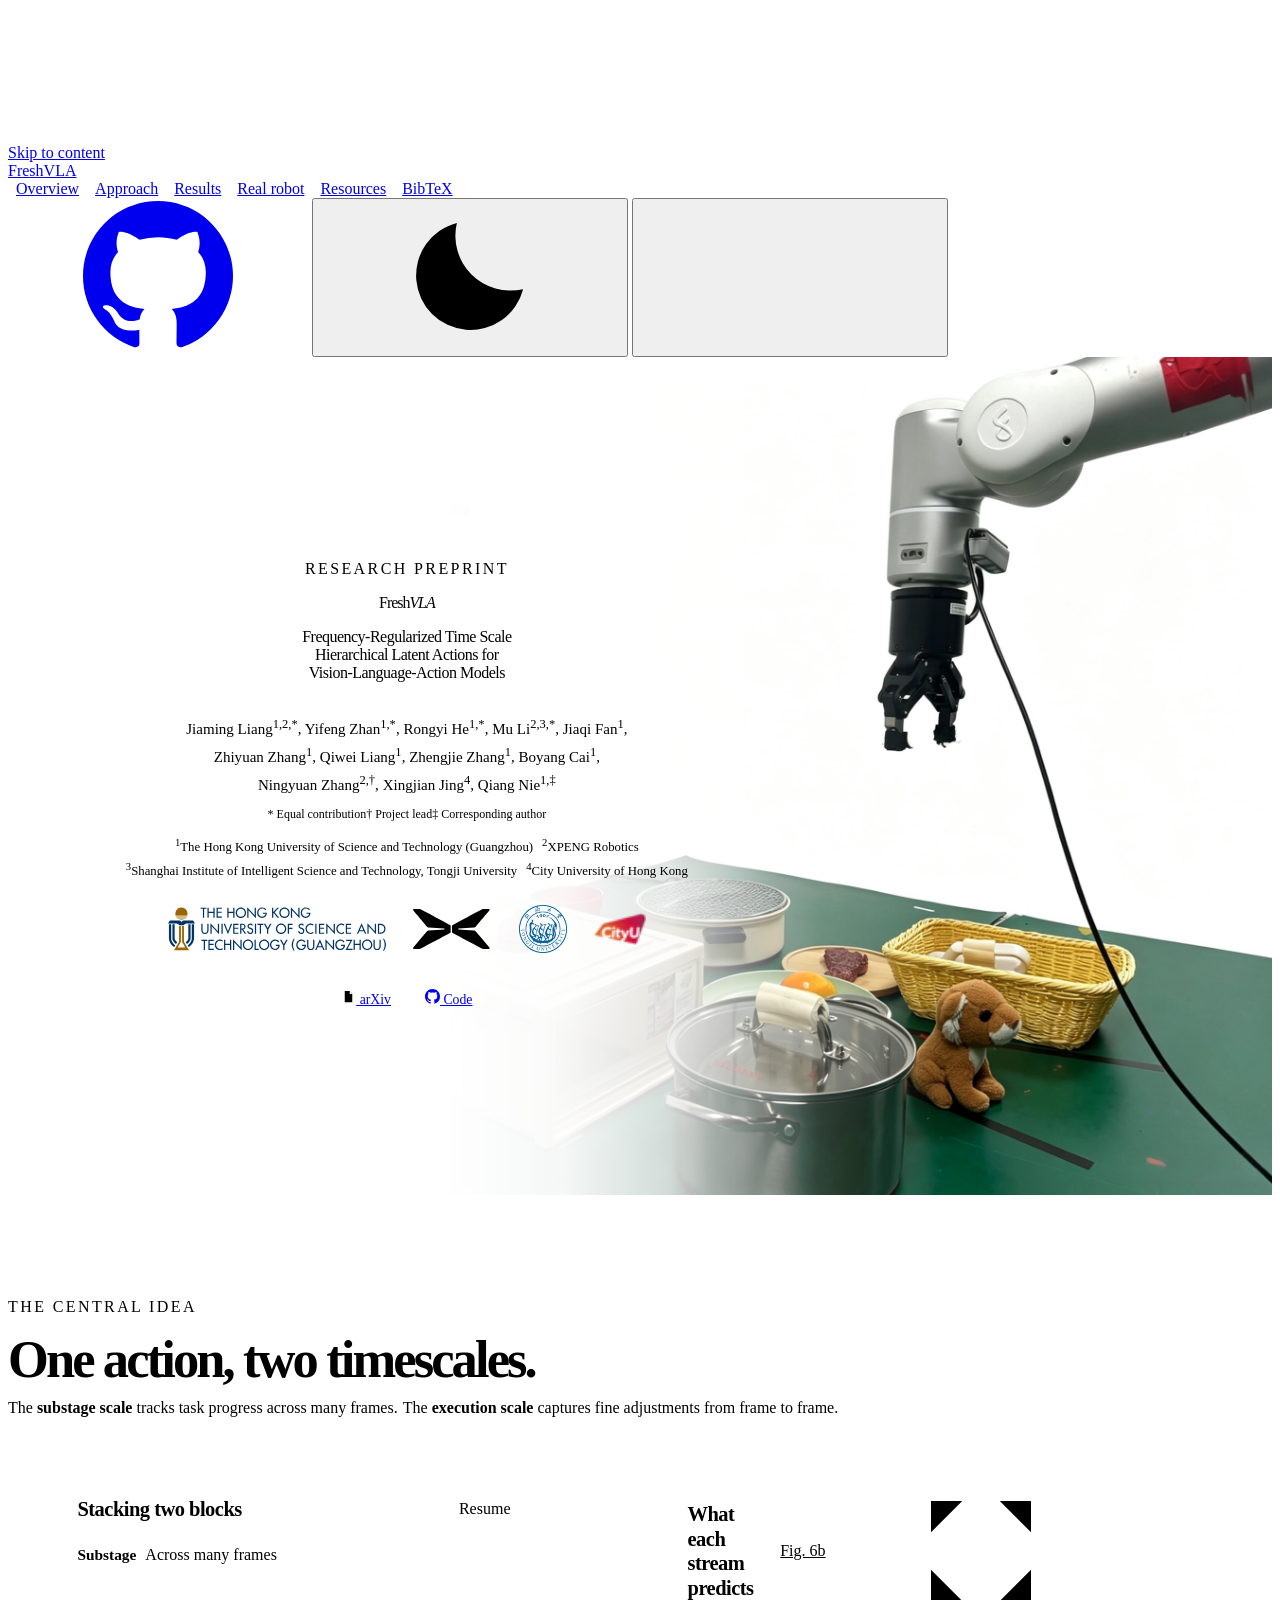
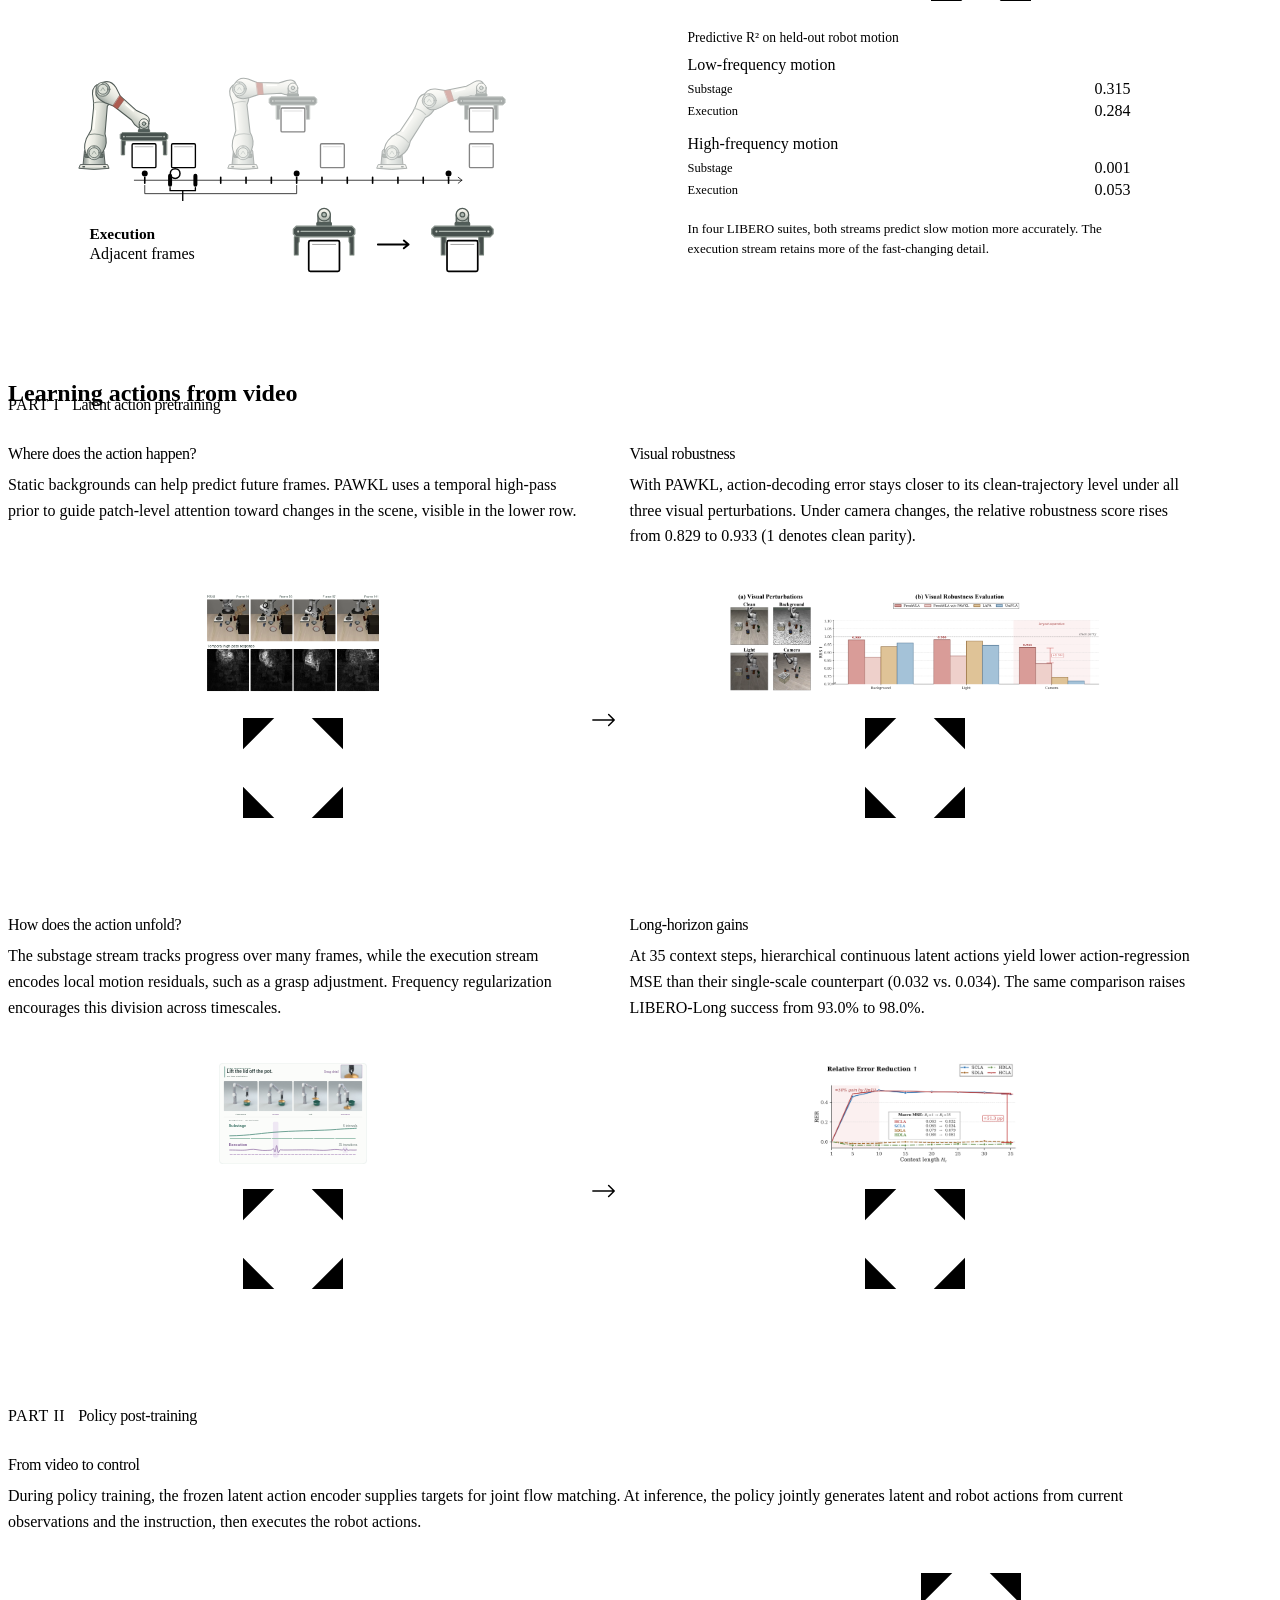
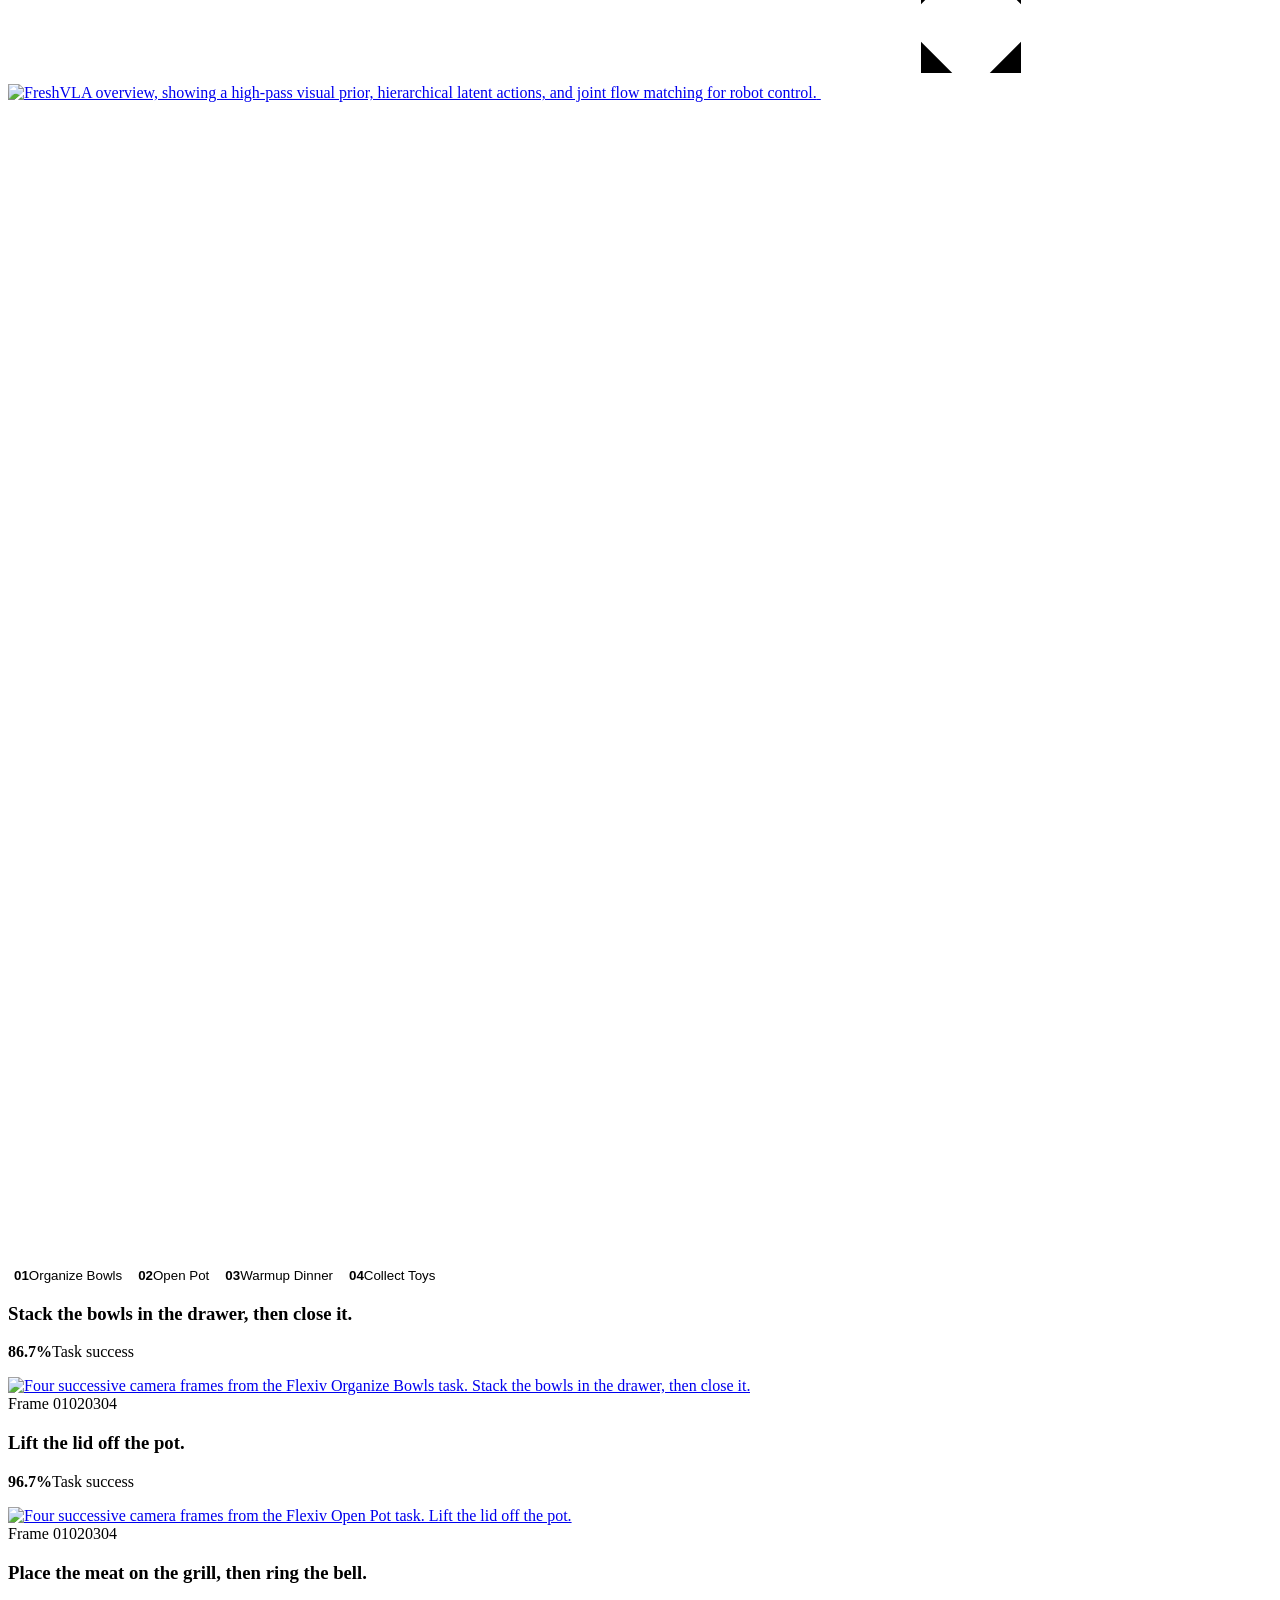
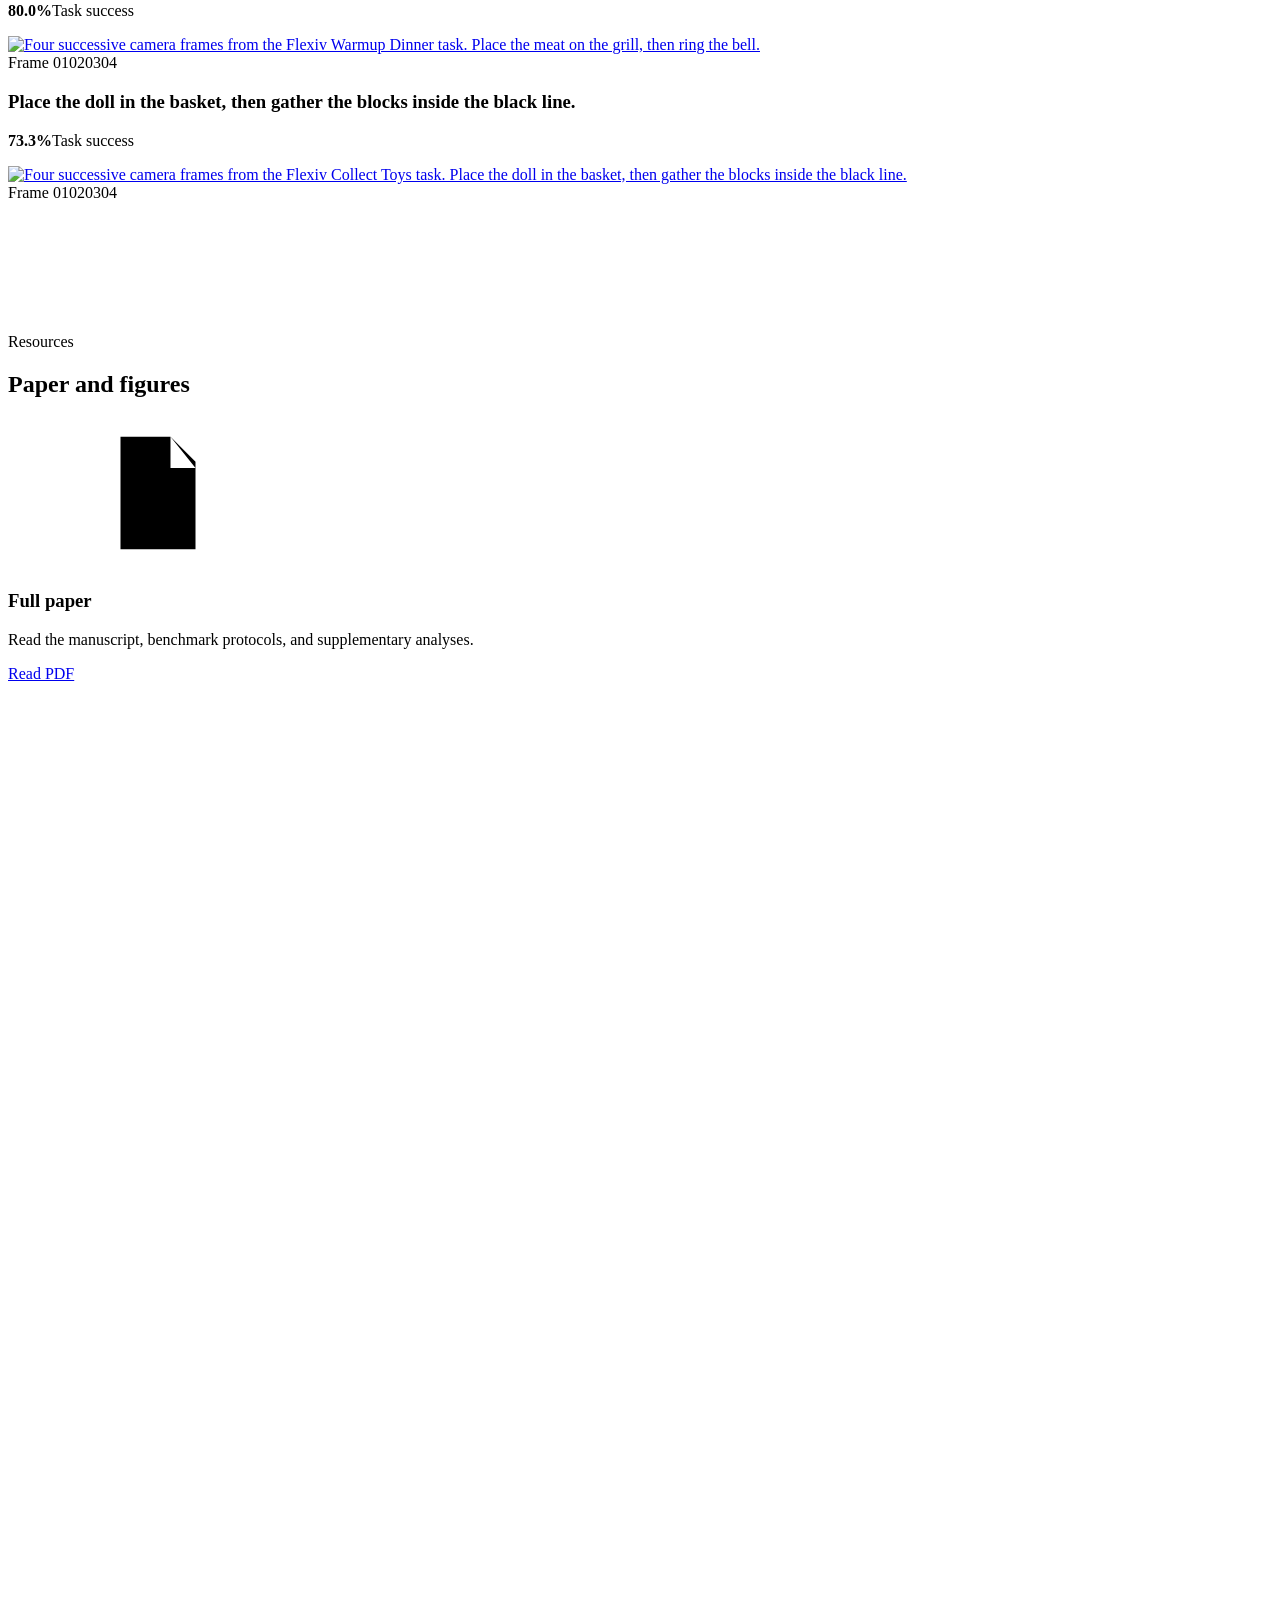
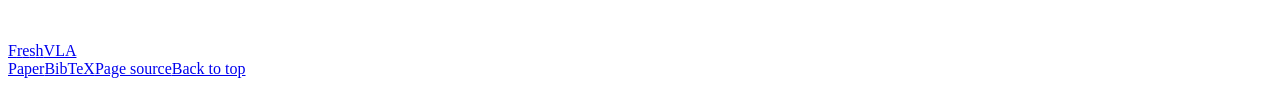
==== commit 2fff2596: "Animate the block-stacking sequence with a static execution close-up" ====
--- a/index.html
+++ b/index.html
@@ -10,11 +10,11 @@
   <link rel="preload" href="assets/fonts/fraunces.woff2" as="font" type="font/woff2" crossorigin>
   <link rel="preload" href="assets/fonts/inter.woff2" as="font" type="font/woff2" crossorigin>
   <link rel="stylesheet" href="assets/site.css">
-  <link rel="stylesheet" href="assets/cover.css?v=d93c2754">
+  <link rel="stylesheet" href="assets/cover.css?v=4508e4fd">
   <link rel="stylesheet" href="assets/video-learning.css?v=929f2faa">
   <link rel="stylesheet" href="assets/benchmark-scene.css?v=466861ce">
   <script defer src="assets/site.js"></script>
-  <script defer src="assets/stack-motion.js?v=4a51c72f"></script>
+  <script defer src="assets/stack-motion.js"></script>
   <script defer src="assets/benchmark-scene.js?v=2ba63d20"></script>
   <script defer src="assets/cover-motion.js?v=427b3ac6"></script>
   <style>
@@ -110,13 +110,13 @@
           <header>
             <div class="stack-heading">
               <h3 id="blocks-heading">Stacking two blocks</h3>
-              <button type="button" class="stack-playback" aria-controls="stack-sequence stack-detail" hidden>Play motion</button>
+              <button type="button" class="stack-playback" aria-controls="stack-sequence" hidden>Play motion</button>
             </div>
             <p class="scale-label"><strong>Substage</strong>Across many frames</p>
           </header>
           <svg id="stack-sequence" viewBox="-30 -27 595 168" role="img" aria-labelledby="task-study-title" aria-describedby="task-study-desc" fill="none" stroke="currentColor" stroke-linecap="round" stroke-linejoin="round">
             <title id="task-study-title">Stacking two blocks at two temporal scales</title>
-            <desc id="task-study-desc">Three illustrative poses show the arm stacking a block. Black dots mark substage anchors. Green ticks show the frames between them. The two bold ticks mark the adjacent frames compared below.</desc>
+            <desc id="task-study-desc">Three illustrative poses show the arm stacking a block. Black dots mark substage anchors. Green ticks show the frames between them. The two bold ticks mark the adjacent frames enlarged below.</desc>
             <defs>
               <g id="study-cube" stroke-width="1.8">
                 <rect x="-16" y="-32" width="32" height="32" rx="1.6" fill="color-mix(in srgb,currentColor 15%,var(--surface))"/>
@@ -164,6 +164,14 @@
                 <path d="M-6 11h5v5l-1 2v12h-4Z" fill="#474f4d"/>
                 <path d="M-2 20h2v10h-2Z" fill="var(--detail-ink)" stroke="none"/>
               </g>
+              <g id="study-grip-open">
+                <use href="#study-palm"/>
+                <use href="#study-finger" x="-25"/><use href="#study-finger" transform="translate(25) scale(-1 1)"/>
+              </g>
+              <g id="study-grip-closed">
+                <use href="#study-palm"/>
+                <use href="#study-finger" x="-16"/><use href="#study-finger" transform="translate(16) scale(-1 1)"/>
+              </g>
             </defs>
             <g class="stack-pose" transform="translate(65)">
               <use href="#arm-pedestal" x="-72" y="95"/>
@@ -211,10 +219,8 @@
               </defs>
               <use href="#six-frame-ticks"/><use href="#six-frame-ticks" x="204"/>
               <path d="M469 109v8" stroke-width="1.6" vector-effect="non-scaling-stroke"/>
-              <g class="stack-frame-pair" transform="translate(95)">
-                <path d="M0 107v12 M34 107v12" stroke-width="4" vector-effect="non-scaling-stroke"/>
-                <path d="M0 123v4h34v-4" stroke-width="1.8"/>
-              </g>
+              <path d="M95 107v12 M129 107v12" stroke-width="4" vector-effect="non-scaling-stroke"/>
+              <path d="M95 123v4h34v-4 M112 127v14" stroke-width="1.8"/>
             </g>
             <g fill="currentColor" stroke="none">
               <circle cx="61" cy="104" r="4"/><circle cx="265" cy="104" r="4"/><circle cx="469" cy="104" r="4"/>
@@ -224,27 +230,15 @@
           </svg>
           <figcaption class="grasp-detail">
             <p class="scale-label"><strong>Execution</strong>Adjacent frames</p>
-            <svg id="stack-detail" viewBox="0 -24 440 131" role="img" aria-labelledby="grasp-title" fill="none" stroke="currentColor" stroke-linecap="round" stroke-linejoin="round">
-              <title id="grasp-title">Gripper and block in two consecutive frames of the stack</title>
-              <g class="stack-detail-frame" transform="translate(80)">
-                <path class="study-guide" d="M-51 97h128"/>
-                <use href="#study-cube" x="48" y="96"/>
-                <use href="#study-cube" x="-5" y="96" class="study-inbetweens"/>
-                <g class="stack-tool" transform="translate(-5 49)">
-                  <use href="#study-palm"/>
-                  <use href="#study-finger" x="-25"/><use href="#study-finger" transform="translate(25) scale(-1 1)"/>
-                </g>
-              </g>
-              <g class="stack-detail-frame" transform="translate(305)">
-                <path class="study-guide" d="M-51 97h128"/>
-                <use href="#study-cube" x="48" y="96"/>
-                <use href="#study-cube" x="-5" y="96" class="study-inbetweens"/>
-                <g class="stack-tool" transform="translate(-5 49)">
-                  <use href="#study-palm"/>
-                  <use href="#study-finger" x="-16"/><use href="#study-finger" transform="translate(16) scale(-1 1)"/>
-                </g>
-              </g>
-              <path class="study-guide" d="M202 53h35m-5-4 5 4-5 4" stroke-width="2"/>
+            <svg viewBox="0 0 240 76" role="img" aria-labelledby="grasp-title" fill="none" stroke="currentColor" stroke-linecap="round" stroke-linejoin="round">
+              <title id="grasp-title">The two jaws close around the stationary block</title>
+              <g transform="translate(48 20)">
+                <use href="#study-cube" y="47" class="study-inbetweens"/><use href="#study-grip-open"/>
+              </g>
+              <path class="study-guide" d="M104 39h32m-5-4 5 4-5 4" stroke-width="2"/>
+              <g transform="translate(192 20)">
+                <use href="#study-cube" y="47" class="study-inbetweens"/><use href="#study-grip-closed"/>
+              </g>
             </svg>
           </figcaption>
         </figure>
--- a/assets/cover.css
+++ b/assets/cover.css
@@ -62,23 +62,24 @@
   display:grid;
   grid-template-columns:repeat(2,minmax(0,1fr));
   column-gap:clamp(16px,2.2vw,30px);
-  padding-block:clamp(20px,2vw,30px);
-}
-.timescale-layout > .idea {grid-column:1 / -1;margin-bottom:clamp(10px,1.2vw,16px)}
+  padding-block:clamp(26px,3vw,44px);
+}
+.timescale-layout > .idea {grid-column:1 / -1;margin-bottom:clamp(14px,1.6vw,22px)}
 .idea h2 {margin:10px 0 0;text-wrap:balance;font-size:clamp(2.5rem,4.1vw,3.65rem);letter-spacing:-.055em;line-height:1.03}
-.scale-intro {display:flex;flex-wrap:wrap;gap:2px .32em;margin:6px 0 0;color:var(--soft);font-size:1rem;line-height:1.5}
+.scale-intro {display:flex;flex-wrap:wrap;gap:2px .32em;margin:10px 0 0;color:var(--soft);font-size:1rem;line-height:1.5}
 .scale-intro strong {color:var(--ink)}
 .scale-intro .execution-name {color:var(--detail-ink)}
-.task-study svg {display:block;width:100%;height:auto;max-height:clamp(74px,21vw,116px);color:var(--ink)}
+.task-study svg {display:block;width:100%;height:auto;color:var(--ink)}
 .study-guide {color:color-mix(in srgb,var(--muted) 65%,var(--band))}
 .study-inbetweens {color:var(--detail-ink)}
 .stack-heading {display:flex;align-items:center;justify-content:space-between;gap:8px}
 .stack-playback {flex:none;padding:4px 10px;border:1px solid var(--line);border-radius:20px;background:var(--surface);color:var(--soft);font:500 .77rem/1.5 var(--sans)}
 .stack-playback:hover {border-color:var(--detail-ink);color:var(--detail-ink)}
-.task-study header .scale-label {margin:2px 0 4px}
+.task-study header .scale-label {margin:4px 0 10px}
 .scale-label {display:flex;align-items:baseline;gap:9px;color:var(--muted);font:.84rem/1.4 var(--sans)}
 .scale-label strong {color:var(--ink);font-size:.96rem}
-.grasp-detail {margin:2px 0 0;padding-top:5px;border-top:1px solid var(--line);text-align:left}
+.grasp-detail {margin:0;text-align:left;display:grid;grid-template-columns:minmax(0,.9fr) minmax(0,1.1fr);align-items:center;padding:6px 12px;background:var(--band);border-radius:8px}
+.grasp-detail .scale-label {display:grid;gap:2px}
 .grasp-detail strong {color:var(--detail-ink)}
 .substage-bar {background:var(--substage)}
 .execution-bar {background:var(--execution)}
@@ -104,7 +105,7 @@
 .bar-track i {display:block;height:100%;min-width:1px;border-radius:inherit;background-size:max(32px,100%) 100%;background-repeat:no-repeat}
 .probe-value {font:400 .78rem var(--mono);text-align:right}
 .probe figcaption {margin-top:10px;padding-top:8px;border-top:1px solid var(--line);text-align:left;color:var(--muted);font-size:.82rem;line-height:1.55}
-.timescale-layout > .task-study {display:flex;flex-direction:column;justify-content:space-between}
+.task-study > svg {align-self:end}
 .probe-bands {align-self:center}
 .research-cover .robot-section {padding-block:clamp(3.5rem,8vw,6rem)}
 .research-cover .eyebrow::before,
@@ -207,7 +208,7 @@
   .paper-details .actions {margin-top:20px}
 }
 @media(max-width:850px) {
-  .timescale-layout {grid-template-columns:1fr;row-gap:12px}
+  .timescale-layout {grid-template-columns:1fr;row-gap:16px}
   .timescale-layout > .idea {margin-bottom:0}
   .timescale-layout > figure {display:block;grid-row:auto}
 }
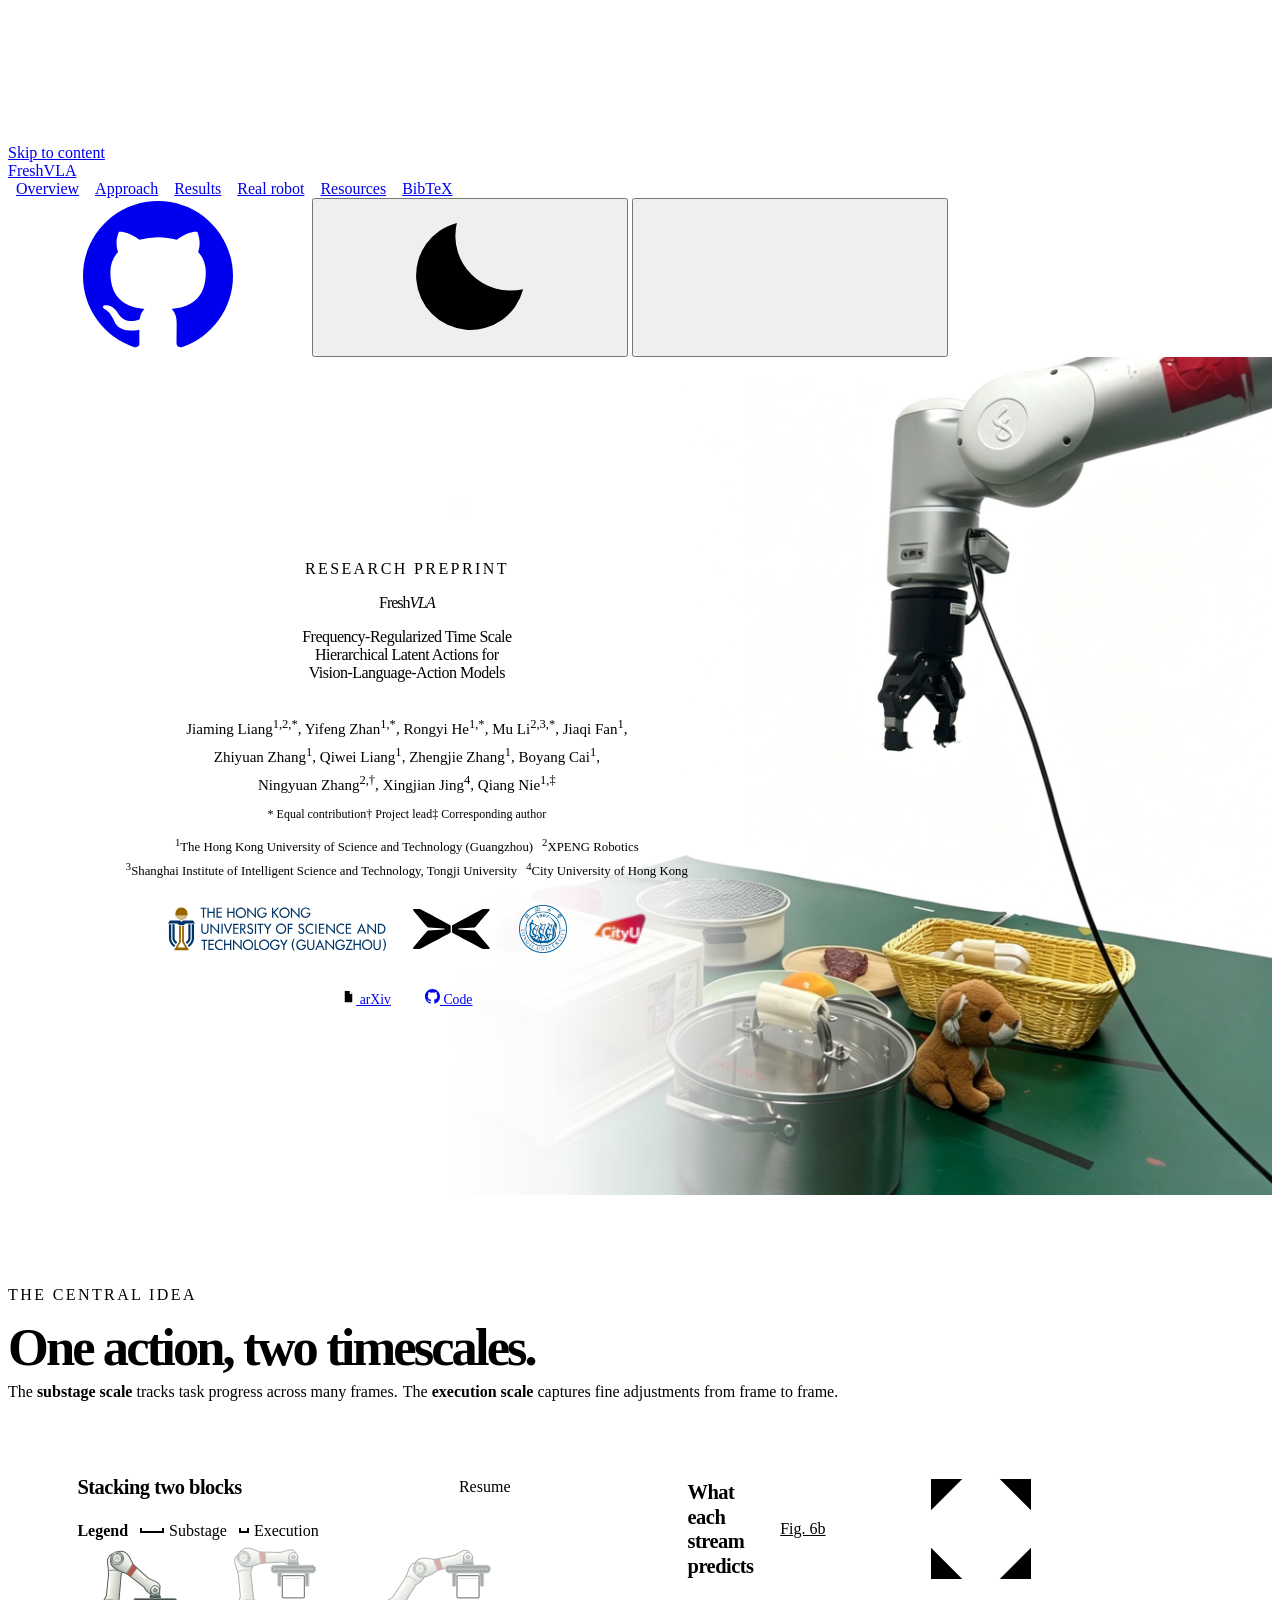
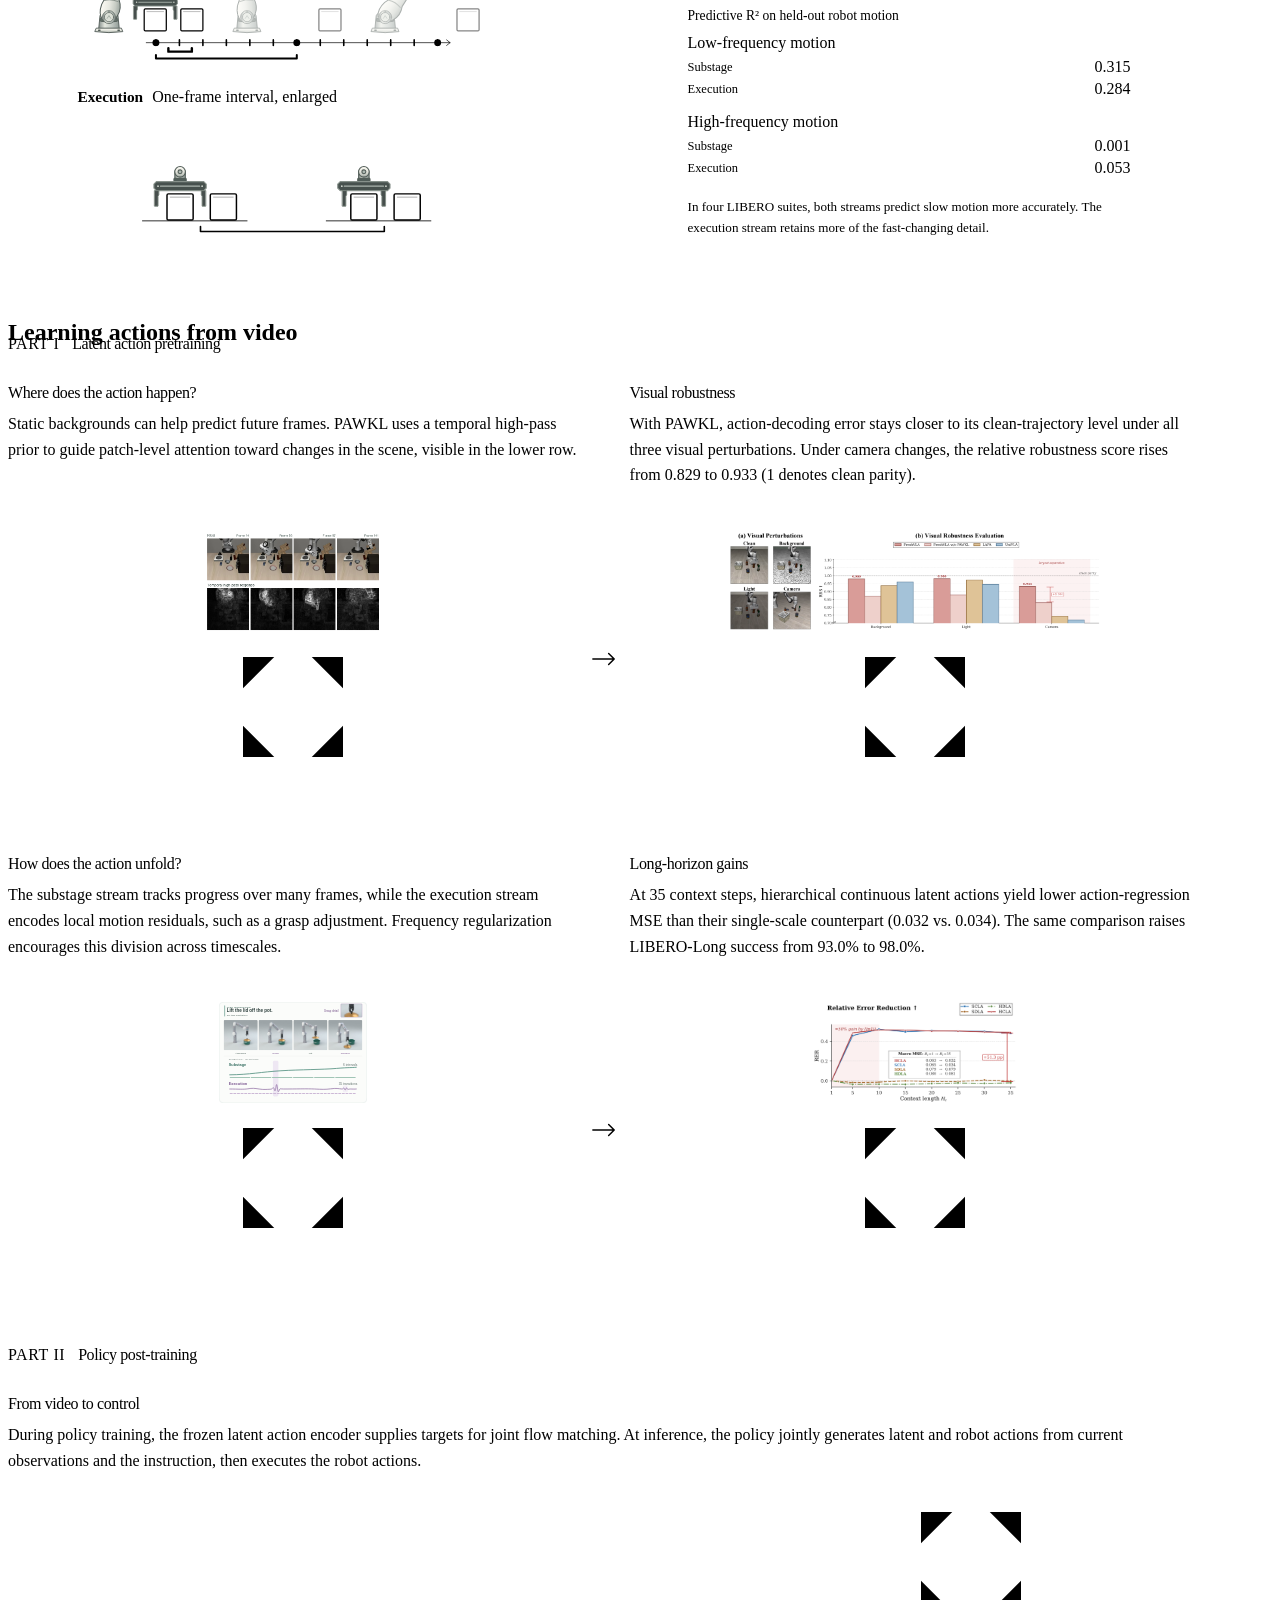
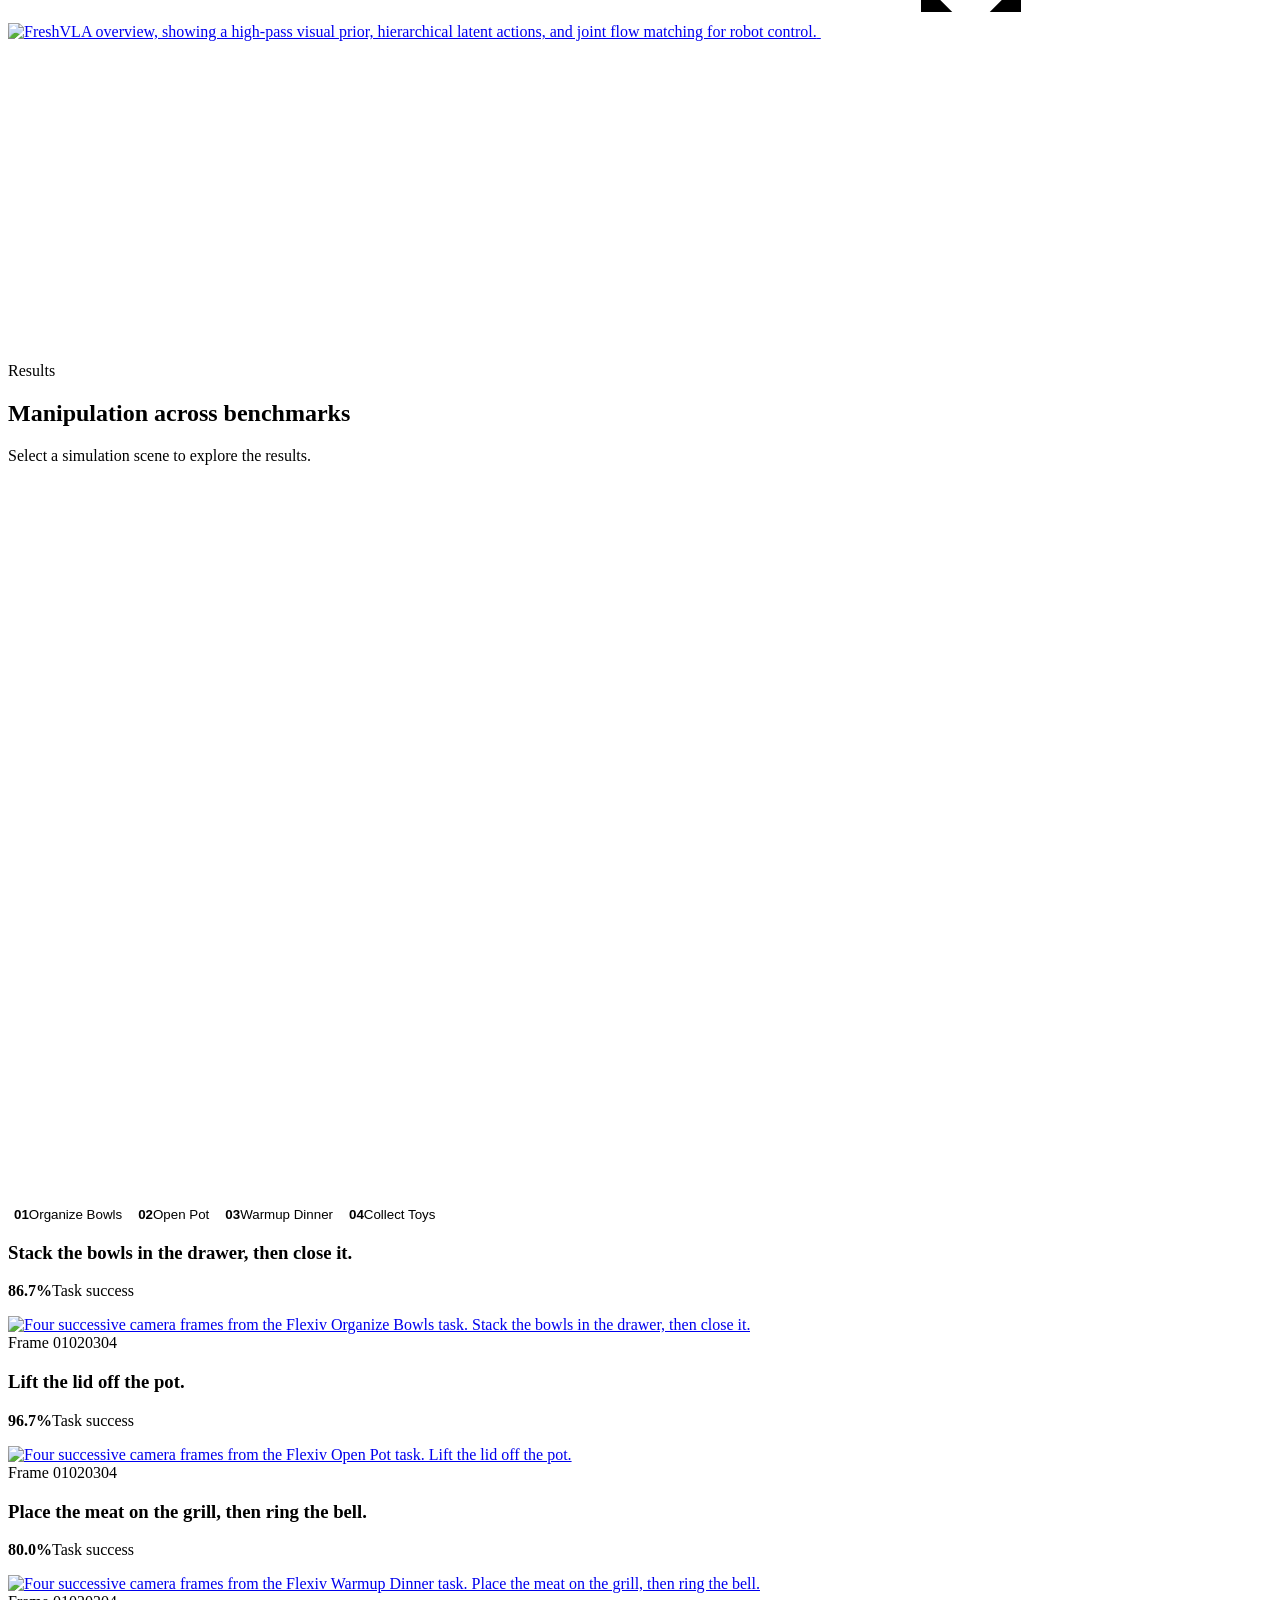
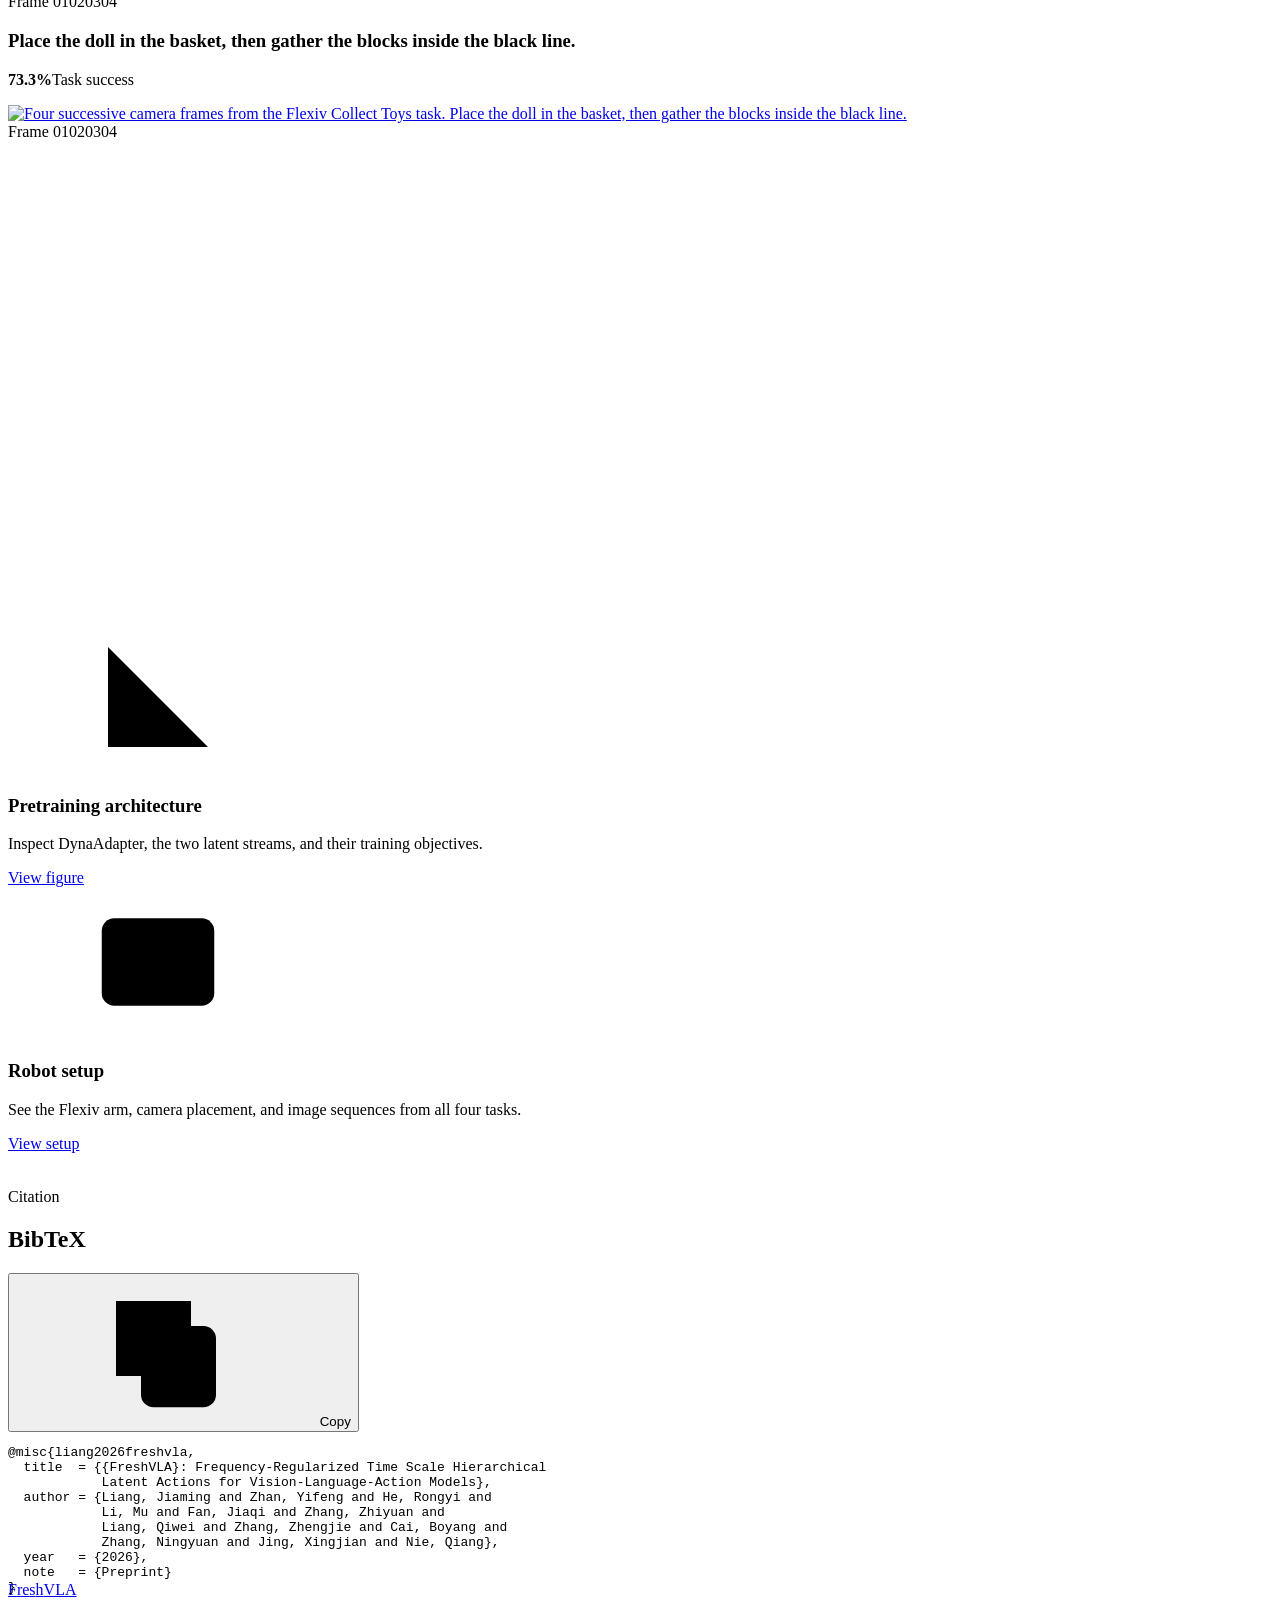
==== commit 0c09edf0: "Clarify substage intervals and smooth execution playback" ====
--- a/index.html
+++ b/index.html
@@ -10,11 +10,11 @@
   <link rel="preload" href="assets/fonts/fraunces.woff2" as="font" type="font/woff2" crossorigin>
   <link rel="preload" href="assets/fonts/inter.woff2" as="font" type="font/woff2" crossorigin>
   <link rel="stylesheet" href="assets/site.css">
-  <link rel="stylesheet" href="assets/cover.css?v=4508e4fd">
+  <link rel="stylesheet" href="assets/cover.css?v=5b5cb2cc">
   <link rel="stylesheet" href="assets/video-learning.css?v=929f2faa">
   <link rel="stylesheet" href="assets/benchmark-scene.css?v=466861ce">
   <script defer src="assets/site.js"></script>
-  <script defer src="assets/stack-motion.js"></script>
+  <script defer src="assets/stack-motion.js?v=12c3ead5"></script>
   <script defer src="assets/benchmark-scene.js?v=2ba63d20"></script>
   <script defer src="assets/cover-motion.js?v=427b3ac6"></script>
   <style>
@@ -110,13 +110,16 @@
           <header>
             <div class="stack-heading">
               <h3 id="blocks-heading">Stacking two blocks</h3>
-              <button type="button" class="stack-playback" aria-controls="stack-sequence" hidden>Play motion</button>
+              <button type="button" class="stack-playback" aria-controls="stack-sequence stack-detail" hidden>Play motion</button>
             </div>
-            <p class="scale-label"><strong>Substage</strong>Across many frames</p>
+            <div class="stack-legend" role="group" aria-labelledby="stack-legend-title">
+              <strong id="stack-legend-title">Legend</strong>
+              <span>Substage</span><span class="execution-key">Execution</span>
+            </div>
           </header>
           <svg id="stack-sequence" viewBox="-30 -27 595 168" role="img" aria-labelledby="task-study-title" aria-describedby="task-study-desc" fill="none" stroke="currentColor" stroke-linecap="round" stroke-linejoin="round">
             <title id="task-study-title">Stacking two blocks at two temporal scales</title>
-            <desc id="task-study-desc">Three illustrative poses show the arm stacking a block. Black dots mark substage anchors. Green ticks show the frames between them. The two bold ticks mark the adjacent frames enlarged below.</desc>
+            <desc id="task-study-desc">Three poses show the arm stacking a block. The long bracket spans the first two anchors until playback reaches the middle anchor, then switches to the last two. The short green bracket spans the one-frame interval enlarged below.</desc>
             <defs>
               <g id="study-cube" stroke-width="1.8">
                 <rect x="-16" y="-32" width="32" height="32" rx="1.6" fill="color-mix(in srgb,currentColor 15%,var(--surface))"/>
@@ -164,14 +167,6 @@
                 <path d="M-6 11h5v5l-1 2v12h-4Z" fill="#474f4d"/>
                 <path d="M-2 20h2v10h-2Z" fill="var(--detail-ink)" stroke="none"/>
               </g>
-              <g id="study-grip-open">
-                <use href="#study-palm"/>
-                <use href="#study-finger" x="-25"/><use href="#study-finger" transform="translate(25) scale(-1 1)"/>
-              </g>
-              <g id="study-grip-closed">
-                <use href="#study-palm"/>
-                <use href="#study-finger" x="-16"/><use href="#study-finger" transform="translate(16) scale(-1 1)"/>
-              </g>
             </defs>
             <g class="stack-pose" transform="translate(65)">
               <use href="#arm-pedestal" x="-72" y="95"/>
@@ -219,26 +214,42 @@
               </defs>
               <use href="#six-frame-ticks"/><use href="#six-frame-ticks" x="204"/>
               <path d="M469 109v8" stroke-width="1.6" vector-effect="non-scaling-stroke"/>
-              <path d="M95 107v12 M129 107v12" stroke-width="4" vector-effect="non-scaling-stroke"/>
-              <path d="M95 123v4h34v-4 M112 127v14" stroke-width="1.8"/>
+              <g class="stack-frame-pair" transform="translate(95)">
+                <path d="M0 121v5h34v-5" stroke-width="2.4" vector-effect="non-scaling-stroke"/>
+              </g>
             </g>
             <g fill="currentColor" stroke="none">
-              <circle cx="61" cy="104" r="4"/><circle cx="265" cy="104" r="4"/><circle cx="469" cy="104" r="4"/>
+              <circle cx="61" cy="113" r="5"/><circle cx="265" cy="113" r="5"/><circle cx="469" cy="113" r="5"/>
             </g>
-            <path class="study-guide" d="M61 120v11h204v-11"/>
-            <circle class="stack-cursor" cx="61" cy="104" r="6.5" stroke="var(--detail-ink)" stroke-width="2" visibility="hidden"/>
+            <g class="stack-stage-spans">
+              <defs><path id="stack-stage-bracket" d="M0 131v5h204v-5" stroke-width="2" vector-effect="non-scaling-stroke"/></defs>
+              <use href="#stack-stage-bracket" x="61"/>
+              <use href="#stack-stage-bracket" x="265" opacity="0"/>
+            </g>
           </svg>
           <figcaption class="grasp-detail">
-            <p class="scale-label"><strong>Execution</strong>Adjacent frames</p>
-            <svg viewBox="0 0 240 76" role="img" aria-labelledby="grasp-title" fill="none" stroke="currentColor" stroke-linecap="round" stroke-linejoin="round">
-              <title id="grasp-title">The two jaws close around the stationary block</title>
-              <g transform="translate(48 20)">
-                <use href="#study-cube" y="47" class="study-inbetweens"/><use href="#study-grip-open"/>
-              </g>
-              <path class="study-guide" d="M104 39h32m-5-4 5 4-5 4" stroke-width="2"/>
-              <g transform="translate(192 20)">
-                <use href="#study-cube" y="47" class="study-inbetweens"/><use href="#study-grip-closed"/>
-              </g>
+            <p class="scale-label"><strong>Execution</strong>One-frame interval, enlarged</p>
+            <svg id="stack-detail" viewBox="0 -24 440 142" role="img" aria-labelledby="grasp-title" fill="none" stroke="currentColor" stroke-linecap="round" stroke-linejoin="round">
+              <title id="grasp-title">Gripper poses at the start and end of the highlighted interval on the shared timeline</title>
+              <g class="stack-detail-frame" transform="translate(80)">
+                <path class="study-guide" d="M-51 97h128"/>
+                <use href="#study-cube" x="48" y="96"/>
+                <use href="#study-cube" x="-5" y="96" class="study-inbetweens"/>
+                <g class="stack-tool" transform="translate(-5 49)">
+                  <use href="#study-palm"/>
+                  <use href="#study-finger" x="-25"/><use href="#study-finger" transform="translate(25) scale(-1 1)"/>
+                </g>
+              </g>
+              <g class="stack-detail-frame" transform="translate(305)">
+                <path class="study-guide" d="M-51 97h128"/>
+                <use href="#study-cube" x="48" y="96"/>
+                <use href="#study-cube" x="-5" y="96" class="study-inbetweens"/>
+                <g class="stack-tool" transform="translate(-5 49)">
+                  <use href="#study-palm"/>
+                  <use href="#study-finger" x="-16"/><use href="#study-finger" transform="translate(16) scale(-1 1)"/>
+                </g>
+              </g>
+              <path class="study-inbetweens" d="M100 104v6h225v-6" stroke-width="1.6" vector-effect="non-scaling-stroke"/>
             </svg>
           </figcaption>
         </figure>
--- a/assets/cover.css
+++ b/assets/cover.css
@@ -62,25 +62,28 @@
   display:grid;
   grid-template-columns:repeat(2,minmax(0,1fr));
   column-gap:clamp(16px,2.2vw,30px);
-  padding-block:clamp(26px,3vw,44px);
-}
-.timescale-layout > .idea {grid-column:1 / -1;margin-bottom:clamp(14px,1.6vw,22px)}
+  padding-block:clamp(20px,2vw,30px);
+}
+.timescale-layout > .idea {grid-column:1 / -1;margin-bottom:clamp(10px,1.2vw,16px)}
 .idea h2 {margin:10px 0 0;text-wrap:balance;font-size:clamp(2.5rem,4.1vw,3.65rem);letter-spacing:-.055em;line-height:1.03}
-.scale-intro {display:flex;flex-wrap:wrap;gap:2px .32em;margin:10px 0 0;color:var(--soft);font-size:1rem;line-height:1.5}
+.scale-intro {display:flex;flex-wrap:wrap;gap:2px .32em;margin:6px 0 0;color:var(--soft);font-size:1rem;line-height:1.5}
 .scale-intro strong {color:var(--ink)}
 .scale-intro .execution-name {color:var(--detail-ink)}
-.task-study svg {display:block;width:100%;height:auto;color:var(--ink)}
+.task-study svg {display:block;width:100%;height:auto;max-height:clamp(74px,21vw,116px);color:var(--ink)}
 .study-guide {color:color-mix(in srgb,var(--muted) 65%,var(--band))}
 .study-inbetweens {color:var(--detail-ink)}
 .stack-heading {display:flex;align-items:center;justify-content:space-between;gap:8px}
 .stack-playback {flex:none;padding:4px 10px;border:1px solid var(--line);border-radius:20px;background:var(--surface);color:var(--soft);font:500 .77rem/1.5 var(--sans)}
 .stack-playback:hover {border-color:var(--detail-ink);color:var(--detail-ink)}
-.task-study header .scale-label {margin:4px 0 10px}
 .scale-label {display:flex;align-items:baseline;gap:9px;color:var(--muted);font:.84rem/1.4 var(--sans)}
 .scale-label strong {color:var(--ink);font-size:.96rem}
-.grasp-detail {margin:0;text-align:left;display:grid;grid-template-columns:minmax(0,.9fr) minmax(0,1.1fr);align-items:center;padding:6px 12px;background:var(--band);border-radius:8px}
-.grasp-detail .scale-label {display:grid;gap:2px}
+.grasp-detail {margin:2px 0 0;padding-top:5px;border-top:1px solid var(--line);text-align:left}
 .grasp-detail strong {color:var(--detail-ink)}
+.stack-legend {display:flex;align-items:center;flex-wrap:wrap;gap:2px 12px;margin:2px 0 4px;color:var(--soft);font:.8rem/1.4 var(--sans)}
+.stack-legend span {display:inline-flex;align-items:center;gap:5px;color:var(--ink)}
+.stack-legend span::before {content:"";box-sizing:border-box;width:24px;height:5px;border:2px solid currentColor;border-top:0}
+.stack-legend .execution-key {color:var(--detail-ink)}
+.stack-legend .execution-key::before {width:10px}
 .substage-bar {background:var(--substage)}
 .execution-bar {background:var(--execution)}
 .timescale-layout > figure {
@@ -105,7 +108,7 @@
 .bar-track i {display:block;height:100%;min-width:1px;border-radius:inherit;background-size:max(32px,100%) 100%;background-repeat:no-repeat}
 .probe-value {font:400 .78rem var(--mono);text-align:right}
 .probe figcaption {margin-top:10px;padding-top:8px;border-top:1px solid var(--line);text-align:left;color:var(--muted);font-size:.82rem;line-height:1.55}
-.task-study > svg {align-self:end}
+.timescale-layout > .task-study {display:flex;flex-direction:column;justify-content:space-between}
 .probe-bands {align-self:center}
 .research-cover .robot-section {padding-block:clamp(3.5rem,8vw,6rem)}
 .research-cover .eyebrow::before,
@@ -208,7 +211,7 @@
   .paper-details .actions {margin-top:20px}
 }
 @media(max-width:850px) {
-  .timescale-layout {grid-template-columns:1fr;row-gap:16px}
+  .timescale-layout {grid-template-columns:1fr;row-gap:12px}
   .timescale-layout > .idea {margin-bottom:0}
   .timescale-layout > figure {display:block;grid-row:auto}
 }
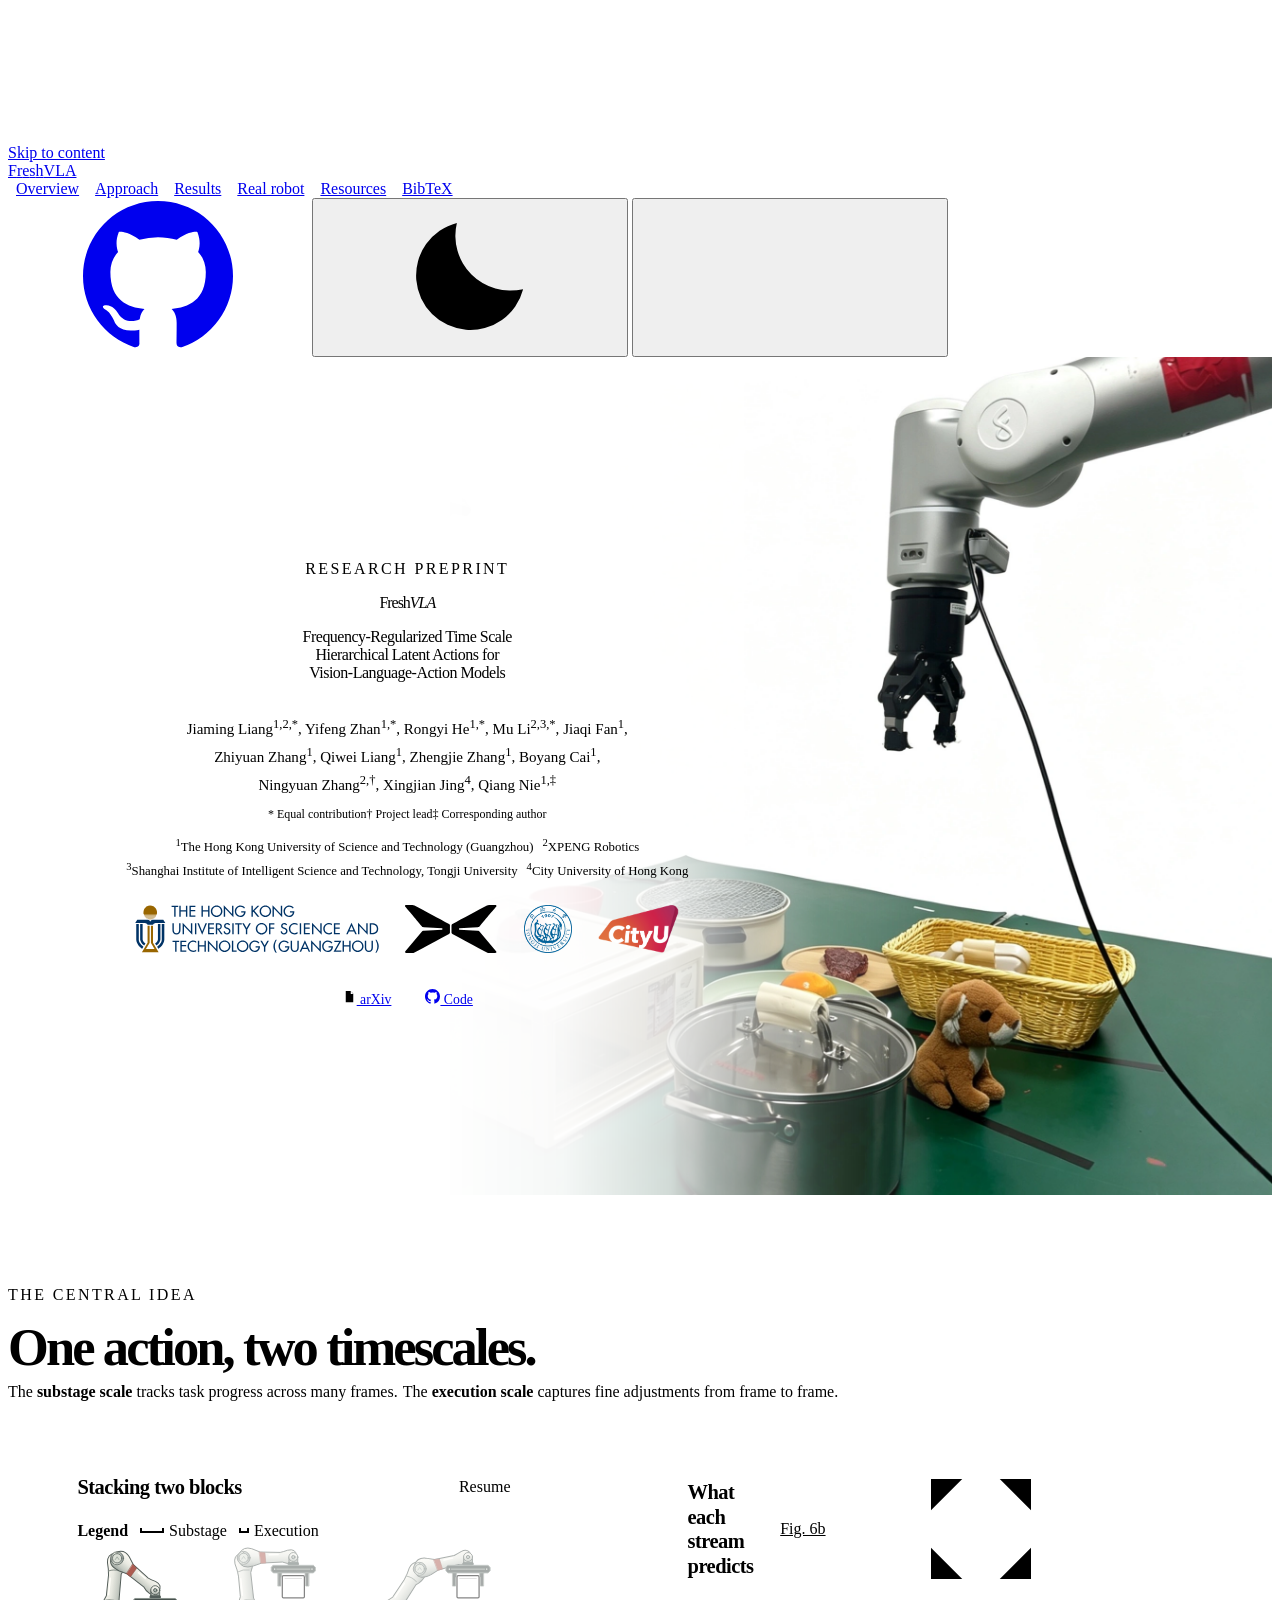
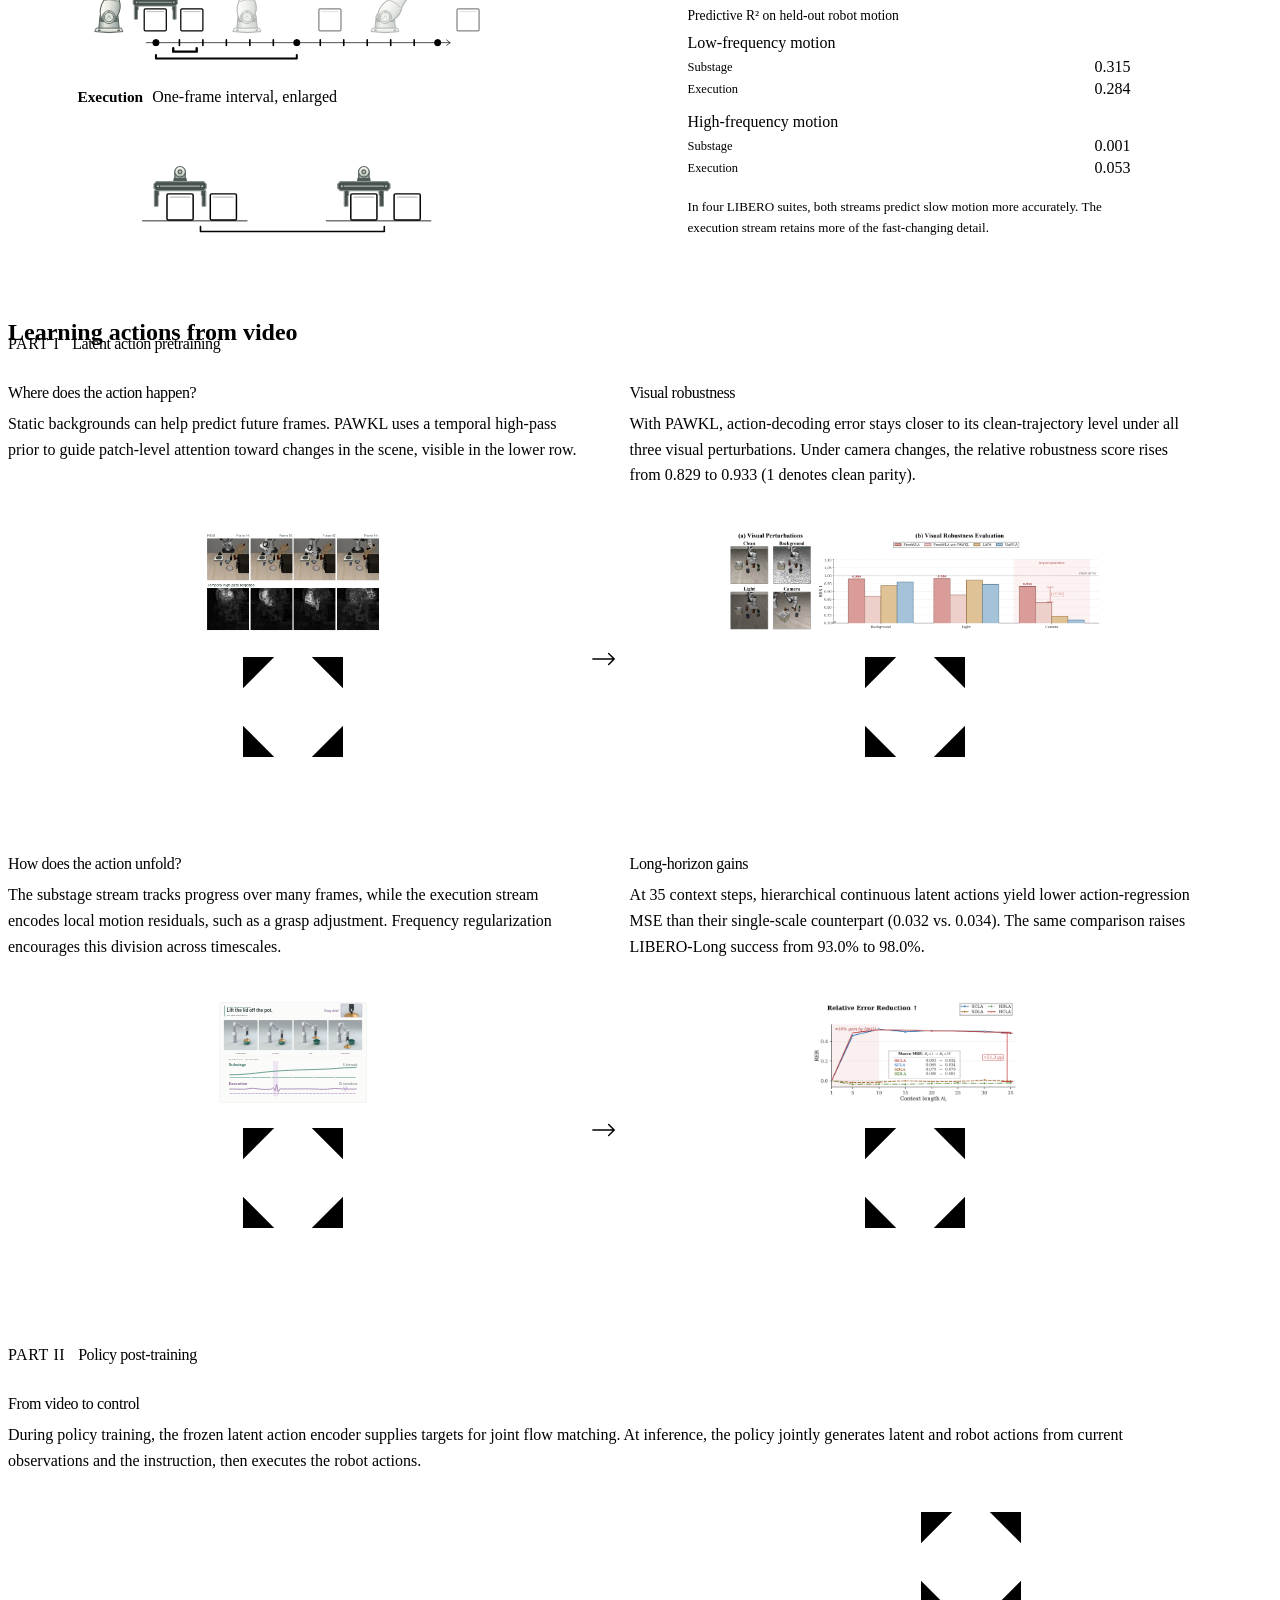
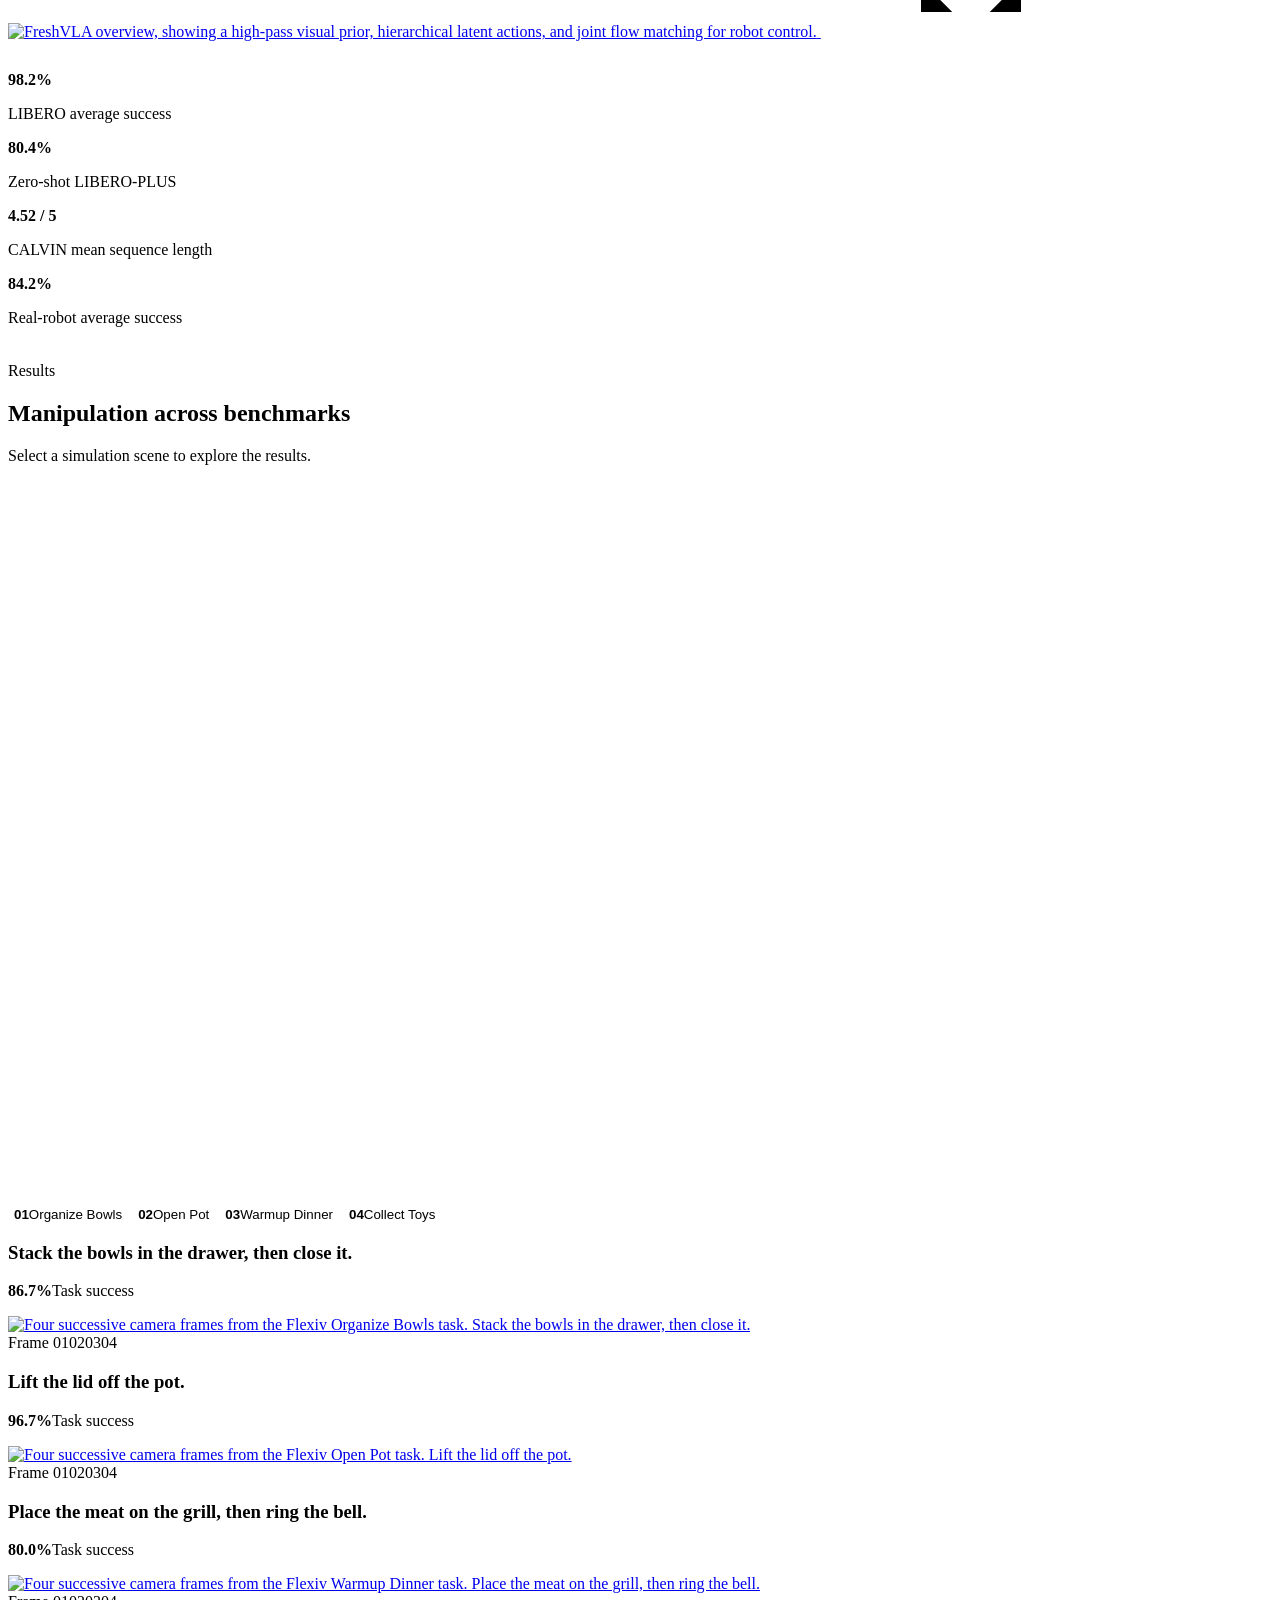
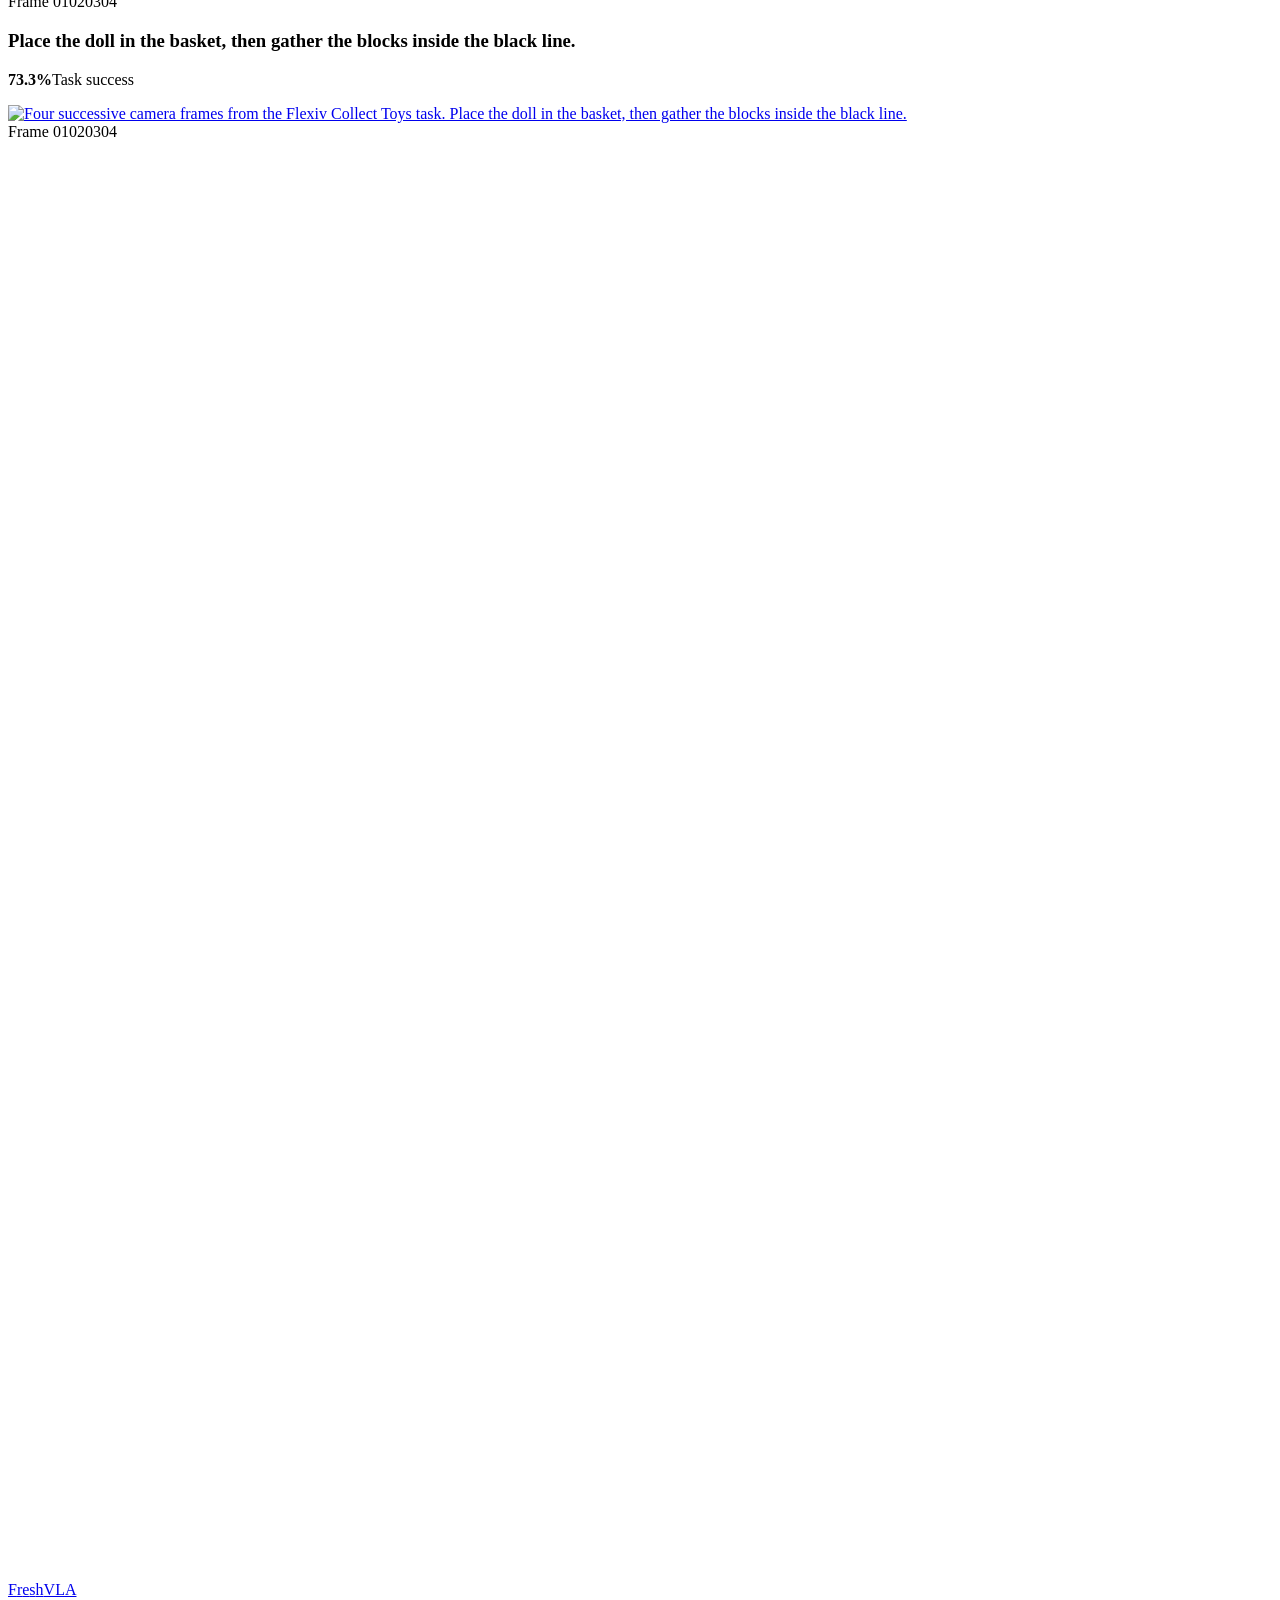
==== commit ac5f757d: "Merge remote-tracking branch 'origin/main'" ====
--- a/index.html
+++ b/index.html
@@ -18,20 +18,34 @@
   <script defer src="assets/benchmark-scene.js?v=2ba63d20"></script>
   <script defer src="assets/cover-motion.js?v=427b3ac6"></script>
   <style>
+    .paper-details {container-type: inline-size}
     .institution-marks {
-      display: grid;
-      grid-template-columns: minmax(0, 220px) minmax(0, 78px) repeat(2, minmax(0, 52px));
+      --mark-height: clamp(30px, 8cqi, 48px);
+      --mark-gap: clamp(14px, 3.8cqi, 28px);
+      display: flex;
       align-items: center;
       justify-content: center;
-      gap: clamp(16px, 2vw, 32px);
+      gap: var(--mark-gap);
       margin: 24px auto 0;
     }
-    .institution-marks img {display: block; width: 100%; height: 48px; object-fit: contain}
+    .institution-pair {display: contents}
+    .institution-marks img {
+      display: block;
+      width: auto;
+      height: var(--mark-height);
+      max-width: none;
+      flex: none;
+    }
     :root[data-mode="dark"] .institution-marks .xpeng {filter: invert(1)}
     :root[data-mode="dark"] .institution-marks .university {filter: brightness(0) invert(.93)}
-    @media (max-width: 600px) {
-      .institution-marks {grid-template-columns: minmax(0, 174px) minmax(0, 84px); gap: 18px 24px; margin-top: 20px}
-      .institution-marks img {height: 40px}
+    @container (max-width: 365px) {
+      .institution-marks {
+        --mark-height: clamp(32px, 10cqi, 40px);
+        flex-direction: column;
+        gap: 18px;
+        margin-top: 20px;
+      }
+      .institution-pair {display: flex; align-items: center; gap: 24px}
     }
   </style>
 </head>
@@ -80,14 +94,18 @@
           <p class="roles"><span>* Equal contribution</span><span>† Project lead</span><span>‡ Corresponding author</span></p>
           <div class="affiliations"><span><sup>1</sup>The Hong Kong University of Science and Technology (Guangzhou)</span><span><sup>2</sup>XPENG Robotics</span><br class="desktop-break"><span><sup>3</sup>Shanghai Institute of Intelligent Science and Technology, Tongji University</span><span><sup>4</sup>City University of Hong Kong</span></div>
           <div class="institution-marks" role="group" aria-label="Author affiliations">
-            <!-- https://mm-abc.github.io/assets/logos/hkust-gz.svg -->
-            <img class="university" alt="The Hong Kong University of Science and Technology (Guangzhou)" src="[data-uri]">
-            <!-- https://www.xiaopeng.com/airobot.html -->
-            <img class="xpeng" alt="XPENG Robotics" src="[data-uri]">
-            <!-- https://www.tongji.edu.cn/xxgk1/xxbs1.htm -->
-            <img class="university" alt="Tongji University" src="[data-uri]">
-            <!-- https://www.cs.cityu.edu.hk/ -->
-            <img class="cityu" alt="City University of Hong Kong" src="[data-uri]">
+            <span class="institution-pair">
+              <!-- https://mm-abc.github.io/assets/logos/hkust-gz.svg -->
+              <img class="university" alt="The Hong Kong University of Science and Technology (Guangzhou)" src="[data-uri]">
+              <!-- https://www.xiaopeng.com/airobot.html -->
+              <img class="xpeng" alt="XPENG Robotics" src="[data-uri]">
+            </span>
+            <span class="institution-pair">
+              <!-- https://www.tongji.edu.cn/xxgk1/xxbs1.htm -->
+              <img class="university" alt="Tongji University" src="[data-uri]">
+              <!-- https://www.jupas.edu.hk/f/institutions/71/CityUHK2025.png -->
+              <img class="cityu" alt="City University of Hong Kong" src="[data-uri]">
+            </span>
           </div>
           <div class="actions">
             <a class="btn primary" href="https://arxiv.org/abs/2611.33635" target="_blank" rel="noopener noreferrer"><svg class="icon" aria-hidden="true"><use href="#i-paper"></use></svg> arXiv</a>
